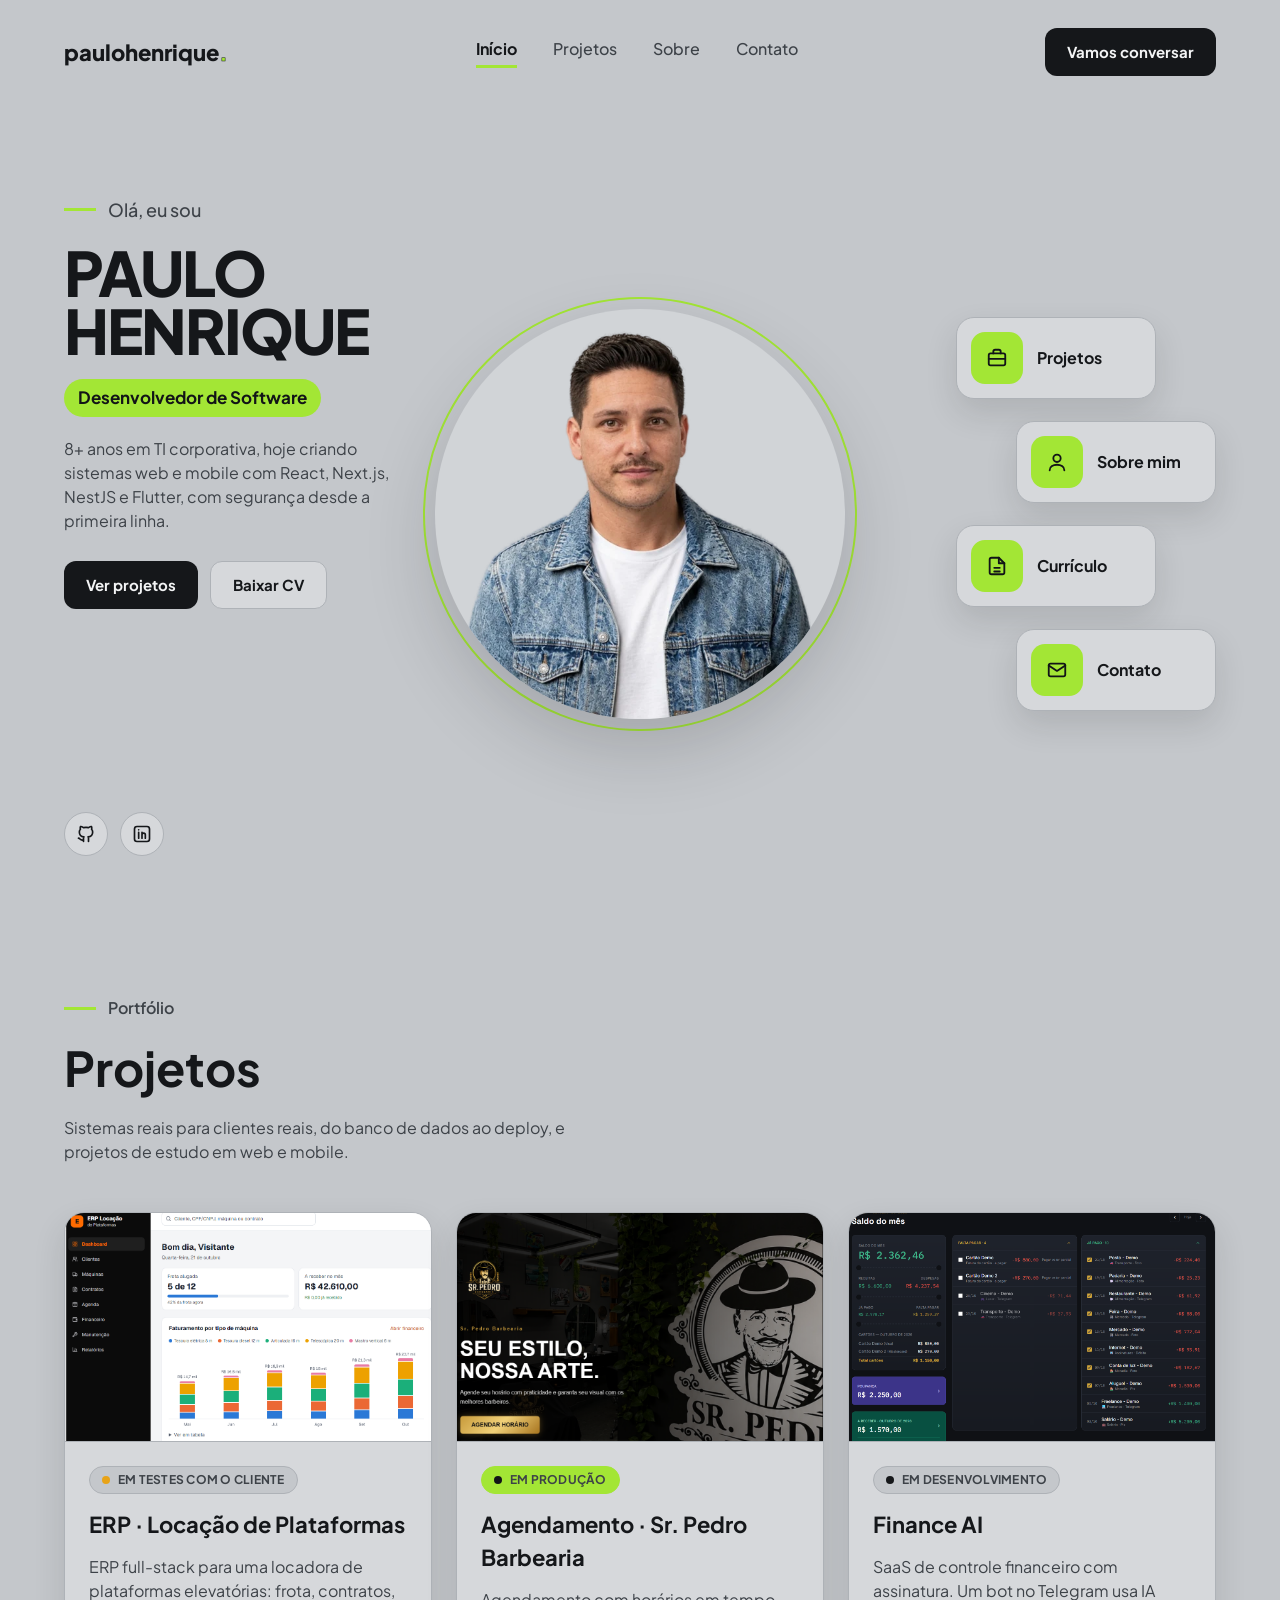
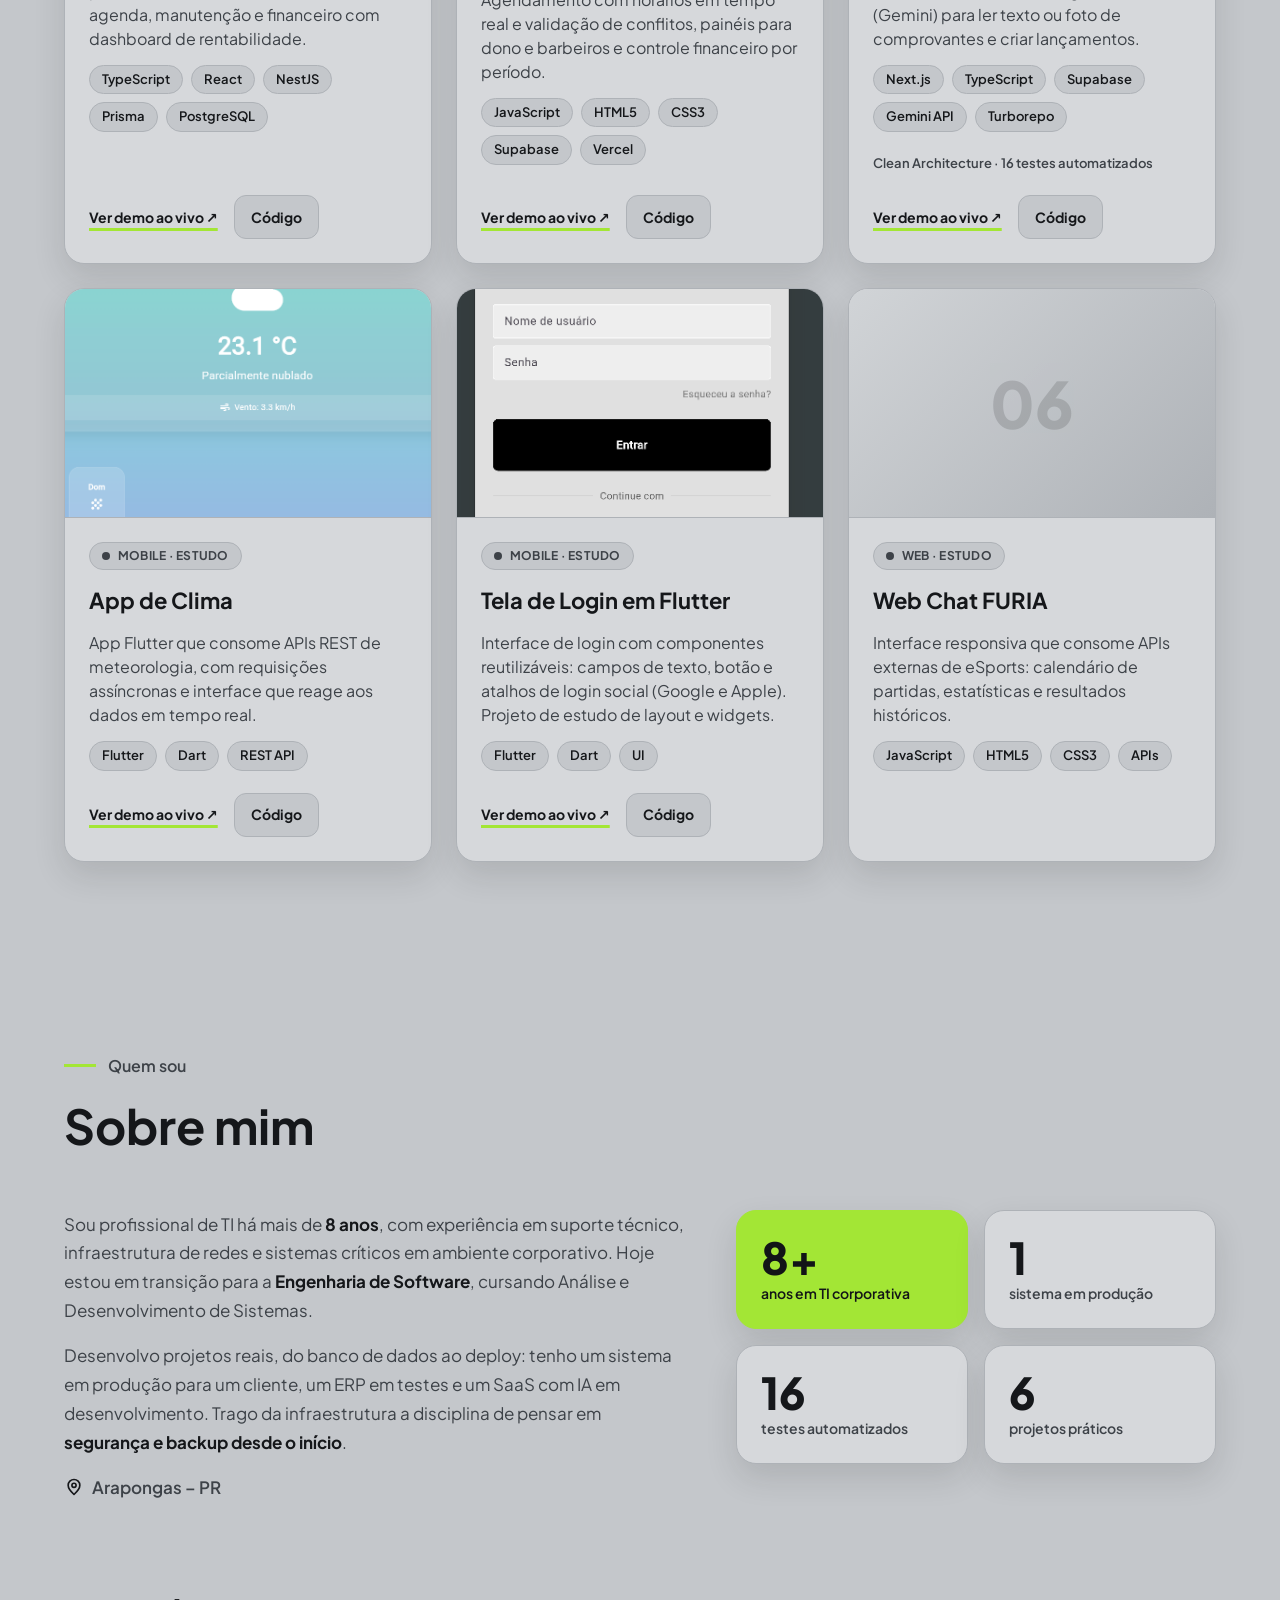
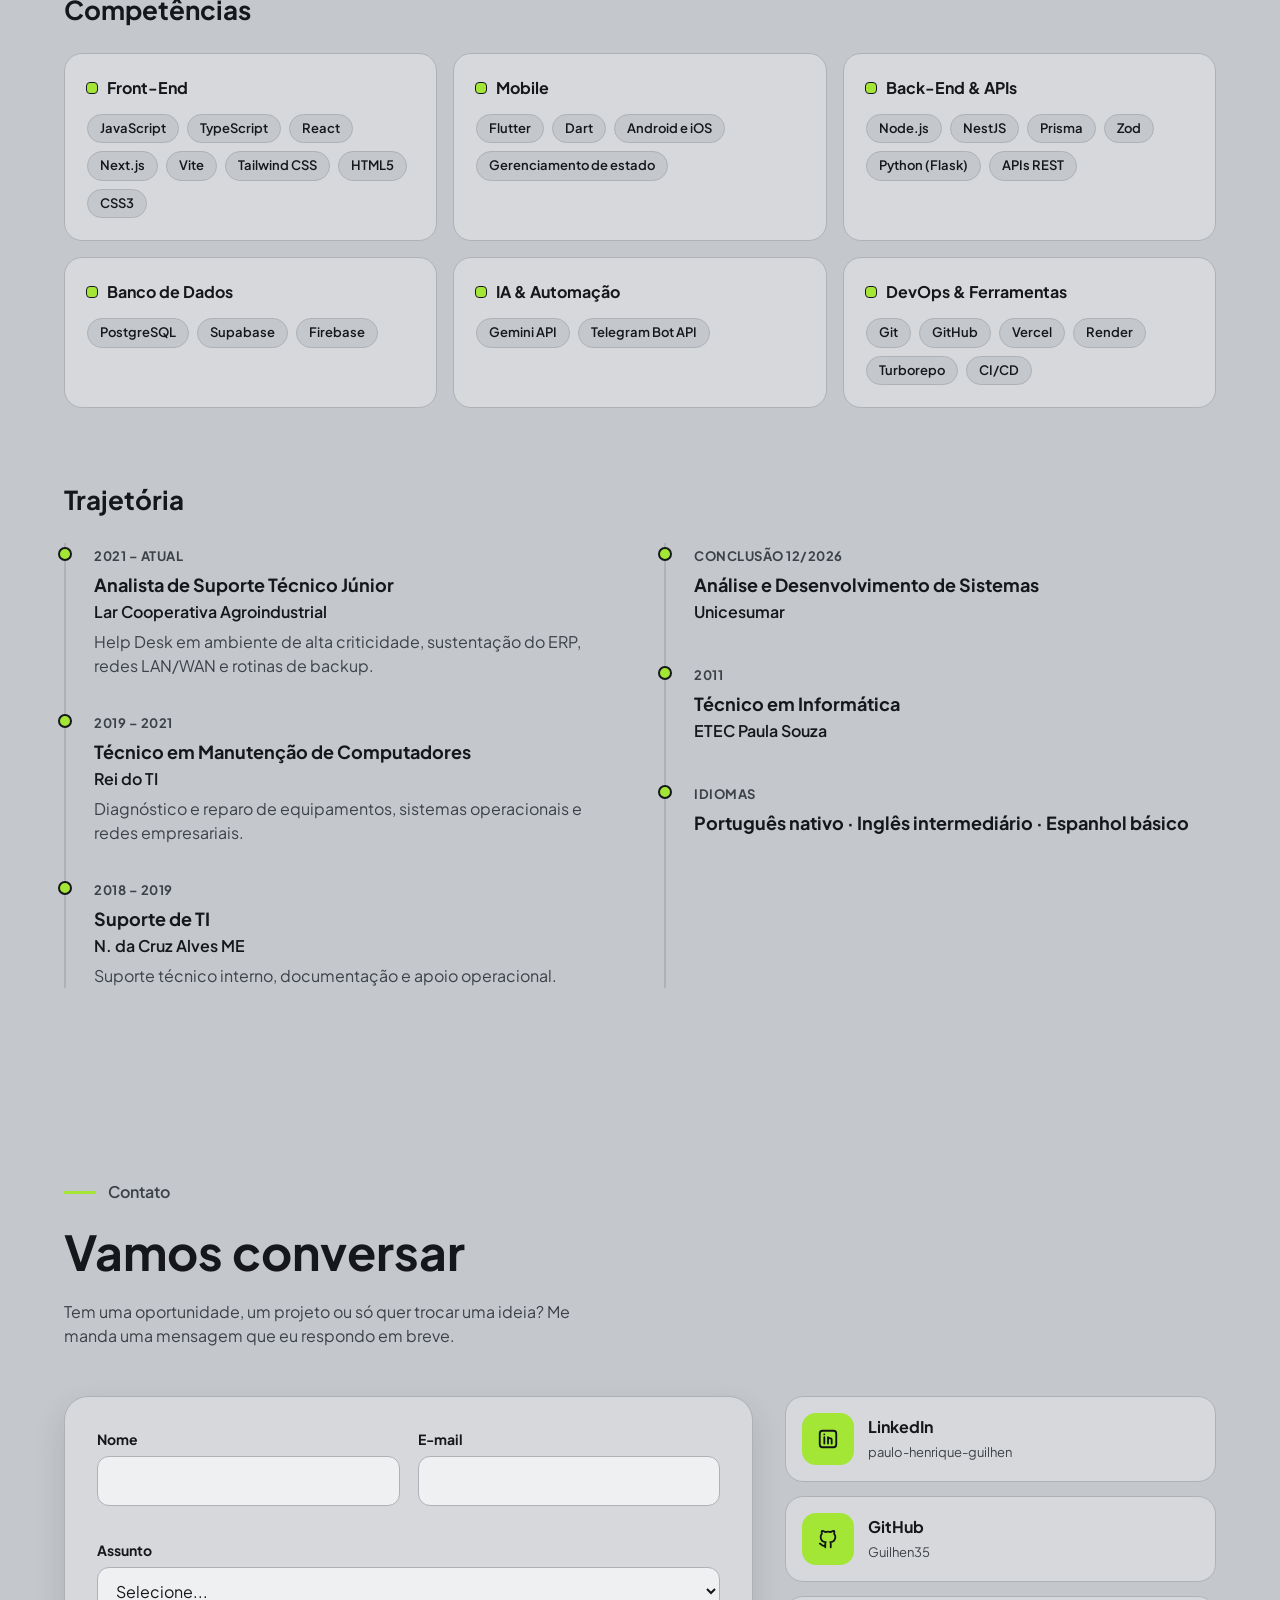
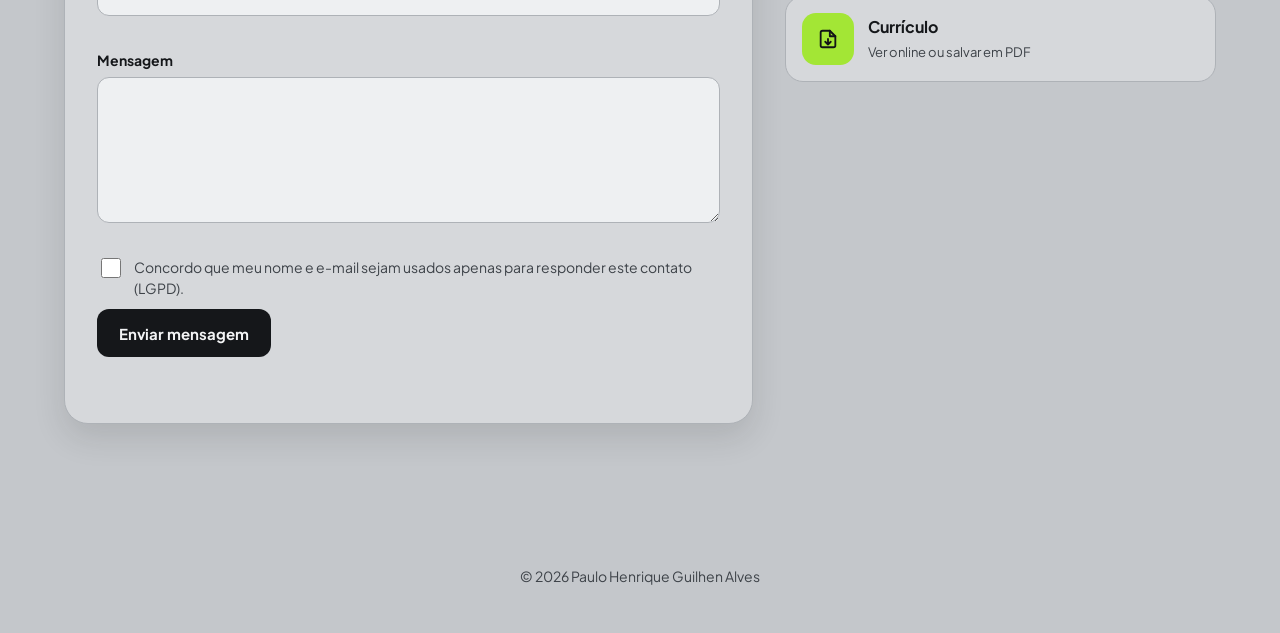
==== index.html @ 7e83e632 "Card da tela de login com capa, demo e codigo" ====
<!doctype html>
<html lang="pt-BR">
<head>
  <meta charset="utf-8">
  <meta name="viewport" content="width=device-width, initial-scale=1">
  <title>Paulo Henrique · Desenvolvedor de Software</title>
  <meta name="description" content="Portfólio de Paulo Henrique Guilhen Alves, desenvolvedor de software Front-End, Mobile e Full-Stack. Projetos, currículo e contato.">
  <meta name="theme-color" content="#C4C7CB">
  <meta name="referrer" content="strict-origin-when-cross-origin">

  <!-- Open Graph: prévia do link no WhatsApp/LinkedIn -->
  <meta property="og:type" content="website">
  <meta property="og:title" content="Paulo Henrique · Desenvolvedor de Software">
  <meta property="og:description" content="Front-End · Mobile · Full-Stack. Projetos reais, do código ao deploy.">
  <meta property="og:image" content="https://paulohenrique-dev.vercel.app/assets/img/og-image.png">
  <meta property="og:image:alt" content="Foto de Paulo Henrique, desenvolvedor de software">
  <meta property="og:url" content="https://paulohenrique-dev.vercel.app/">

  <link rel="icon" href="/assets/img/favicon.svg" type="image/svg+xml">
  <link rel="preload" href="/assets/fonts/plus-jakarta-sans-latin-wght-normal.woff2" as="font" type="font/woff2" crossorigin>
  <link rel="stylesheet" href="/assets/css/style.css">
  <script src="/assets/js/main.js" defer></script>
</head>
<body>
  <a class="skip-link" href="#conteudo">Pular para o conteúdo</a>

  <header class="topo">
    <a class="logo" href="#inicio">paulohenrique<span>.</span></a>

    <button class="menu-toggle" type="button" aria-expanded="false" aria-controls="menu" aria-label="Abrir menu">
      <svg viewBox="0 0 24 24" aria-hidden="true"><path d="M4 7h16M4 12h16M4 17h16"/></svg>
    </button>

    <nav id="menu" class="menu" aria-label="Menu principal">
      <a href="#inicio" aria-current="page">Início</a>
      <a href="#projetos">Projetos</a>
      <a href="#sobre">Sobre</a>
      <a href="#contato">Contato</a>
    </nav>

    <a class="btn btn--escuro topo__cta" href="#contato">Vamos conversar</a>
  </header>

  <main id="conteudo">
    <section id="inicio" class="hero" aria-labelledby="hero-titulo">
      <div class="hero__texto">
        <p class="hero__ola"><span aria-hidden="true"></span>Olá, eu sou</p>
        <h1 id="hero-titulo" class="hero__nome">Paulo<br>Henrique</h1>
        <p class="tag">Desenvolvedor de Software</p>
        <p class="hero__descricao">8+ anos em TI corporativa, hoje criando sistemas web e mobile com React, Next.js, NestJS e Flutter, com segurança desde a primeira linha.</p>
        <div class="hero__acoes">
          <a class="btn btn--escuro" href="#projetos">Ver projetos</a>
          <a class="btn btn--claro" href="/curriculo.html">Baixar CV</a>
        </div>
      </div>

      <div class="hero__foto">
        <div class="hero__moldura">
          <img src="/assets/img/foto.webp" alt="Foto de Paulo Henrique usando jaqueta jeans" width="605" height="900" fetchpriority="high">
        </div>
      </div>

      <nav class="atalhos" aria-label="Atalhos do portfólio">
        <a class="card" href="#projetos">
          <span class="card__icone" aria-hidden="true"><svg viewBox="0 0 24 24"><rect x="3" y="7" width="18" height="13" rx="2"/><path d="M8 7V5a2 2 0 0 1 2-2h4a2 2 0 0 1 2 2v2M3 13h18"/></svg></span>
          Projetos
        </a>
        <a class="card" href="#sobre">
          <span class="card__icone" aria-hidden="true"><svg viewBox="0 0 24 24"><circle cx="12" cy="8" r="4"/><path d="M4 21c0-4 4-6 8-6s8 2 8 6"/></svg></span>
          Sobre mim
        </a>
        <a class="card" href="/curriculo.html">
          <span class="card__icone" aria-hidden="true"><svg viewBox="0 0 24 24"><path d="M14 3H6a2 2 0 0 0-2 2v14a2 2 0 0 0 2 2h12a2 2 0 0 0 2-2V9z"/><path d="M14 3v6h6M9 14h6M9 18h6"/></svg></span>
          Currículo
        </a>
        <a class="card" href="#contato">
          <span class="card__icone" aria-hidden="true"><svg viewBox="0 0 24 24"><rect x="3" y="5" width="18" height="14" rx="2"/><path d="m3 7 9 6 9-6"/></svg></span>
          Contato
        </a>
      </nav>

      <div class="hero__social">
        <!-- rel="noopener noreferrer": a página aberta não controla a sua -->
        <a class="social" href="https://github.com/Guilhen35" target="_blank" rel="noopener noreferrer" aria-label="GitHub">
          <svg viewBox="0 0 24 24" aria-hidden="true"><path d="M9 19c-4 1.5-4-2-6-2m12 4v-3.5c0-1 .1-1.4-.5-2 2.8-.3 5.5-1.4 5.5-6a4.6 4.6 0 0 0-1.3-3.2 4.2 4.2 0 0 0-.1-3.2s-1.1-.3-3.5 1.3a12 12 0 0 0-6.2 0C6.5 2.8 5.4 3.1 5.4 3.1a4.2 4.2 0 0 0-.1 3.2A4.6 4.6 0 0 0 4 9.5c0 4.6 2.7 5.7 5.5 6-.6.6-.6 1.2-.5 2V21"/></svg>
        </a>
        <a class="social" href="https://www.linkedin.com/in/paulo-henrique-guilhen" target="_blank" rel="noopener noreferrer" aria-label="LinkedIn">
          <svg viewBox="0 0 24 24" aria-hidden="true"><rect x="3" y="3" width="18" height="18" rx="3"/><path d="M8 10v7M8 7v.01M12 17v-4a2 2 0 0 1 4 0v4M12 10v7"/></svg>
        </a>
      </div>
    </section>

    <section id="projetos" class="secao" aria-labelledby="projetos-titulo">
      <div class="secao__topo">
        <p class="secao__sobretitulo"><span aria-hidden="true"></span>Portfólio</p>
        <h2 id="projetos-titulo">Projetos</h2>
        <p class="secao__intro">Sistemas reais para clientes reais, do banco de dados ao deploy, e projetos de estudo em web e mobile.</p>
      </div>

      <div class="projetos">
        <article class="projeto">
          <img class="projeto__imagem" src="/assets/img/projetos/erp-capa.png" alt="Dashboard do ERP de locação de plataformas" width="800" height="500" loading="lazy">
          <div class="projeto__corpo">
            <p class="status status--testes">Em testes com o cliente</p>
            <h3><a class="projeto__link" href="https://erp-locacao-demo.vercel.app" target="_blank" rel="noopener noreferrer">ERP · Locação de Plataformas</a></h3>
            <p>ERP full-stack para uma locadora de plataformas elevatórias: frota, contratos, agenda, manutenção e financeiro com dashboard de rentabilidade.</p>
            <ul class="projeto__techs" aria-label="Tecnologias">
              <li>TypeScript</li><li>React</li><li>NestJS</li><li>Prisma</li><li>PostgreSQL</li>
            </ul>
            <div class="projeto__links">
              <span class="projeto__cta" aria-hidden="true">Ver demo ao vivo ↗</span>
              <a class="projeto__codigo" href="https://github.com/Guilhen35/erp-locacao-template" target="_blank" rel="noopener noreferrer">Código</a>
            </div>
          </div>
        </article>

        <article class="projeto">
          <img class="projeto__imagem" src="/assets/img/projetos/barbearia-capa.png" alt="Tela inicial do site da Sr. Pedro Barbearia" width="800" height="500" loading="lazy">
          <div class="projeto__corpo">
            <p class="status status--producao">Em produção</p>
            <h3><a class="projeto__link" href="https://barbearia-srpedro-demo.vercel.app" target="_blank" rel="noopener noreferrer">Agendamento · Sr. Pedro Barbearia</a></h3>
            <p>Agendamento com horários em tempo real e validação de conflitos, painéis para dono e barbeiros e controle financeiro por período.</p>
            <ul class="projeto__techs" aria-label="Tecnologias">
              <li>JavaScript</li><li>HTML5</li><li>CSS3</li><li>Supabase</li><li>Vercel</li>
            </ul>
            <div class="projeto__links">
              <span class="projeto__cta" aria-hidden="true">Ver demo ao vivo ↗</span>
              <a class="projeto__codigo" href="https://github.com/Guilhen35/barbearia-template" target="_blank" rel="noopener noreferrer">Código</a>
            </div>
          </div>
        </article>

        <article class="projeto">
          <img class="projeto__imagem" src="/assets/img/projetos/finance-capa.png" alt="Resumo do mês no Finance AI" width="800" height="500" loading="lazy">
          <div class="projeto__corpo">
            <p class="status status--dev">Em desenvolvimento</p>
            <h3><a class="projeto__link" href="https://finance-ai-demo-green.vercel.app" target="_blank" rel="noopener noreferrer">Finance AI</a></h3>
            <p>SaaS de controle financeiro com assinatura. Um bot no Telegram usa IA (Gemini) para ler texto ou foto de comprovantes e criar lançamentos.</p>
            <ul class="projeto__techs" aria-label="Tecnologias">
              <li>Next.js</li><li>TypeScript</li><li>Supabase</li><li>Gemini API</li><li>Turborepo</li>
            </ul>
            <p class="projeto__nota">Clean Architecture · 16 testes automatizados</p>
            <div class="projeto__links">
              <span class="projeto__cta" aria-hidden="true">Ver demo ao vivo ↗</span>
              <a class="projeto__codigo" href="https://github.com/Guilhen35/finance-ai-template" target="_blank" rel="noopener noreferrer">Código</a>
            </div>
          </div>
        </article>

        <article class="projeto">
          <img class="projeto__imagem" src="/assets/img/projetos/clima-capa.png" alt="Tela do App de Clima com a previsão do tempo" width="800" height="500" loading="lazy">
          <div class="projeto__corpo">
            <p class="status">Mobile · Estudo</p>
            <h3><a class="projeto__link" href="https://app-clima-flutter.vercel.app" target="_blank" rel="noopener noreferrer">App de Clima</a></h3>
            <p>App Flutter que consome APIs REST de meteorologia, com requisições assíncronas e interface que reage aos dados em tempo real.</p>
            <ul class="projeto__techs" aria-label="Tecnologias">
              <li>Flutter</li><li>Dart</li><li>REST API</li>
            </ul>
            <div class="projeto__links">
              <span class="projeto__cta" aria-hidden="true">Ver demo ao vivo ↗</span>
              <a class="projeto__codigo" href="https://github.com/Guilhen35/app-tempo-flutter" target="_blank" rel="noopener noreferrer">Código</a>
            </div>
          </div>
        </article>

        <article class="projeto">
          <img class="projeto__imagem" src="/assets/img/projetos/login-capa.png" alt="Tela de login feita em Flutter" width="800" height="500" loading="lazy">
          <div class="projeto__corpo">
            <p class="status">Mobile · Estudo</p>
            <h3><a class="projeto__link" href="https://tela-login-flutter.vercel.app" target="_blank" rel="noopener noreferrer">Tela de Login em Flutter</a></h3>
            <p>Interface de login com componentes reutilizáveis: campos de texto, botão e atalhos de login social (Google e Apple). Projeto de estudo de layout e widgets.</p>
            <ul class="projeto__techs" aria-label="Tecnologias">
              <li>Flutter</li><li>Dart</li><li>UI</li>
            </ul>
            <div class="projeto__links">
              <span class="projeto__cta" aria-hidden="true">Ver demo ao vivo ↗</span>
              <a class="projeto__codigo" href="https://github.com/Guilhen35/login_page" target="_blank" rel="noopener noreferrer">Código</a>
            </div>
          </div>
        </article>

        <article class="projeto">
          <div class="projeto__imagem" aria-hidden="true"><span>06</span></div>
          <div class="projeto__corpo">
            <p class="status">Web · Estudo</p>
            <h3>Web Chat FURIA</h3>
            <p>Interface responsiva que consome APIs externas de eSports: calendário de partidas, estatísticas e resultados históricos.</p>
            <ul class="projeto__techs" aria-label="Tecnologias">
              <li>JavaScript</li><li>HTML5</li><li>CSS3</li><li>APIs</li>
            </ul>
          </div>
        </article>
      </div>
    </section>

    <section id="sobre" class="secao" aria-labelledby="sobre-titulo">
      <div class="secao__topo">
        <p class="secao__sobretitulo"><span aria-hidden="true"></span>Quem sou</p>
        <h2 id="sobre-titulo">Sobre mim</h2>
      </div>

      <div class="sobre">
        <div class="sobre__texto">
          <p>Sou profissional de TI há mais de <strong>8 anos</strong>, com experiência em suporte técnico, infraestrutura de redes e sistemas críticos em ambiente corporativo. Hoje estou em transição para a <strong>Engenharia de Software</strong>, cursando Análise e Desenvolvimento de Sistemas.</p>
          <p>Desenvolvo projetos reais, do banco de dados ao deploy: tenho um sistema em produção para um cliente, um ERP em testes e um SaaS com IA em desenvolvimento. Trago da infraestrutura a disciplina de pensar em <strong>segurança e backup desde o início</strong>.</p>
          <p class="sobre__local">
            <svg viewBox="0 0 24 24" aria-hidden="true"><path d="M12 21s-7-6.2-7-11a7 7 0 0 1 14 0c0 4.8-7 11-7 11z"/><circle cx="12" cy="10" r="2.5"/></svg>
            Arapongas – PR
          </p>
        </div>

        <ul class="numeros" aria-label="Números de destaque">
          <li><strong>8+</strong><span>anos em TI corporativa</span></li>
          <li><strong>1</strong><span>sistema em produção</span></li>
          <li><strong>16</strong><span>testes automatizados</span></li>
          <li><strong>6</strong><span>projetos práticos</span></li>
        </ul>
      </div>

      <h3 class="sobre__subtitulo">Competências</h3>
      <div class="competencias">
        <div class="competencia">
          <h4>Front-End</h4>
          <ul><li>JavaScript</li><li>TypeScript</li><li>React</li><li>Next.js</li><li>Vite</li><li>Tailwind CSS</li><li>HTML5</li><li>CSS3</li></ul>
        </div>
        <div class="competencia">
          <h4>Mobile</h4>
          <ul><li>Flutter</li><li>Dart</li><li>Android e iOS</li><li>Gerenciamento de estado</li></ul>
        </div>
        <div class="competencia">
          <h4>Back-End &amp; APIs</h4>
          <ul><li>Node.js</li><li>NestJS</li><li>Prisma</li><li>Zod</li><li>Python (Flask)</li><li>APIs REST</li></ul>
        </div>
        <div class="competencia">
          <h4>Banco de Dados</h4>
          <ul><li>PostgreSQL</li><li>Supabase</li><li>Firebase</li></ul>
        </div>
        <div class="competencia">
          <h4>IA &amp; Automação</h4>
          <ul><li>Gemini API</li><li>Telegram Bot API</li></ul>
        </div>
        <div class="competencia">
          <h4>DevOps &amp; Ferramentas</h4>
          <ul><li>Git</li><li>GitHub</li><li>Vercel</li><li>Render</li><li>Turborepo</li><li>CI/CD</li></ul>
        </div>
      </div>

      <h3 class="sobre__subtitulo">Trajetória</h3>
      <div class="trajetoria">
        <ol class="linha" aria-label="Experiência profissional">
          <li>
            <span class="linha__periodo">2021 – atual</span>
            <h4>Analista de Suporte Técnico Júnior</h4>
            <p class="linha__local">Lar Cooperativa Agroindustrial</p>
            <p>Help Desk em ambiente de alta criticidade, sustentação do ERP, redes LAN/WAN e rotinas de backup.</p>
          </li>
          <li>
            <span class="linha__periodo">2019 – 2021</span>
            <h4>Técnico em Manutenção de Computadores</h4>
            <p class="linha__local">Rei do TI</p>
            <p>Diagnóstico e reparo de equipamentos, sistemas operacionais e redes empresariais.</p>
          </li>
          <li>
            <span class="linha__periodo">2018 – 2019</span>
            <h4>Suporte de TI</h4>
            <p class="linha__local">N. da Cruz Alves ME</p>
            <p>Suporte técnico interno, documentação e apoio operacional.</p>
          </li>
        </ol>

        <ol class="linha" aria-label="Formação">
          <li>
            <span class="linha__periodo">Conclusão 12/2026</span>
            <h4>Análise e Desenvolvimento de Sistemas</h4>
            <p class="linha__local">Unicesumar</p>
          </li>
          <li>
            <span class="linha__periodo">2011</span>
            <h4>Técnico em Informática</h4>
            <p class="linha__local">ETEC Paula Souza</p>
          </li>
          <li>
            <span class="linha__periodo">Idiomas</span>
            <h4>Português nativo · Inglês intermediário · Espanhol básico</h4>
          </li>
        </ol>
      </div>
    </section>

    <section id="contato" class="secao" aria-labelledby="contato-titulo">
      <div class="secao__topo">
        <p class="secao__sobretitulo"><span aria-hidden="true"></span>Contato</p>
        <h2 id="contato-titulo">Vamos conversar</h2>
        <p class="secao__intro">Tem uma oportunidade, um projeto ou só quer trocar uma ideia? Me manda uma mensagem que eu respondo em breve.</p>
      </div>

      <div class="contato">
        <!-- Formspree: troque mrpewowq pelo ID do seu formulário -->
        <form class="form" action="https://formspree.io/f/mrpewowq" method="POST" data-form-contato novalidate>
          <div class="form__linha">
            <div class="campo">
              <label for="nome">Nome</label>
              <input id="nome" name="nome" type="text" autocomplete="name" required minlength="2" maxlength="80">
            </div>
            <div class="campo">
              <label for="email">E-mail</label>
              <input id="email" name="email" type="email" autocomplete="email" required maxlength="120">
            </div>
          </div>

          <div class="campo">
            <label for="assunto">Assunto</label>
            <select id="assunto" name="assunto" required>
              <option value="">Selecione...</option>
              <option>Oportunidade de emprego</option>
              <option>Projeto freelance</option>
              <option>Outro assunto</option>
            </select>
          </div>

          <div class="campo">
            <label for="mensagem">Mensagem</label>
            <textarea id="mensagem" name="mensagem" rows="5" required minlength="10" maxlength="2000"></textarea>
          </div>

          <!-- Honeypot: invisível para pessoas; robôs preenchem e a mensagem é descartada -->
          <div class="campo-armadilha" aria-hidden="true">
            <label for="_gotcha">Não preencha este campo</label>
            <input id="_gotcha" name="_gotcha" type="text" tabindex="-1" autocomplete="off">
          </div>

          <label class="consentimento">
            <input type="checkbox" name="consentimento" required>
            <span>Concordo que meu nome e e-mail sejam usados apenas para responder este contato (LGPD).</span>
          </label>

          <button class="btn btn--escuro form__enviar" type="submit">Enviar mensagem</button>
          <p class="form__status" role="status" aria-live="polite"></p>
        </form>

        <aside class="contato__canais" aria-label="Outros canais">
          <a class="canal" href="https://www.linkedin.com/in/paulo-henrique-guilhen" target="_blank" rel="noopener noreferrer">
            <span class="card__icone" aria-hidden="true"><svg viewBox="0 0 24 24"><rect x="3" y="3" width="18" height="18" rx="3"/><path d="M8 10v7M8 7v.01M12 17v-4a2 2 0 0 1 4 0v4M12 10v7"/></svg></span>
            <span><strong>LinkedIn</strong><small>paulo-henrique-guilhen</small></span>
          </a>
          <a class="canal" href="https://github.com/Guilhen35" target="_blank" rel="noopener noreferrer">
            <span class="card__icone" aria-hidden="true"><svg viewBox="0 0 24 24"><path d="M9 19c-4 1.5-4-2-6-2m12 4v-3.5c0-1 .1-1.4-.5-2 2.8-.3 5.5-1.4 5.5-6a4.6 4.6 0 0 0-1.3-3.2 4.2 4.2 0 0 0-.1-3.2s-1.1-.3-3.5 1.3a12 12 0 0 0-6.2 0C6.5 2.8 5.4 3.1 5.4 3.1a4.2 4.2 0 0 0-.1 3.2A4.6 4.6 0 0 0 4 9.5c0 4.6 2.7 5.7 5.5 6-.6.6-.6 1.2-.5 2V21"/></svg></span>
            <span><strong>GitHub</strong><small>Guilhen35</small></span>
          </a>
          <a class="canal" href="/curriculo.html">
            <span class="card__icone" aria-hidden="true"><svg viewBox="0 0 24 24"><path d="M14 3H6a2 2 0 0 0-2 2v14a2 2 0 0 0 2 2h12a2 2 0 0 0 2-2V9z"/><path d="M14 3v6h6M12 12v6M9 15l3 3 3-3"/></svg></span>
            <span><strong>Currículo</strong><small>Ver online ou salvar em PDF</small></span>
          </a>
        </aside>
      </div>
    </section>
  </main>

  <footer class="rodape">
    <p>© <span data-ano></span> Paulo Henrique Guilhen Alves</p>
  </footer>
</body>
</html>
---- assets/css/style.css ----
/* ============ Fonte (hospedada no próprio site) ============ */
@font-face {
  font-family: 'Plus Jakarta Sans';
  src: url('../fonts/plus-jakarta-sans-latin-wght-normal.woff2') format('woff2');
  font-weight: 200 800;
  font-display: swap;
}

/* ============ Design tokens: mude as cores aqui ============ */
:root {
  --bg: #C4C7CB;
  --surface: #D6D8DB;
  --circulo: #D1D4D7;
  --borda: #AEB2B7;
  --texto: #15171A;
  --texto-suave: #3D4248;
  --destaque: #A3E635;
  --sobre-destaque: #121417;

  --raio: 14px;
  --sombra: 0 14px 32px rgba(21, 23, 26, .12);
  --lateral: clamp(20px, 5vw, 64px);
}

/* ============ Base ============ */
*, *::before, *::after { box-sizing: border-box; }

html { scroll-behavior: smooth; }

body {
  margin: 0;
  background: var(--bg);
  color: var(--texto);
  font-family: 'Plus Jakarta Sans', system-ui, sans-serif;
  line-height: 1.5;
  -webkit-font-smoothing: antialiased;
}

img { display: block; max-width: 100%; height: auto; }

a { color: inherit; }

svg {
  width: 22px; height: 22px;
  fill: none; stroke: currentColor; stroke-width: 2;
  stroke-linecap: round; stroke-linejoin: round;
}

:focus-visible { outline: 3px solid var(--texto); outline-offset: 3px; border-radius: 6px; }

.skip-link {
  position: absolute; left: 16px; top: -60px;
  background: var(--texto); color: var(--bg);
  padding: 10px 16px; border-radius: 8px; z-index: 100;
}
.skip-link:focus { top: 16px; }

/* ============ Botões ============ */
.btn {
  display: inline-flex; align-items: center; justify-content: center;
  min-height: 48px; padding: 0 22px;
  border-radius: 12px; font-weight: 700; font-size: 15px;
  text-decoration: none; transition: transform .2s, box-shadow .2s;
}
.btn:hover { transform: translateY(-2px); box-shadow: var(--sombra); }
.btn--escuro { background: var(--texto); color: #F3F4F5; }
.btn--claro { background: var(--surface); color: var(--texto); border: 1px solid var(--borda); }

/* ============ Cabeçalho ============ */
.topo {
  display: flex; align-items: center; justify-content: space-between; gap: 24px;
  padding: 28px var(--lateral);
  max-width: 1400px; margin: 0 auto;
}

.logo { font-size: 22px; font-weight: 800; text-decoration: none; }
.logo span { color: var(--destaque); -webkit-text-stroke: .5px var(--texto); }

.menu { display: flex; gap: 36px; font-weight: 500; }
.menu a { color: var(--texto-suave); text-decoration: none; padding-bottom: 4px; border-bottom: 3px solid transparent; }
.menu a:hover, .menu a[aria-current="page"] { color: var(--texto); border-color: var(--destaque); }
.menu a[aria-current="page"] { font-weight: 700; }

.menu-toggle { display: none; }

/* ============ Hero ============ */
.hero {
  display: grid;
  /* Colunas laterais iguais (1fr) = círculo exatamente no centro da página */
  grid-template-columns: minmax(0, 1fr) minmax(260px, min(440px, 32vw)) minmax(0, 1fr);
  grid-template-areas:
    "texto  foto atalhos"
    "social foto atalhos";
  align-items: center;
  column-gap: 32px;
  max-width: 1400px; margin: 0 auto;
  padding: 24px var(--lateral) 0;
  min-height: calc(100vh - 104px);
}

.hero__texto { grid-area: texto; display: flex; flex-direction: column; align-items: flex-start; gap: 20px; }

.hero__ola { display: flex; align-items: center; gap: 12px; margin: 0; font-size: 18px; font-weight: 500; color: var(--texto-suave); }
.hero__ola span { width: 32px; height: 3px; background: var(--destaque); }

.hero__nome {
  margin: 0;
  font-size: clamp(44px, 4.8vw, 72px);
  line-height: .95; font-weight: 800; letter-spacing: -2px;
  text-transform: uppercase;
}

.tag {
  margin: 0; padding: 6px 14px; border-radius: 999px;
  background: var(--destaque); color: var(--sobre-destaque);
  font-weight: 700; font-size: 17px; white-space: nowrap;
}

.hero__descricao { margin: 0; max-width: 420px; color: var(--texto-suave); }

.hero__acoes { display: flex; flex-wrap: wrap; gap: 12px; margin-top: 8px; }

/* Foto dentro do círculo, com anel verde em volta */
.hero__foto {
  grid-area: foto; position: relative;
  width: 100%; max-width: 440px; justify-self: center;
}
.hero__foto::before {
  content: ""; position: absolute; inset: -12px;
  border: 2px solid var(--destaque); border-radius: 50%;
}
.hero__moldura {
  position: relative; aspect-ratio: 1;
  border-radius: 50%; overflow: hidden;
  background: var(--circulo);
  box-shadow: 0 30px 70px rgba(21, 23, 26, .18);
}
.hero__moldura img {
  position: absolute; left: 50%; top: 5%;
  width: auto; max-width: none; height: 143%;
  transform: translateX(-50%);
}

/* Cards flutuantes */
.atalhos { grid-area: atalhos; justify-self: end; display: flex; flex-direction: column; gap: 22px; }

.card {
  display: flex; align-items: center; gap: 14px;
  width: 200px; padding: 14px;
  background: var(--surface); border: 1px solid var(--borda); border-radius: 18px;
  box-shadow: var(--sombra);
  font-weight: 700; text-decoration: none;
  animation: flutuar 5s ease-in-out infinite;
  transition: border-color .2s;
}
.card:nth-child(even) { margin-left: 60px; animation-duration: 6s; animation-delay: .8s; }
.card:hover { border-color: var(--texto); }

.card__icone {
  display: grid; place-items: center; flex-shrink: 0;
  width: 52px; height: 52px; border-radius: var(--raio);
  background: var(--destaque); color: var(--sobre-destaque);
}

@keyframes flutuar {
  0%, 100% { transform: translateY(0); }
  50% { transform: translateY(-10px); }
}

/* Redes sociais */
.hero__social { grid-area: social; display: flex; gap: 12px; align-self: end; padding-bottom: 44px; }
.social {
  display: grid; place-items: center;
  width: 44px; height: 44px; border-radius: 50%;
  background: var(--surface); border: 1px solid var(--borda);
}
.social svg { width: 20px; height: 20px; }
.social:hover { border-color: var(--texto); }

/* ============ Seções (próximas etapas) ============ */
.secao { max-width: 1400px; margin: 0 auto; padding: 96px var(--lateral); }
.secao h2 { font-size: clamp(32px, 4vw, 48px); margin: 0 0 16px; }

.secao__topo { display: flex; flex-direction: column; gap: 12px; margin-bottom: 48px; }
.secao__topo h2 { margin: 0; }
.secao__sobretitulo { display: flex; align-items: center; gap: 12px; margin: 0; font-weight: 600; color: var(--texto-suave); }
.secao__sobretitulo span { width: 32px; height: 3px; background: var(--destaque); }
.secao__intro { margin: 0; max-width: 560px; color: var(--texto-suave); }

/* ============ Projetos ============ */
.projetos {
  display: grid;
  grid-template-columns: repeat(auto-fill, minmax(min(100%, 340px), 1fr));
  gap: 24px;
}

.projeto {
  display: flex; flex-direction: column;
  background: var(--surface); border: 1px solid var(--borda); border-radius: 20px;
  overflow: hidden; box-shadow: var(--sombra);
  transition: transform .25s, border-color .25s;
}
.projeto:hover { transform: translateY(-6px); border-color: var(--texto); }

/* Troque o <div> por <img> quando tiver o print do projeto */
.projeto__imagem {
  aspect-ratio: 16 / 10;
  display: grid; place-items: center;
  background: linear-gradient(135deg, var(--circulo), var(--borda));
  border-bottom: 1px solid var(--borda);
}
.projeto__imagem span { font-size: 64px; font-weight: 800; color: var(--texto); opacity: .15; }
.projeto img.projeto__imagem { width: 100%; object-fit: cover; }

.projeto__corpo { display: flex; flex-direction: column; gap: 14px; padding: 24px; flex: 1; }
.projeto__corpo h3 { margin: 0; font-size: 22px; }
.projeto__corpo p { margin: 0; color: var(--texto-suave); }

.projeto__techs { display: flex; flex-wrap: wrap; gap: 8px; margin: 0; padding: 0; list-style: none; }
.projeto__techs li {
  padding: 4px 12px; border-radius: 999px;
  background: var(--bg); border: 1px solid var(--borda);
  font-size: 13px; font-weight: 600;
}

/* Selo de status do projeto */
.status {
  align-self: flex-start; display: inline-flex; align-items: center; gap: 8px;
  margin: 0; padding: 4px 12px; border-radius: 999px;
  background: var(--bg); border: 1px solid var(--borda);
  font-size: 12px; font-weight: 700; letter-spacing: .02em; text-transform: uppercase;
}
.status::before { content: ""; width: 8px; height: 8px; border-radius: 50%; background: var(--texto-suave); }
.status--producao { background: var(--destaque); border-color: var(--destaque); color: var(--sobre-destaque); }
.status--producao::before { background: var(--sobre-destaque); }
.status--testes::before { background: #E8A317; }
.status--dev::before { background: var(--texto); }

/* Card inteiro clicável: o ::after do link cobre o card (técnica "stretched link") */
.projeto { position: relative; }
.projeto__link { color: inherit; text-decoration: none; }
.projeto__link::after { content: ""; position: absolute; inset: 0; border-radius: 20px; }
.projeto__link:focus-visible { outline: none; }
.projeto__link:focus-visible::after { outline: 3px solid var(--texto); outline-offset: 3px; }
.projeto:has(.projeto__link) { cursor: pointer; }

.projeto__cta {
  margin-top: auto; padding-top: 8px;
  font-size: 14px; font-weight: 700;
  text-decoration: underline; text-decoration-color: var(--destaque);
  text-decoration-thickness: 3px; text-underline-offset: 5px;
}

/* Link secundário fica acima do link "esticado" do card */
.projeto__links .projeto__cta { margin-top: 0; padding-top: 0; }
.projeto__codigo {
  position: relative; z-index: 1;
  display: inline-flex; align-items: center; min-height: 44px; padding: 0 16px;
  border: 1px solid var(--borda); border-radius: 12px; background: var(--bg);
  font-size: 14px; font-weight: 700; text-decoration: none;
}
.projeto__codigo:hover { border-color: var(--texto); }

.projeto__corpo .projeto__nota { margin-top: auto; padding-top: 8px; font-size: 13px; font-weight: 600; }

.projeto__links { display: flex; flex-wrap: wrap; align-items: center; gap: 10px 16px; margin-top: auto; padding-top: 8px; }
.projeto__links .btn { min-height: 44px; padding: 0 18px; font-size: 14px; }

/* ============ Sobre mim ============ */
.sobre {
  display: grid; grid-template-columns: minmax(0, 1.3fr) minmax(0, 1fr);
  gap: 48px; align-items: start;
}
.sobre__texto p { margin: 0 0 16px; font-size: 17px; line-height: 1.7; color: var(--texto-suave); }
.sobre__texto strong { color: var(--texto); }
.sobre__local { display: flex; align-items: center; gap: 8px; font-weight: 600; }
.sobre__local svg { width: 20px; height: 20px; color: var(--texto); }

.numeros {
  display: grid; grid-template-columns: repeat(2, minmax(0, 1fr)); gap: 16px;
  margin: 0; padding: 0; list-style: none;
}
.numeros li {
  display: flex; flex-direction: column; gap: 4px;
  padding: 24px; border-radius: 20px;
  background: var(--surface); border: 1px solid var(--borda); box-shadow: var(--sombra);
}
.numeros strong { font-size: 44px; line-height: 1; font-weight: 800; }
.numeros li:first-child { background: var(--destaque); border-color: var(--destaque); color: var(--sobre-destaque); }
.numeros span { font-size: 14px; font-weight: 600; color: var(--texto-suave); }
.numeros li:first-child span { color: var(--sobre-destaque); }

.sobre__subtitulo { margin: 72px 0 24px; font-size: 26px; }

.competencias { display: grid; grid-template-columns: repeat(auto-fill, minmax(min(100%, 340px), 1fr)); gap: 16px; }
.competencia {
  padding: 22px; border-radius: 18px;
  background: var(--surface); border: 1px solid var(--borda);
}
.competencia h4 { margin: 0 0 14px; font-size: 16px; display: flex; align-items: center; gap: 10px; }
.competencia h4::before { content: ""; width: 10px; height: 10px; border-radius: 3px; background: var(--destaque); outline: 1px solid var(--texto); }
.competencia ul { display: flex; flex-wrap: wrap; gap: 8px; margin: 0; padding: 0; list-style: none; }
.competencia li {
  padding: 4px 12px; border-radius: 999px;
  background: var(--bg); border: 1px solid var(--borda);
  font-size: 13px; font-weight: 600;
}

/* Linha do tempo: a borda esquerda é a "linha", o ::before é o ponto */
.trajetoria { display: grid; grid-template-columns: repeat(2, minmax(0, 1fr)); gap: 48px; }
.linha { margin: 0; padding: 0 0 0 28px; list-style: none; border-left: 2px solid var(--borda); }
.linha li { position: relative; padding-bottom: 32px; }
.linha li:last-child { padding-bottom: 0; }
.linha li::before {
  content: ""; position: absolute; left: -36px; top: 4px;
  width: 14px; height: 14px; border-radius: 50%;
  background: var(--destaque); border: 2px solid var(--texto);
}
.linha__periodo { font-size: 13px; font-weight: 700; text-transform: uppercase; letter-spacing: .04em; color: var(--texto-suave); }
.linha h4 { margin: 4px 0 2px; font-size: 18px; }
.linha p { margin: 0; color: var(--texto-suave); }
.linha .linha__local { font-weight: 600; color: var(--texto); margin-bottom: 6px; }

@media (max-width: 960px) {
  .sobre, .trajetoria { grid-template-columns: 1fr; gap: 32px; }
  .numeros strong { font-size: 36px; }
  .sobre__subtitulo { margin-top: 56px; }
}

/* ============ Contato ============ */
.contato { display: grid; grid-template-columns: minmax(0, 1.6fr) minmax(0, 1fr); gap: 32px; align-items: start; }

.form {
  display: flex; flex-direction: column; gap: 10px;
  padding: 32px; border-radius: 24px;
  background: var(--surface); border: 1px solid var(--borda); box-shadow: var(--sombra);
}
.form__linha { display: grid; grid-template-columns: repeat(2, minmax(0, 1fr)); gap: 18px; }

.campo { display: flex; flex-direction: column; gap: 6px; }
.campo label { font-size: 14px; font-weight: 700; }
.campo input, .campo select, .campo textarea {
  width: 100%; padding: 12px 14px; min-height: 48px;
  font: inherit; color: var(--texto);
  background: #EEF0F2; border: 1px solid var(--borda); border-radius: 12px;
}
.campo textarea { resize: vertical; min-height: 130px; }
.campo input:focus-visible, .campo select:focus-visible, .campo textarea:focus-visible {
  outline: 3px solid var(--destaque); outline-offset: 0; border-color: var(--texto);
}
.campo [aria-invalid="true"] { border-color: #B42318; border-width: 2px; }
.campo__erro { margin: 0; min-height: 18px; font-size: 13px; line-height: 18px; font-weight: 600; color: #8A1C12; }

/* Fora da tela (e não display:none) para robôs ainda "verem" o campo */
.campo-armadilha { position: absolute; left: -9999px; width: 1px; height: 1px; overflow: hidden; }

.consentimento { display: flex; align-items: flex-start; gap: 10px; font-size: 14px; color: var(--texto-suave); cursor: pointer; }
.consentimento input { width: 20px; height: 20px; margin-top: 1px; accent-color: var(--texto); flex-shrink: 0; }

.form__enviar { align-self: flex-start; border: 0; cursor: pointer; font-family: inherit; }
.form__enviar:disabled { opacity: .6; cursor: wait; transform: none; }

.form__status { margin: 0; font-weight: 700; min-height: 1.5em; }
.form__status[data-tipo="sucesso"] { color: #1E5C0E; }
.form__status[data-tipo="erro"] { color: #8A1C12; }

.contato__canais { display: flex; flex-direction: column; gap: 14px; }
.canal {
  display: flex; align-items: center; gap: 14px;
  padding: 16px; border-radius: 18px; text-decoration: none;
  background: var(--surface); border: 1px solid var(--borda);
  transition: border-color .2s, transform .2s;
}
.canal:hover { border-color: var(--texto); transform: translateX(4px); }
.canal strong { display: block; }
.canal small { color: var(--texto-suave); font-size: 13px; }

@media (max-width: 960px) {
  .contato, .form__linha { grid-template-columns: 1fr; }
  .form { padding: 22px; }
}

.rodape { text-align: center; padding: 32px; color: var(--texto-suave); font-size: 14px; }

/* ============ Tablet e celular ============ */
@media (max-width: 960px) {
  .topo { position: relative; padding-block: 20px; }
  .topo__cta { display: none; }

  .menu-toggle {
    display: grid; place-items: center;
    width: 44px; height: 44px; padding: 0;
    background: var(--surface); color: var(--texto);
    border: 1px solid var(--borda); border-radius: 12px; cursor: pointer;
  }

  .menu {
    display: none;
    position: absolute; top: 76px; left: var(--lateral); right: var(--lateral); z-index: 10;
    flex-direction: column; gap: 4px; padding: 12px;
    background: var(--surface); border: 1px solid var(--borda); border-radius: 16px;
    box-shadow: var(--sombra);
  }
  .menu.aberto { display: flex; }
  .menu a { padding: 12px; border-bottom: 0; border-radius: 10px; }
  .menu a[aria-current="page"] { background: var(--destaque); color: var(--sobre-destaque); }

  .hero {
    grid-template-columns: 1fr;
    grid-template-areas: "foto" "texto" "atalhos" "social";
    row-gap: 24px; min-height: 0;
  }

  .hero__foto { max-width: 300px; justify-self: center; }

  .atalhos { justify-self: stretch; display: grid; grid-template-columns: repeat(2, minmax(0, 1fr)); gap: 12px; }
  .card, .card:nth-child(even) { width: auto; margin-left: 0; animation: none; padding: 12px; font-size: 14px; }
  .card__icone { width: 40px; height: 40px; border-radius: 12px; }

  .hero__social { padding-bottom: 24px; }
}

/* Respeita quem pediu menos movimento no sistema */
@media (prefers-reduced-motion: reduce) {
  html { scroll-behavior: auto; }
  .card { animation: none; }
  .btn, .projeto { transition: none; }
  .projeto:hover { transform: none; }
}
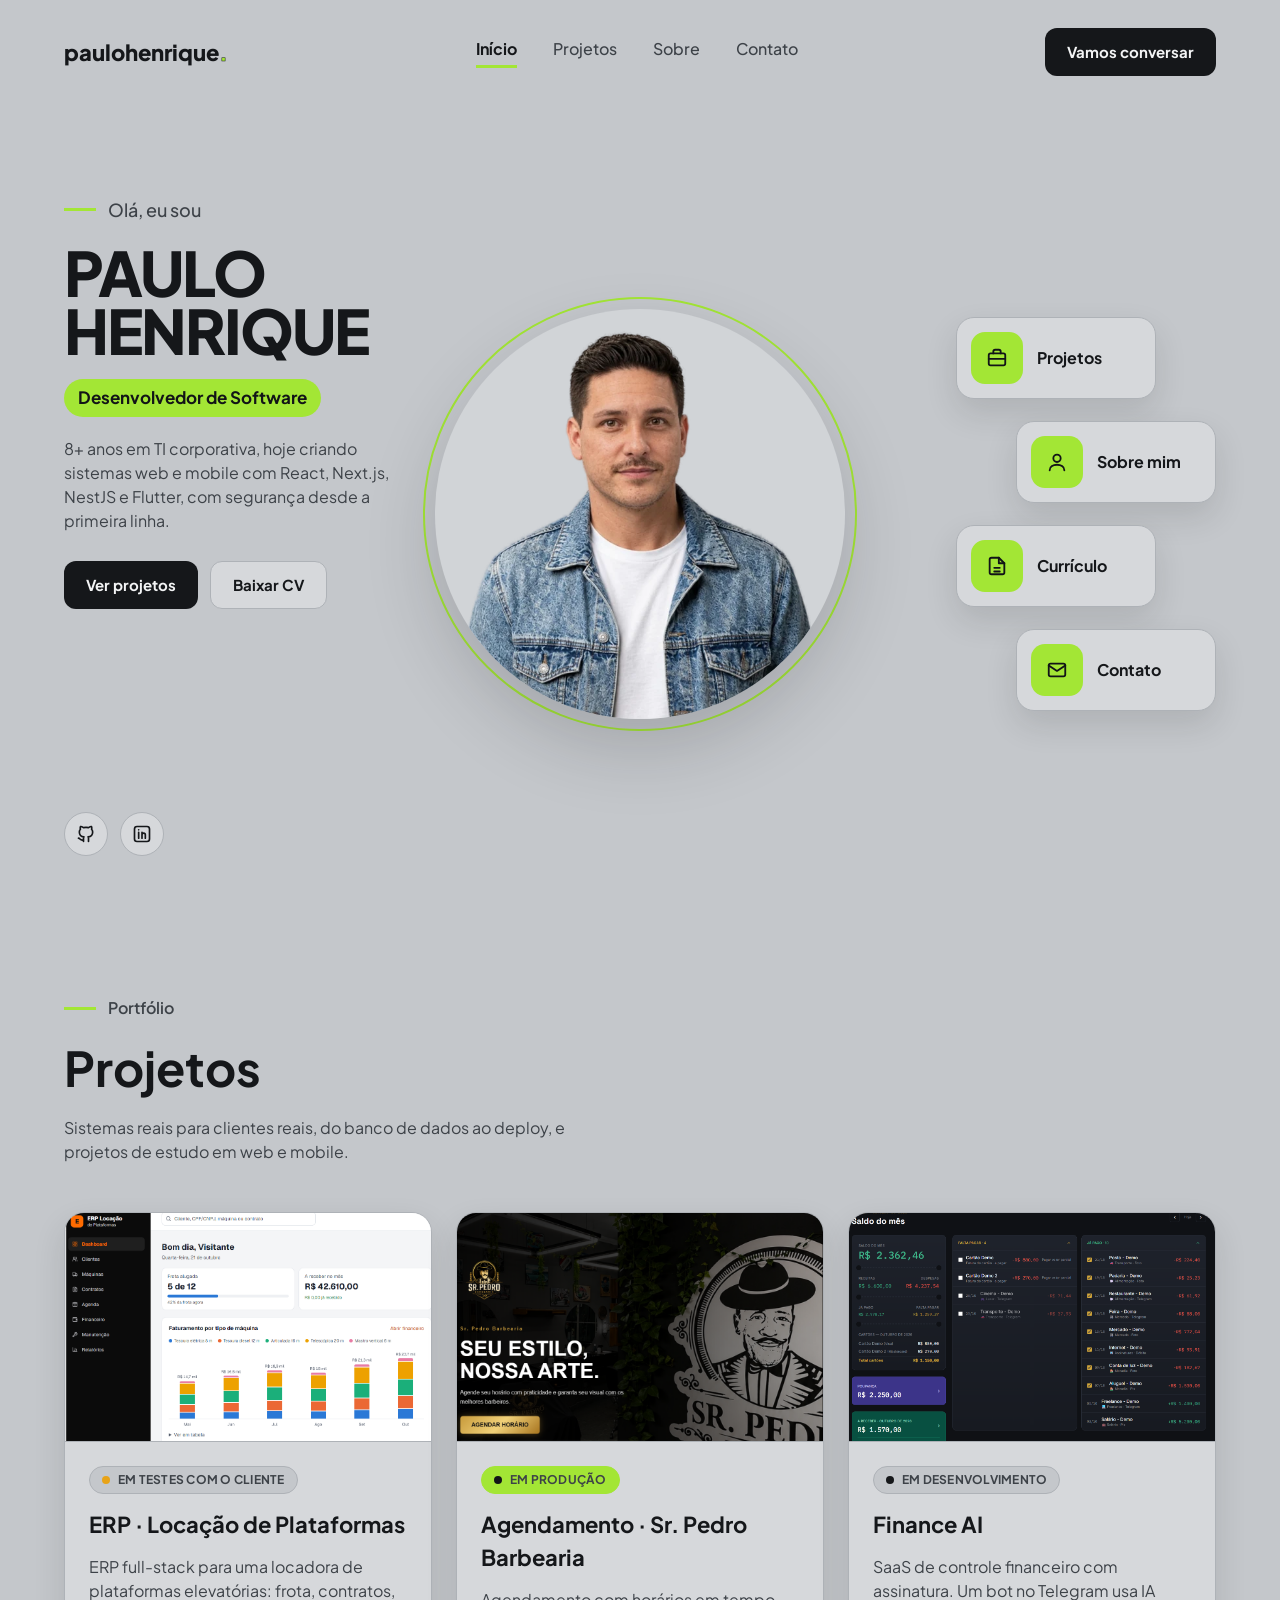
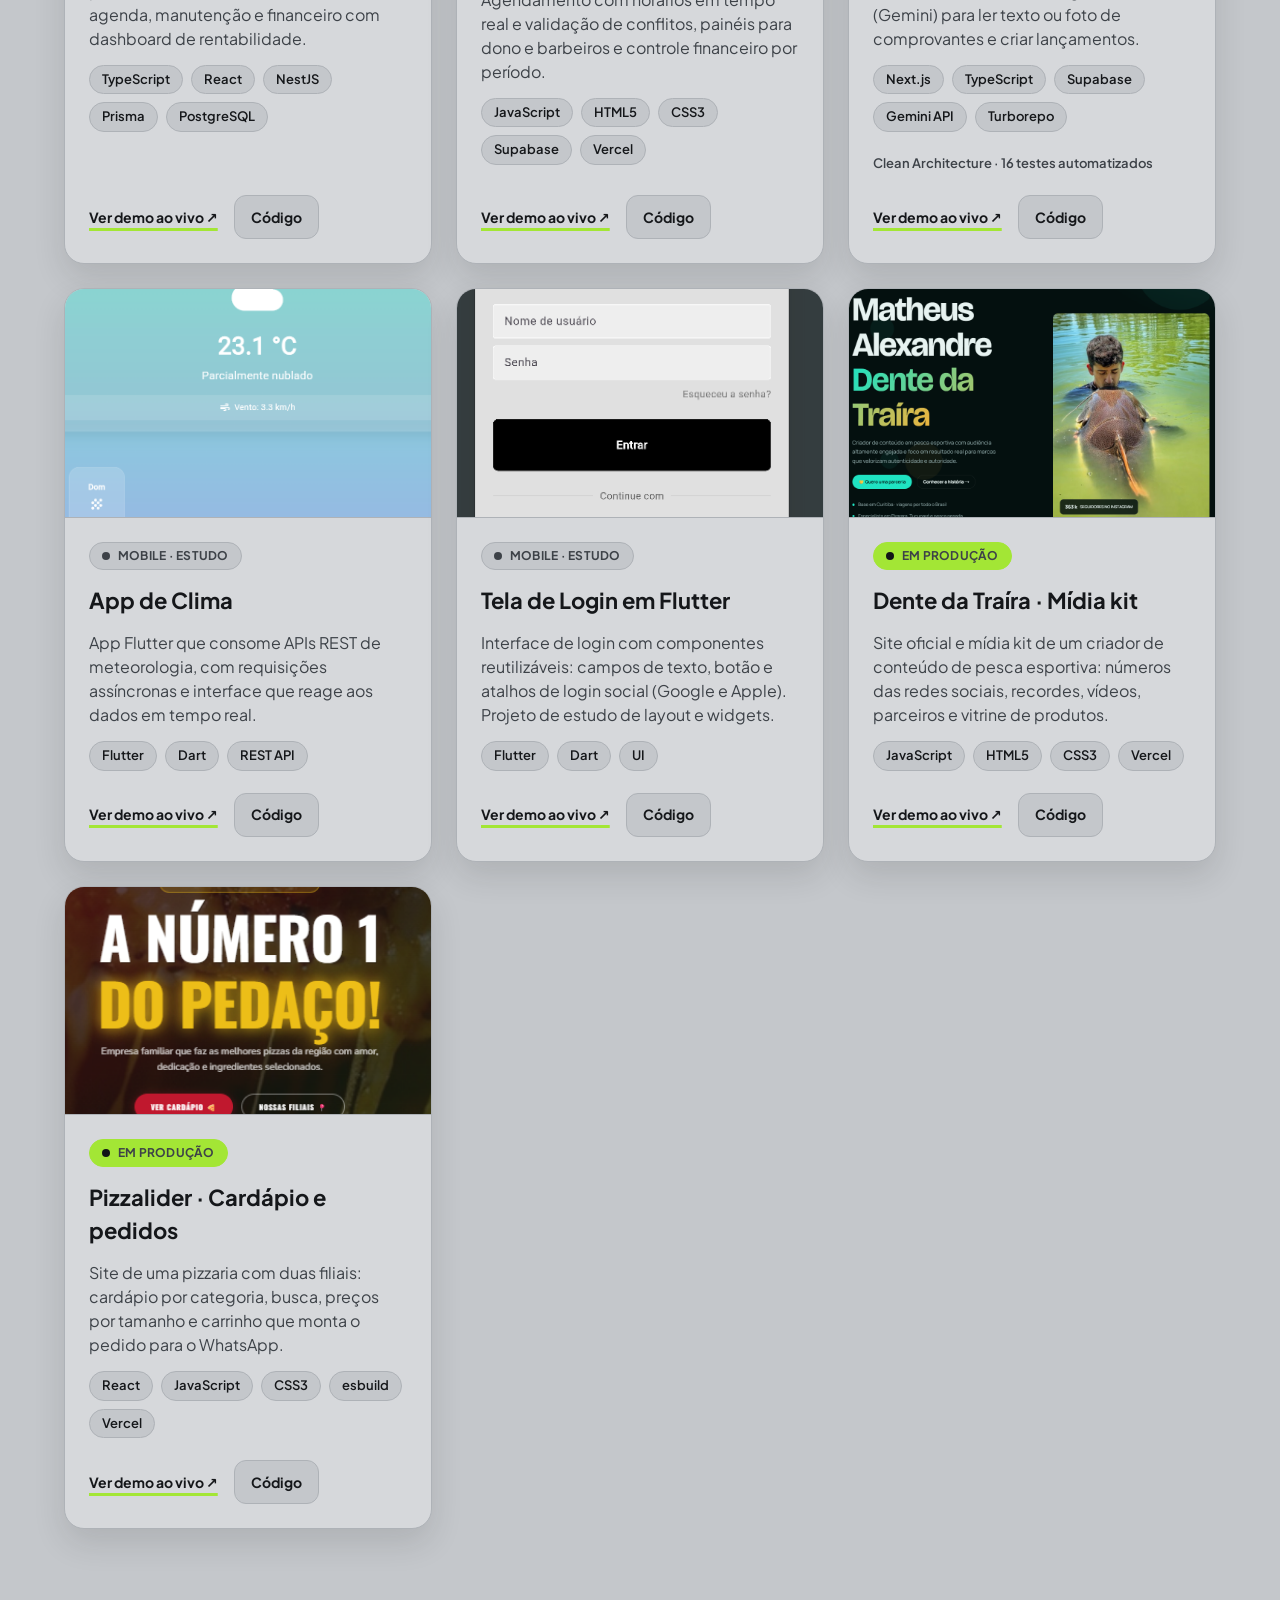
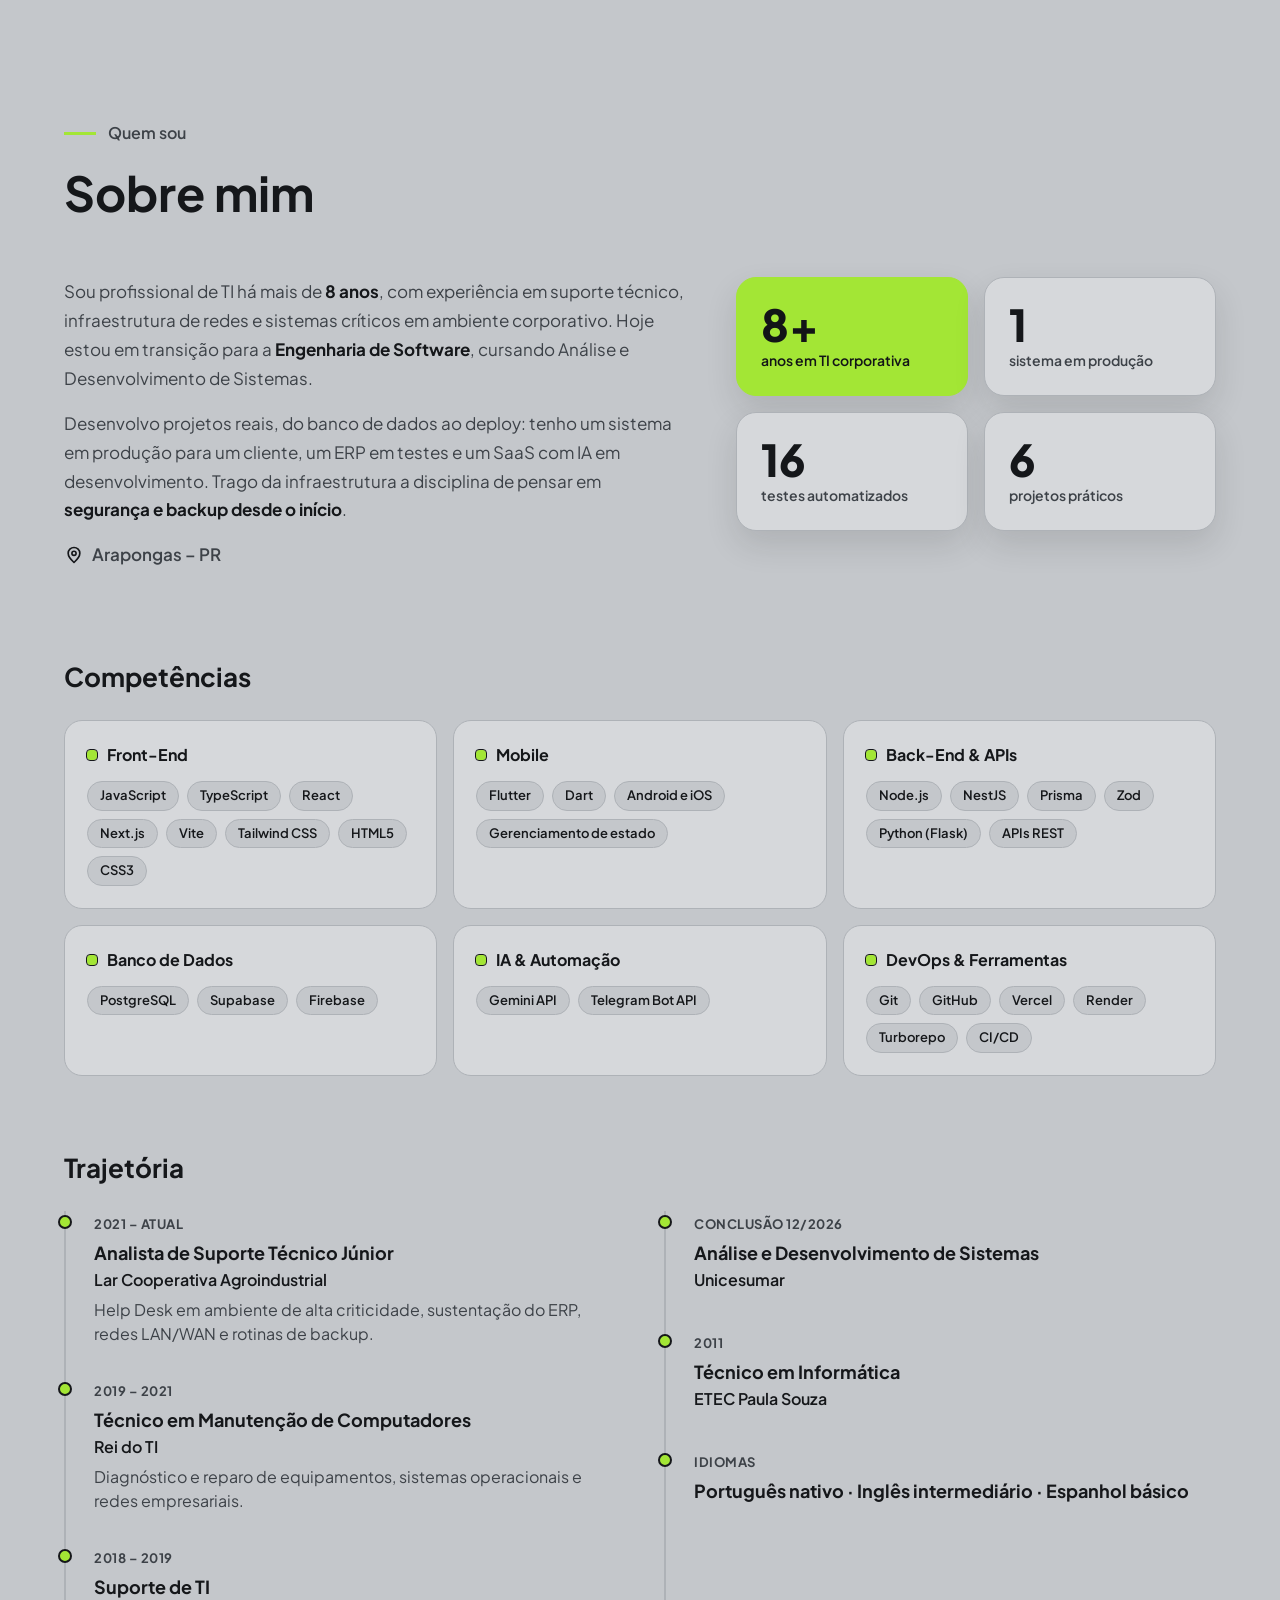
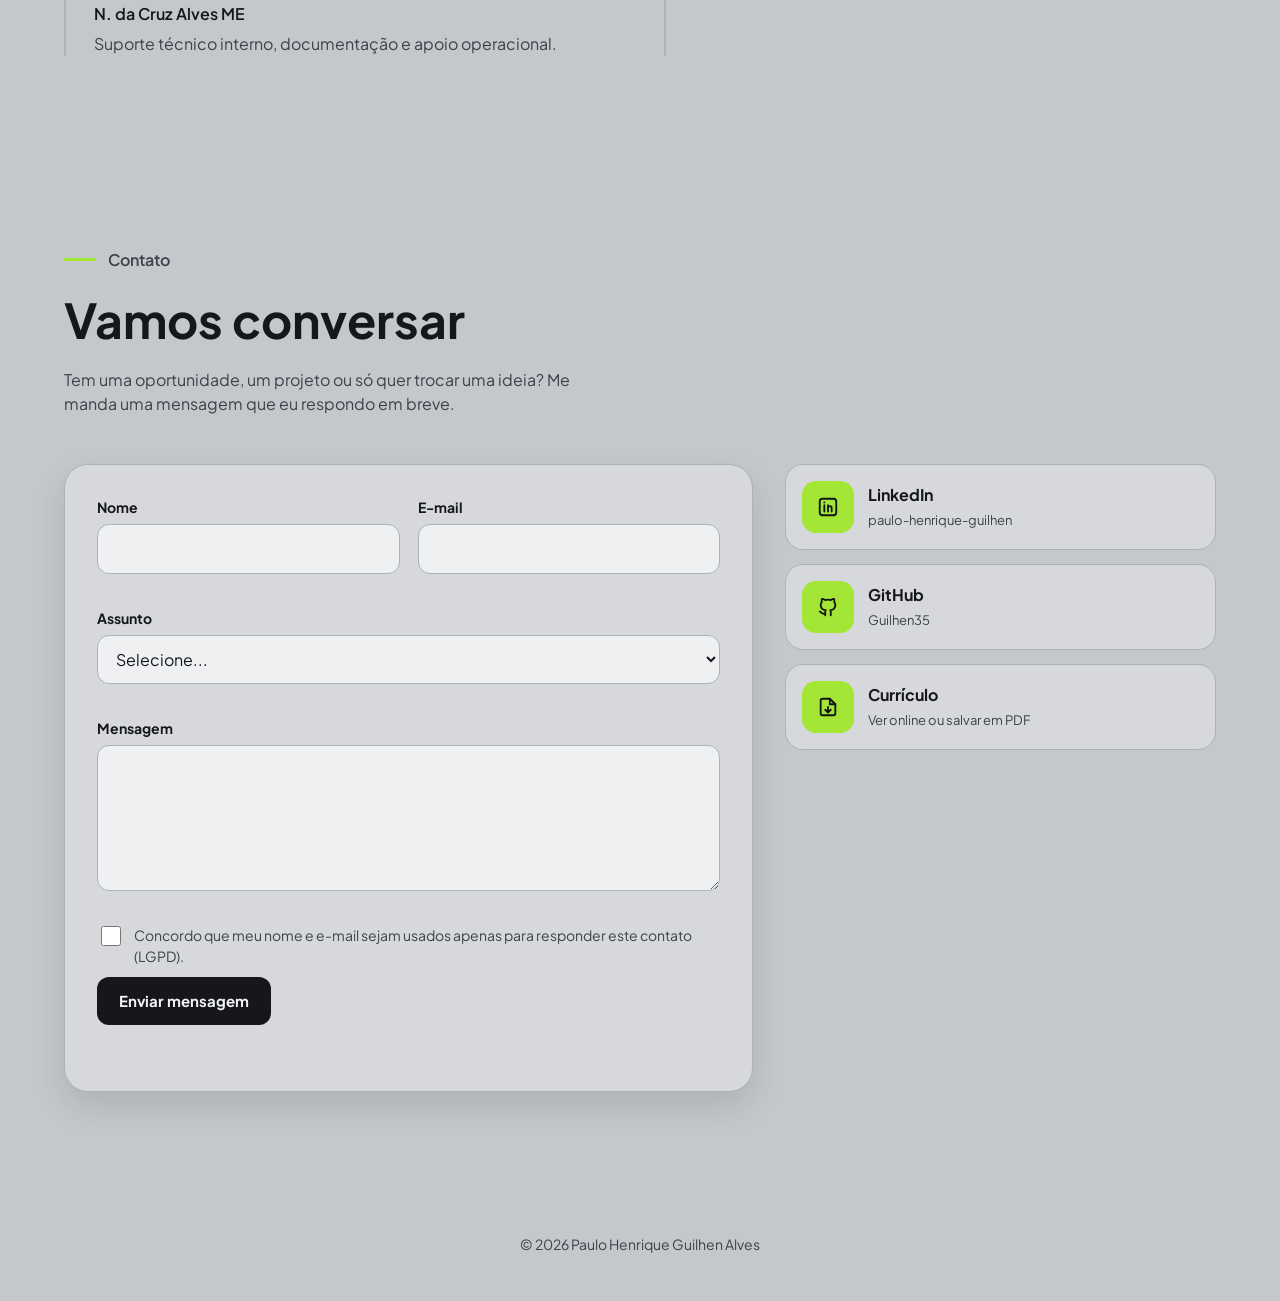
==== commit f2e28a72: "Cards do Dente da Traira e da Pizzalider" ====
--- a/index.html
+++ b/index.html
@@ -180,14 +180,34 @@
         </article>
 
         <article class="projeto">
-          <div class="projeto__imagem" aria-hidden="true"><span>06</span></div>
-          <div class="projeto__corpo">
-            <p class="status">Web · Estudo</p>
-            <h3>Web Chat FURIA</h3>
-            <p>Interface responsiva que consome APIs externas de eSports: calendário de partidas, estatísticas e resultados históricos.</p>
-            <ul class="projeto__techs" aria-label="Tecnologias">
-              <li>JavaScript</li><li>HTML5</li><li>CSS3</li><li>APIs</li>
-            </ul>
+          <img class="projeto__imagem" src="/assets/img/projetos/dentedatraira-capa.png" alt="Página inicial do site Dente da Traíra" width="800" height="500" loading="lazy">
+          <div class="projeto__corpo">
+            <p class="status status--producao">Em produção</p>
+            <h3><a class="projeto__link" href="https://dentedatraira-template.vercel.app" target="_blank" rel="noopener noreferrer">Dente da Traíra · Mídia kit</a></h3>
+            <p>Site oficial e mídia kit de um criador de conteúdo de pesca esportiva: números das redes sociais, recordes, vídeos, parceiros e vitrine de produtos.</p>
+            <ul class="projeto__techs" aria-label="Tecnologias">
+              <li>JavaScript</li><li>HTML5</li><li>CSS3</li><li>Vercel</li>
+            </ul>
+            <div class="projeto__links">
+              <span class="projeto__cta" aria-hidden="true">Ver demo ao vivo ↗</span>
+              <a class="projeto__codigo" href="https://github.com/Guilhen35/dentedatraira-template" target="_blank" rel="noopener noreferrer">Código</a>
+            </div>
+          </div>
+        </article>
+
+        <article class="projeto">
+          <img class="projeto__imagem" src="/assets/img/projetos/pizzalider-capa.png" alt="Página inicial do site da Pizzalider" width="800" height="500" loading="lazy">
+          <div class="projeto__corpo">
+            <p class="status status--producao">Em produção</p>
+            <h3><a class="projeto__link" href="https://pizzalider-template-psi.vercel.app" target="_blank" rel="noopener noreferrer">Pizzalider · Cardápio e pedidos</a></h3>
+            <p>Site de uma pizzaria com duas filiais: cardápio por categoria, busca, preços por tamanho e carrinho que monta o pedido para o WhatsApp.</p>
+            <ul class="projeto__techs" aria-label="Tecnologias">
+              <li>React</li><li>JavaScript</li><li>CSS3</li><li>esbuild</li><li>Vercel</li>
+            </ul>
+            <div class="projeto__links">
+              <span class="projeto__cta" aria-hidden="true">Ver demo ao vivo ↗</span>
+              <a class="projeto__codigo" href="https://github.com/Guilhen35/pizzalider-template" target="_blank" rel="noopener noreferrer">Código</a>
+            </div>
           </div>
         </article>
       </div>
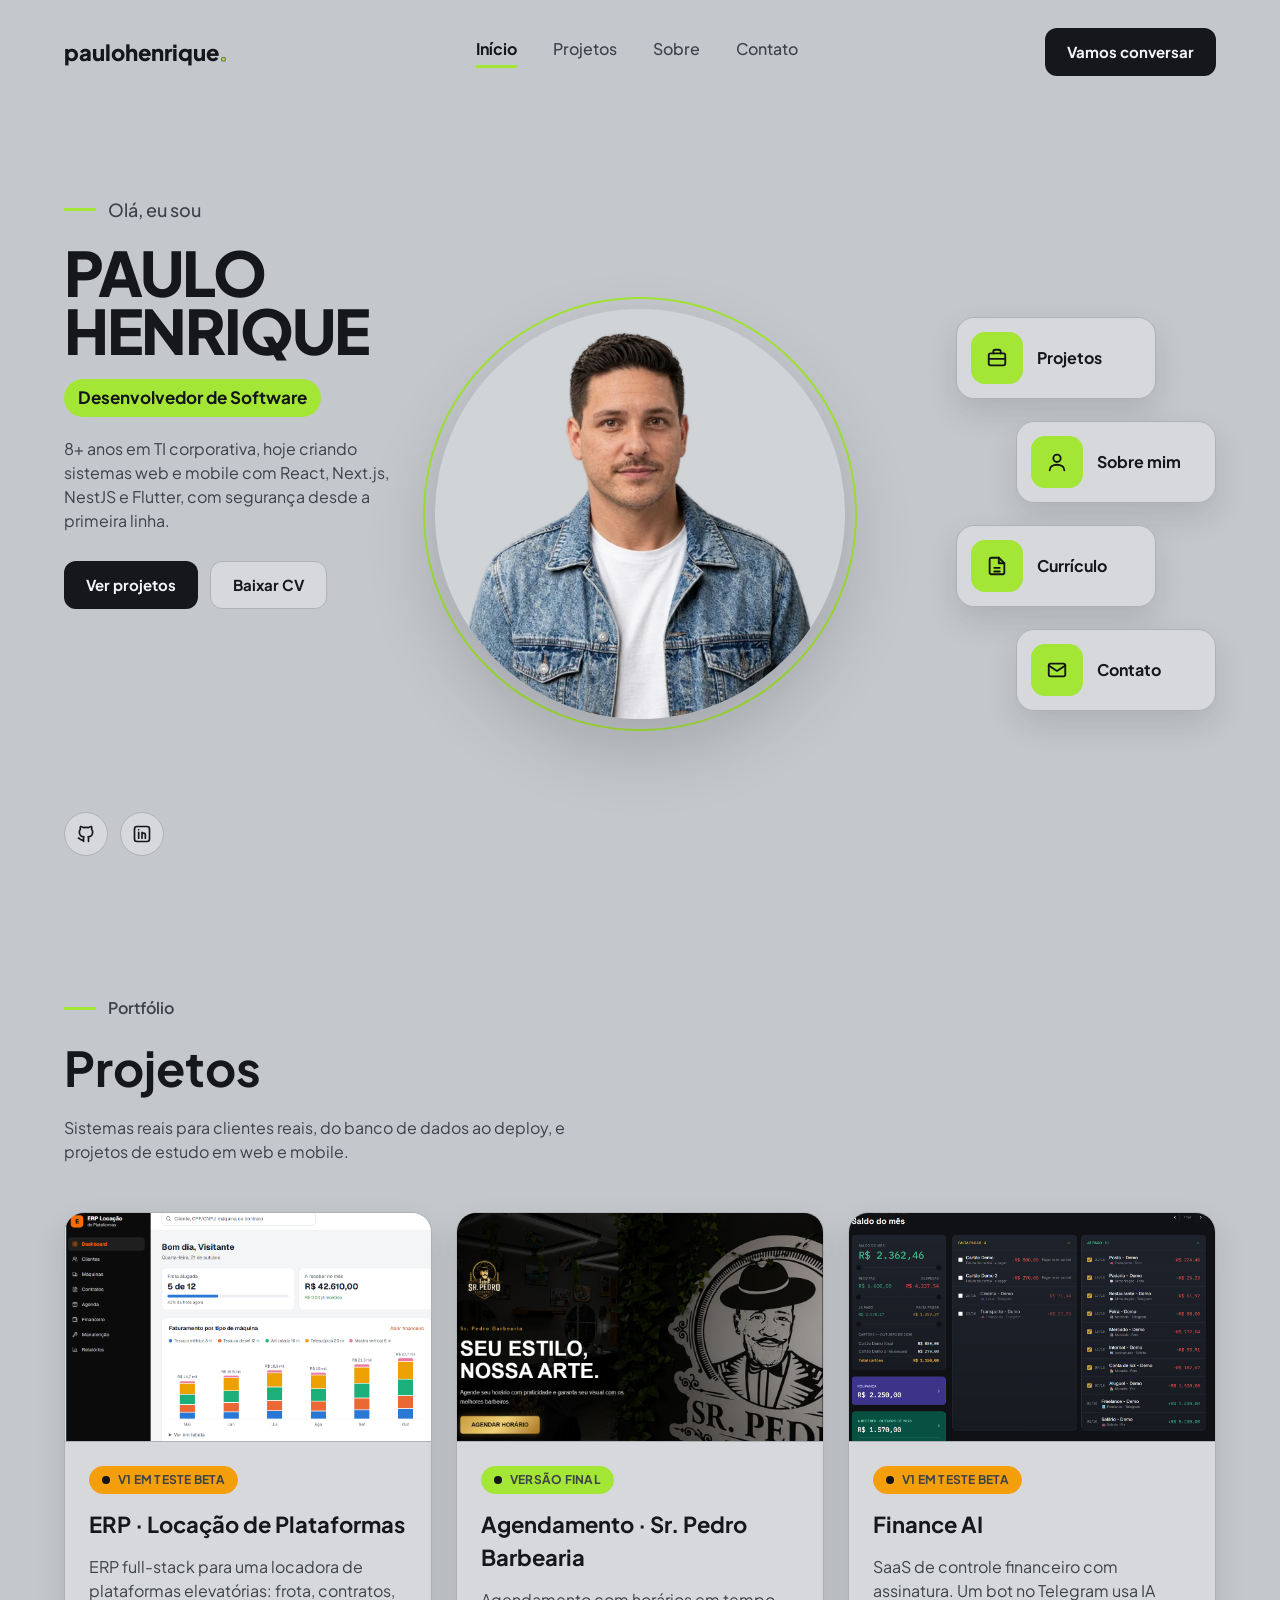
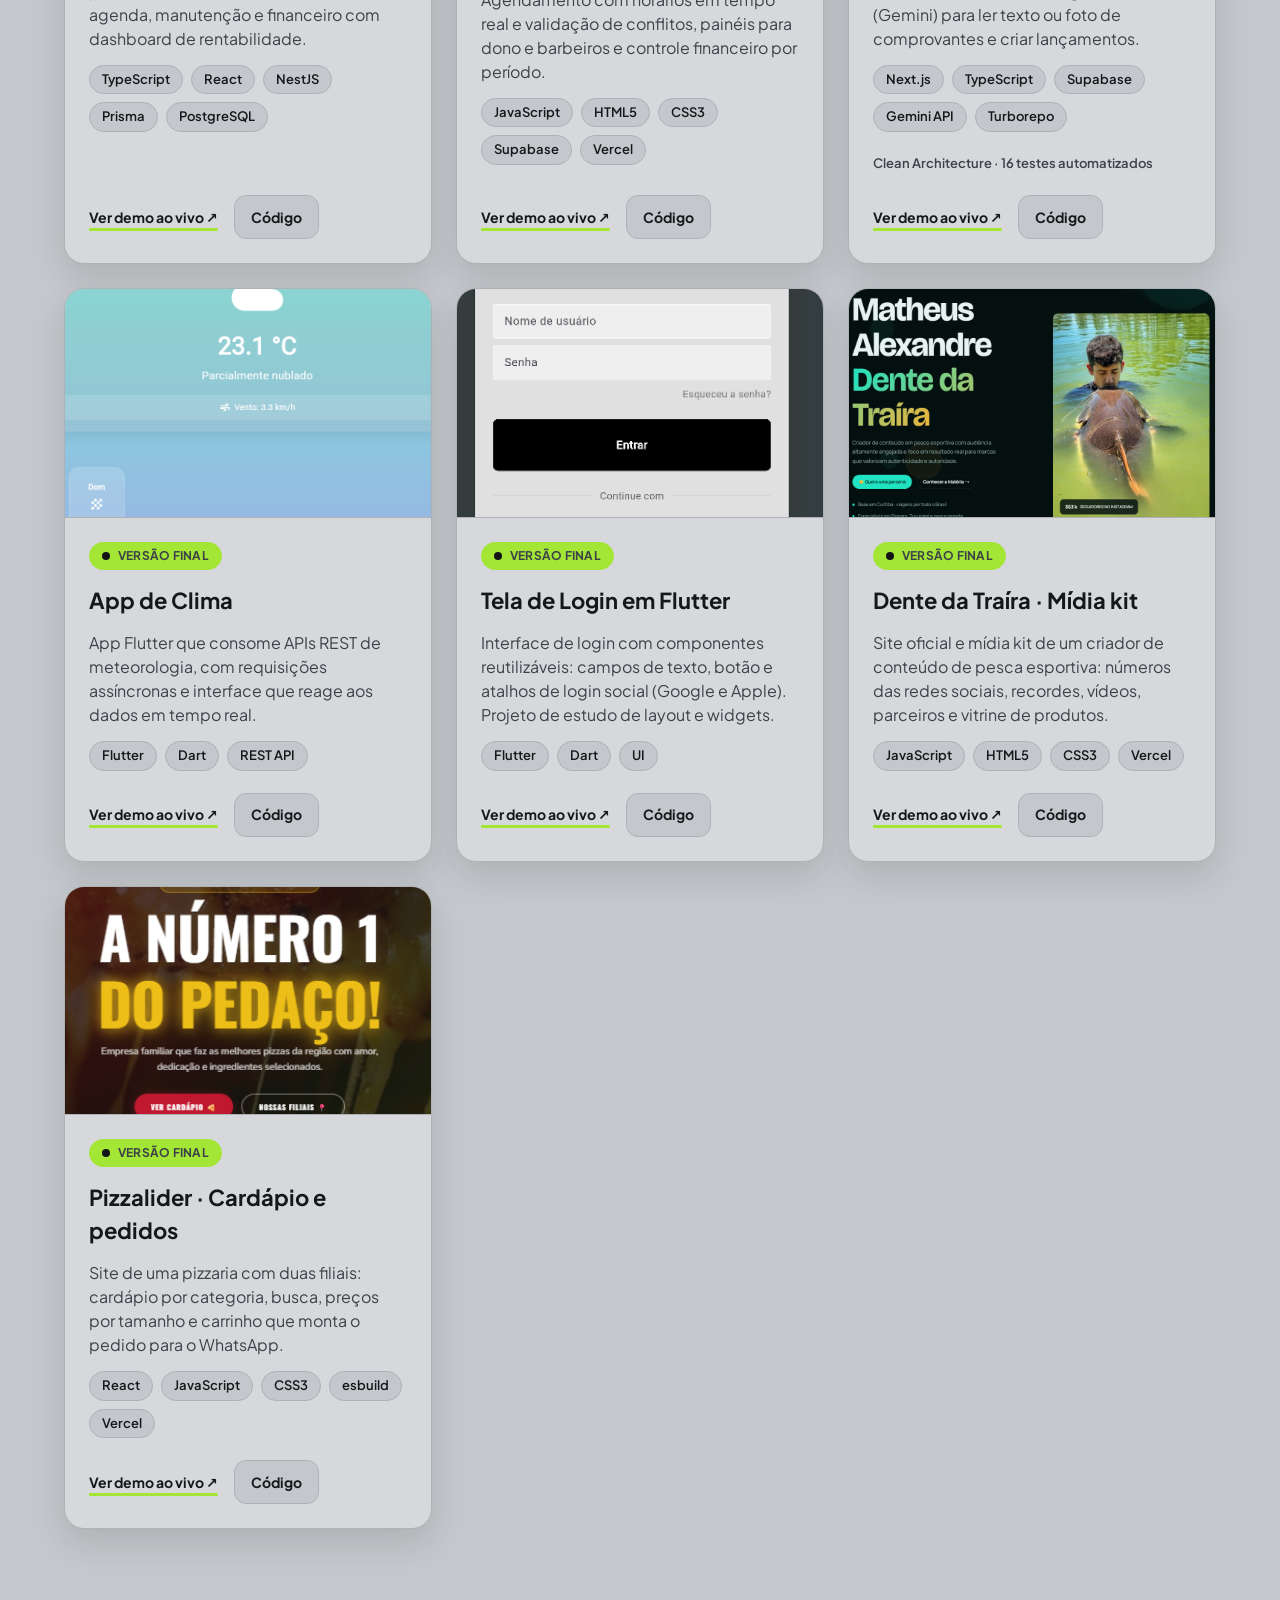
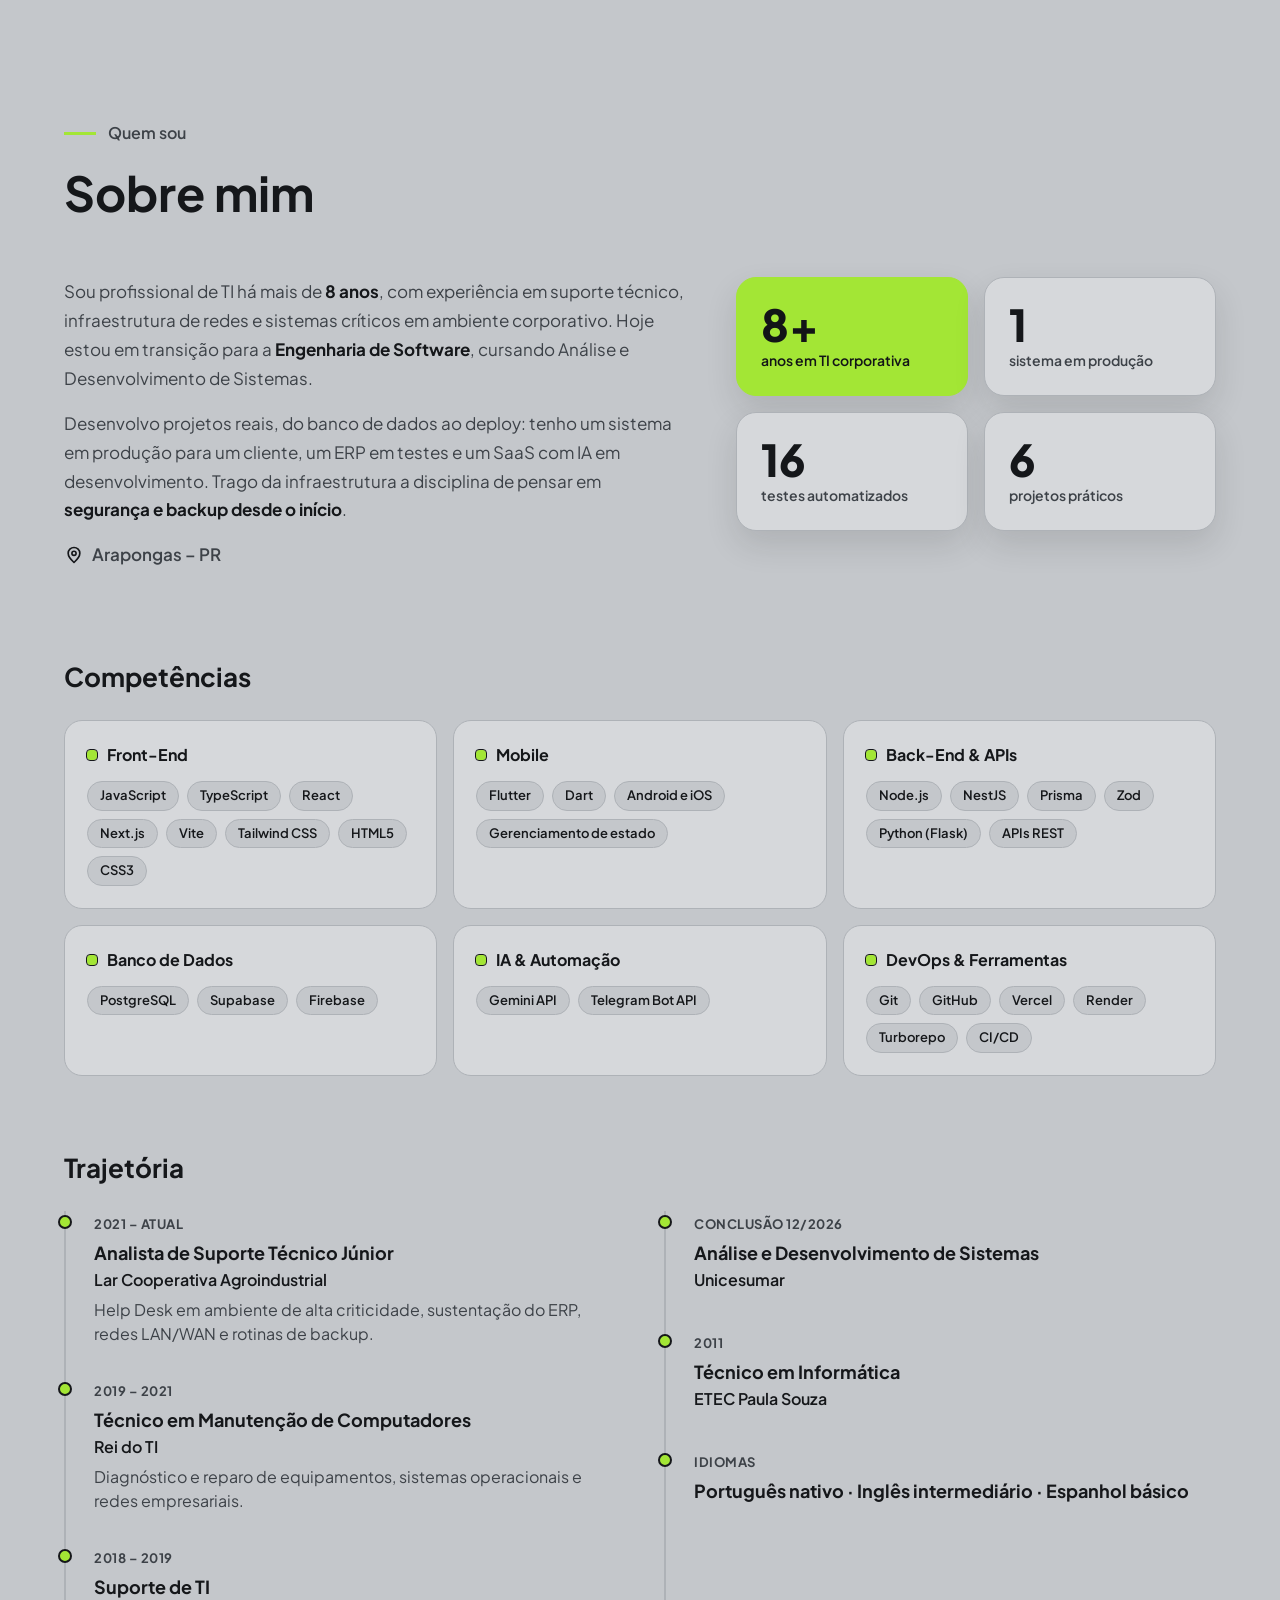
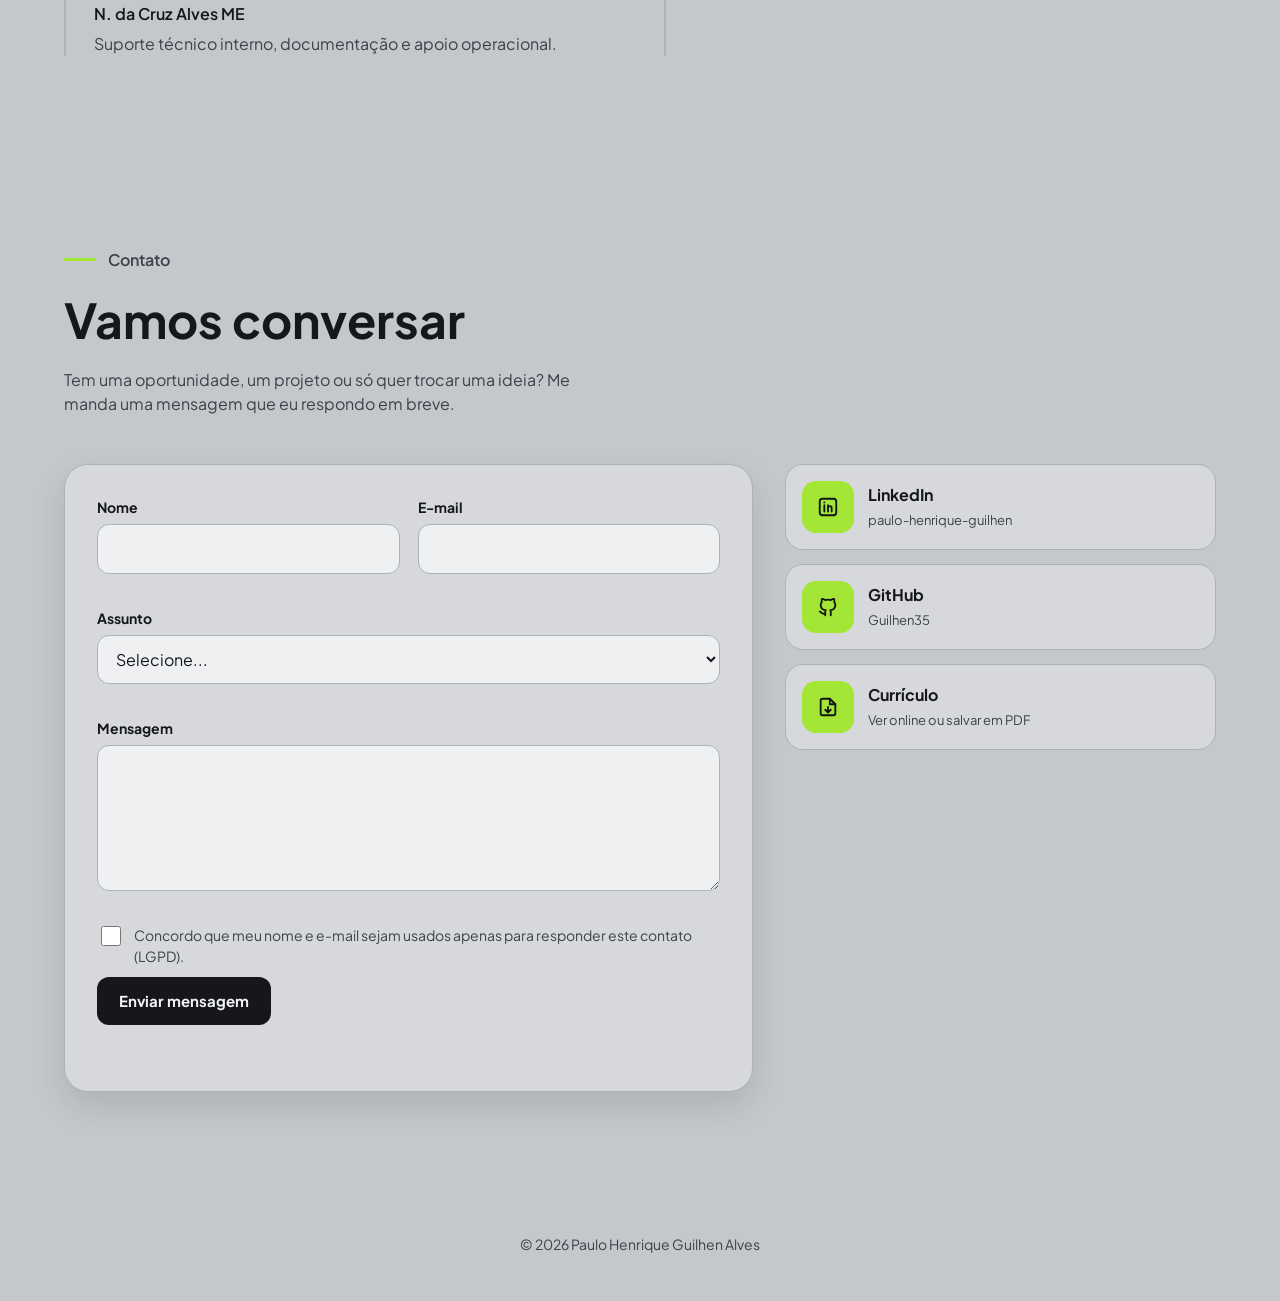
==== commit cfc690c2: "Novos selos de fase dos projetos" ====
--- a/index.html
+++ b/index.html
@@ -101,7 +101,7 @@
         <article class="projeto">
           <img class="projeto__imagem" src="/assets/img/projetos/erp-capa.png" alt="Dashboard do ERP de locação de plataformas" width="800" height="500" loading="lazy">
           <div class="projeto__corpo">
-            <p class="status status--testes">Em testes com o cliente</p>
+            <p class="status status--beta">V1 em teste beta</p>
             <h3><a class="projeto__link" href="https://erp-locacao-demo.vercel.app" target="_blank" rel="noopener noreferrer">ERP · Locação de Plataformas</a></h3>
             <p>ERP full-stack para uma locadora de plataformas elevatórias: frota, contratos, agenda, manutenção e financeiro com dashboard de rentabilidade.</p>
             <ul class="projeto__techs" aria-label="Tecnologias">
@@ -117,7 +117,7 @@
         <article class="projeto">
           <img class="projeto__imagem" src="/assets/img/projetos/barbearia-capa.png" alt="Tela inicial do site da Sr. Pedro Barbearia" width="800" height="500" loading="lazy">
           <div class="projeto__corpo">
-            <p class="status status--producao">Em produção</p>
+            <p class="status status--final">Versão final</p>
             <h3><a class="projeto__link" href="https://barbearia-srpedro-demo.vercel.app" target="_blank" rel="noopener noreferrer">Agendamento · Sr. Pedro Barbearia</a></h3>
             <p>Agendamento com horários em tempo real e validação de conflitos, painéis para dono e barbeiros e controle financeiro por período.</p>
             <ul class="projeto__techs" aria-label="Tecnologias">
@@ -133,7 +133,7 @@
         <article class="projeto">
           <img class="projeto__imagem" src="/assets/img/projetos/finance-capa.png" alt="Resumo do mês no Finance AI" width="800" height="500" loading="lazy">
           <div class="projeto__corpo">
-            <p class="status status--dev">Em desenvolvimento</p>
+            <p class="status status--beta">V1 em teste beta</p>
             <h3><a class="projeto__link" href="https://finance-ai-demo-green.vercel.app" target="_blank" rel="noopener noreferrer">Finance AI</a></h3>
             <p>SaaS de controle financeiro com assinatura. Um bot no Telegram usa IA (Gemini) para ler texto ou foto de comprovantes e criar lançamentos.</p>
             <ul class="projeto__techs" aria-label="Tecnologias">
@@ -150,7 +150,7 @@
         <article class="projeto">
           <img class="projeto__imagem" src="/assets/img/projetos/clima-capa.png" alt="Tela do App de Clima com a previsão do tempo" width="800" height="500" loading="lazy">
           <div class="projeto__corpo">
-            <p class="status">Mobile · Estudo</p>
+            <p class="status status--final">Versão final</p>
             <h3><a class="projeto__link" href="https://app-clima-flutter.vercel.app" target="_blank" rel="noopener noreferrer">App de Clima</a></h3>
             <p>App Flutter que consome APIs REST de meteorologia, com requisições assíncronas e interface que reage aos dados em tempo real.</p>
             <ul class="projeto__techs" aria-label="Tecnologias">
@@ -166,7 +166,7 @@
         <article class="projeto">
           <img class="projeto__imagem" src="/assets/img/projetos/login-capa.png" alt="Tela de login feita em Flutter" width="800" height="500" loading="lazy">
           <div class="projeto__corpo">
-            <p class="status">Mobile · Estudo</p>
+            <p class="status status--final">Versão final</p>
             <h3><a class="projeto__link" href="https://tela-login-flutter.vercel.app" target="_blank" rel="noopener noreferrer">Tela de Login em Flutter</a></h3>
             <p>Interface de login com componentes reutilizáveis: campos de texto, botão e atalhos de login social (Google e Apple). Projeto de estudo de layout e widgets.</p>
             <ul class="projeto__techs" aria-label="Tecnologias">
@@ -182,7 +182,7 @@
         <article class="projeto">
           <img class="projeto__imagem" src="/assets/img/projetos/dentedatraira-capa.png" alt="Página inicial do site Dente da Traíra" width="800" height="500" loading="lazy">
           <div class="projeto__corpo">
-            <p class="status status--producao">Em produção</p>
+            <p class="status status--final">Versão final</p>
             <h3><a class="projeto__link" href="https://dentedatraira-template.vercel.app" target="_blank" rel="noopener noreferrer">Dente da Traíra · Mídia kit</a></h3>
             <p>Site oficial e mídia kit de um criador de conteúdo de pesca esportiva: números das redes sociais, recordes, vídeos, parceiros e vitrine de produtos.</p>
             <ul class="projeto__techs" aria-label="Tecnologias">
@@ -198,7 +198,7 @@
         <article class="projeto">
           <img class="projeto__imagem" src="/assets/img/projetos/pizzalider-capa.png" alt="Página inicial do site da Pizzalider" width="800" height="500" loading="lazy">
           <div class="projeto__corpo">
-            <p class="status status--producao">Em produção</p>
+            <p class="status status--final">Versão final</p>
             <h3><a class="projeto__link" href="https://pizzalider-template-psi.vercel.app" target="_blank" rel="noopener noreferrer">Pizzalider · Cardápio e pedidos</a></h3>
             <p>Site de uma pizzaria com duas filiais: cardápio por categoria, busca, preços por tamanho e carrinho que monta o pedido para o WhatsApp.</p>
             <ul class="projeto__techs" aria-label="Tecnologias">
--- a/assets/css/style.css
+++ b/assets/css/style.css
@@ -231,10 +231,13 @@
   font-size: 12px; font-weight: 700; letter-spacing: .02em; text-transform: uppercase;
 }
 .status::before { content: ""; width: 8px; height: 8px; border-radius: 50%; background: var(--texto-suave); }
-.status--producao { background: var(--destaque); border-color: var(--destaque); color: var(--sobre-destaque); }
-.status--producao::before { background: var(--sobre-destaque); }
-.status--testes::before { background: #E8A317; }
-.status--dev::before { background: var(--texto); }
+/* Fases: cinza = em desenvolvimento, laranja = V1 em teste beta, verde = versão final */
+.status--dev { background: var(--surface); color: var(--texto-suave); }
+.status--dev::before { background: var(--texto-suave); }
+.status--beta { background: #F59E0B; border-color: #F59E0B; color: var(--sobre-destaque); }
+.status--beta::before { background: var(--sobre-destaque); }
+.status--final { background: var(--destaque); border-color: var(--destaque); color: var(--sobre-destaque); }
+.status--final::before { background: var(--sobre-destaque); }
 
 /* Card inteiro clicável: o ::after do link cobre o card (técnica "stretched link") */
 .projeto { position: relative; }
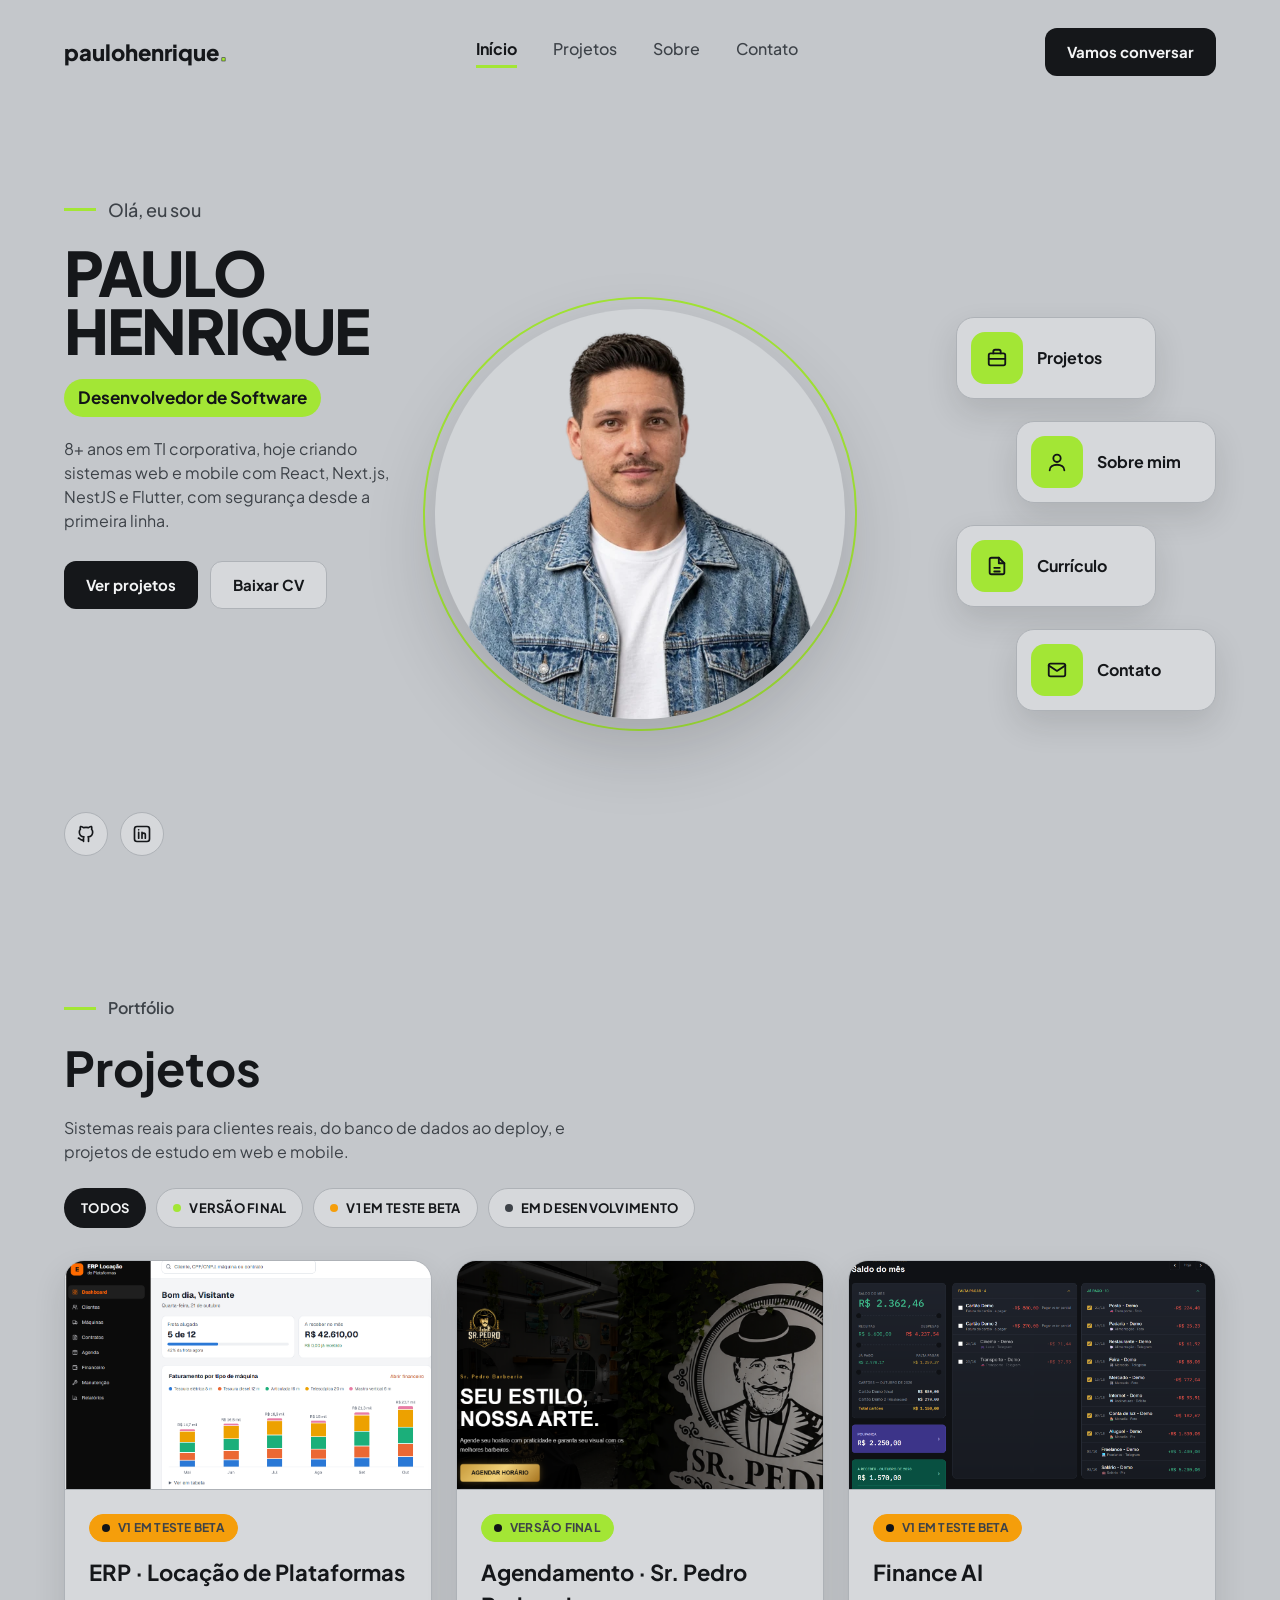
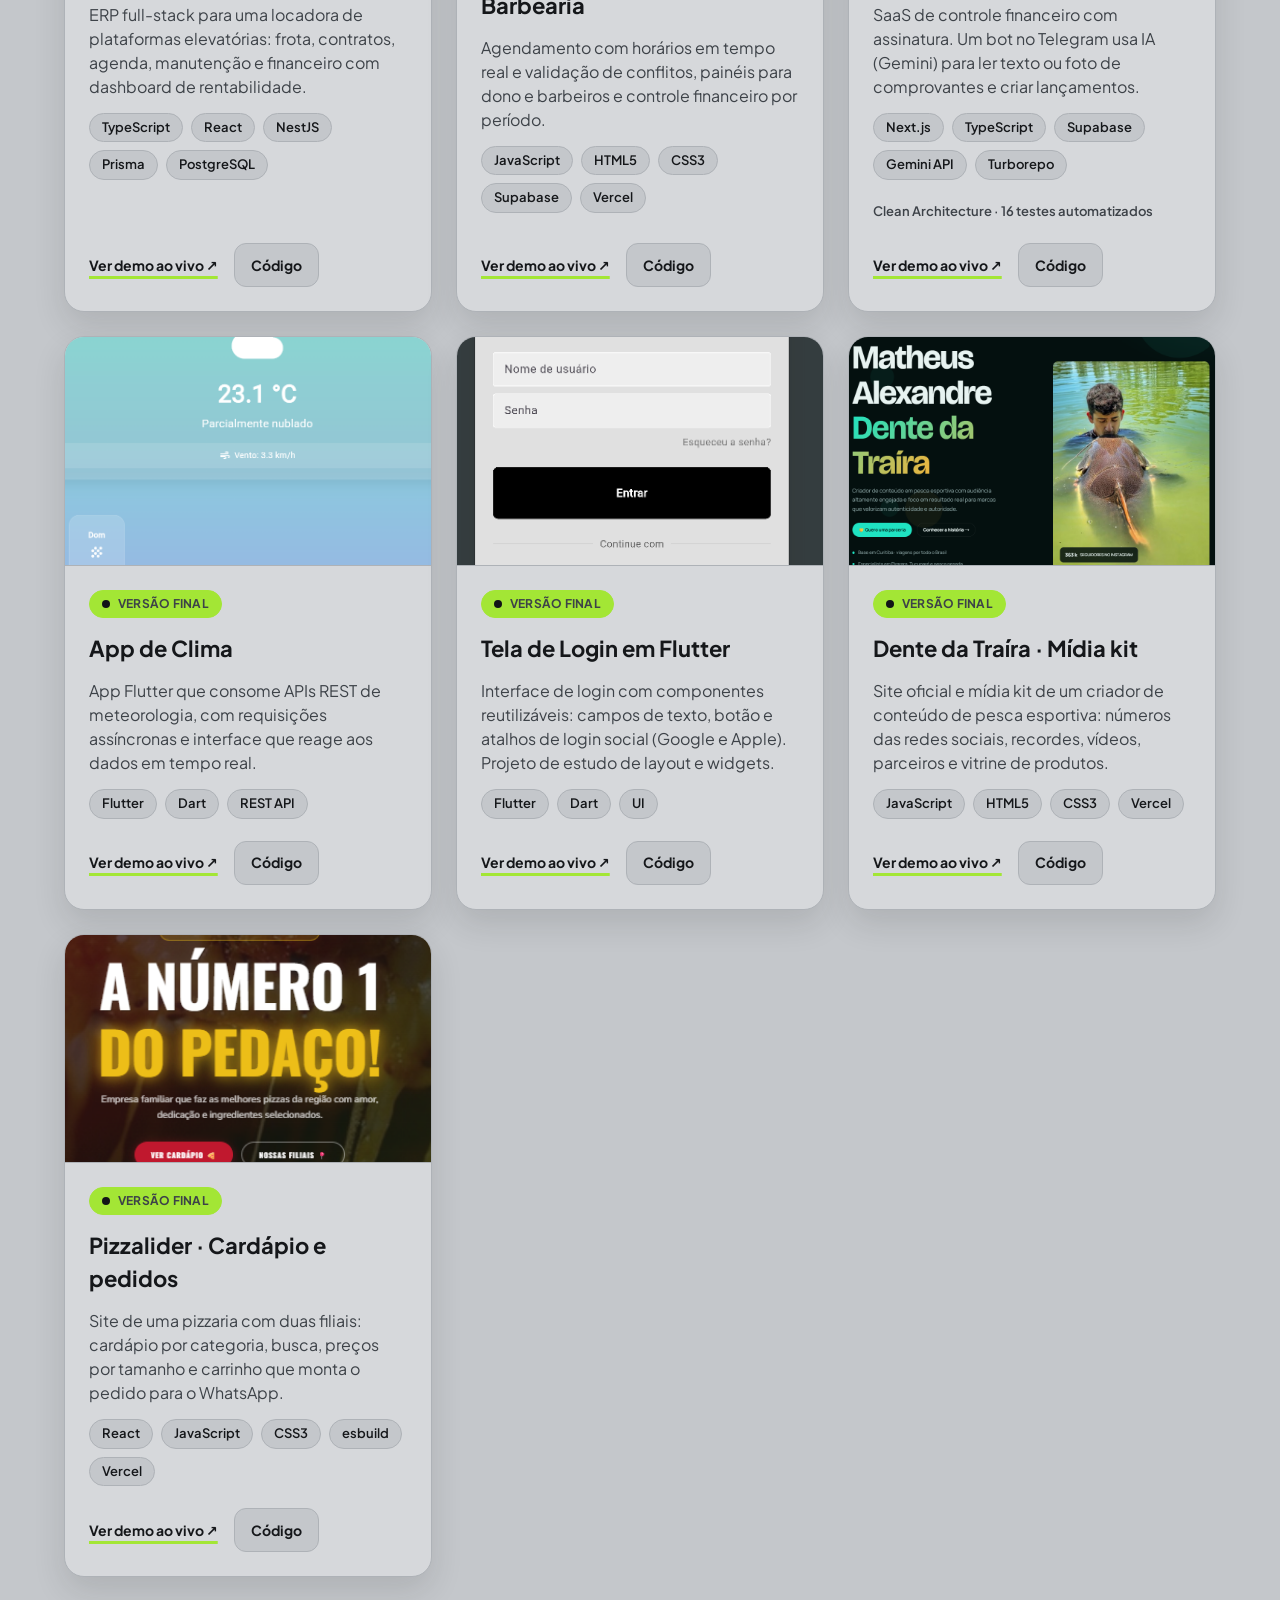
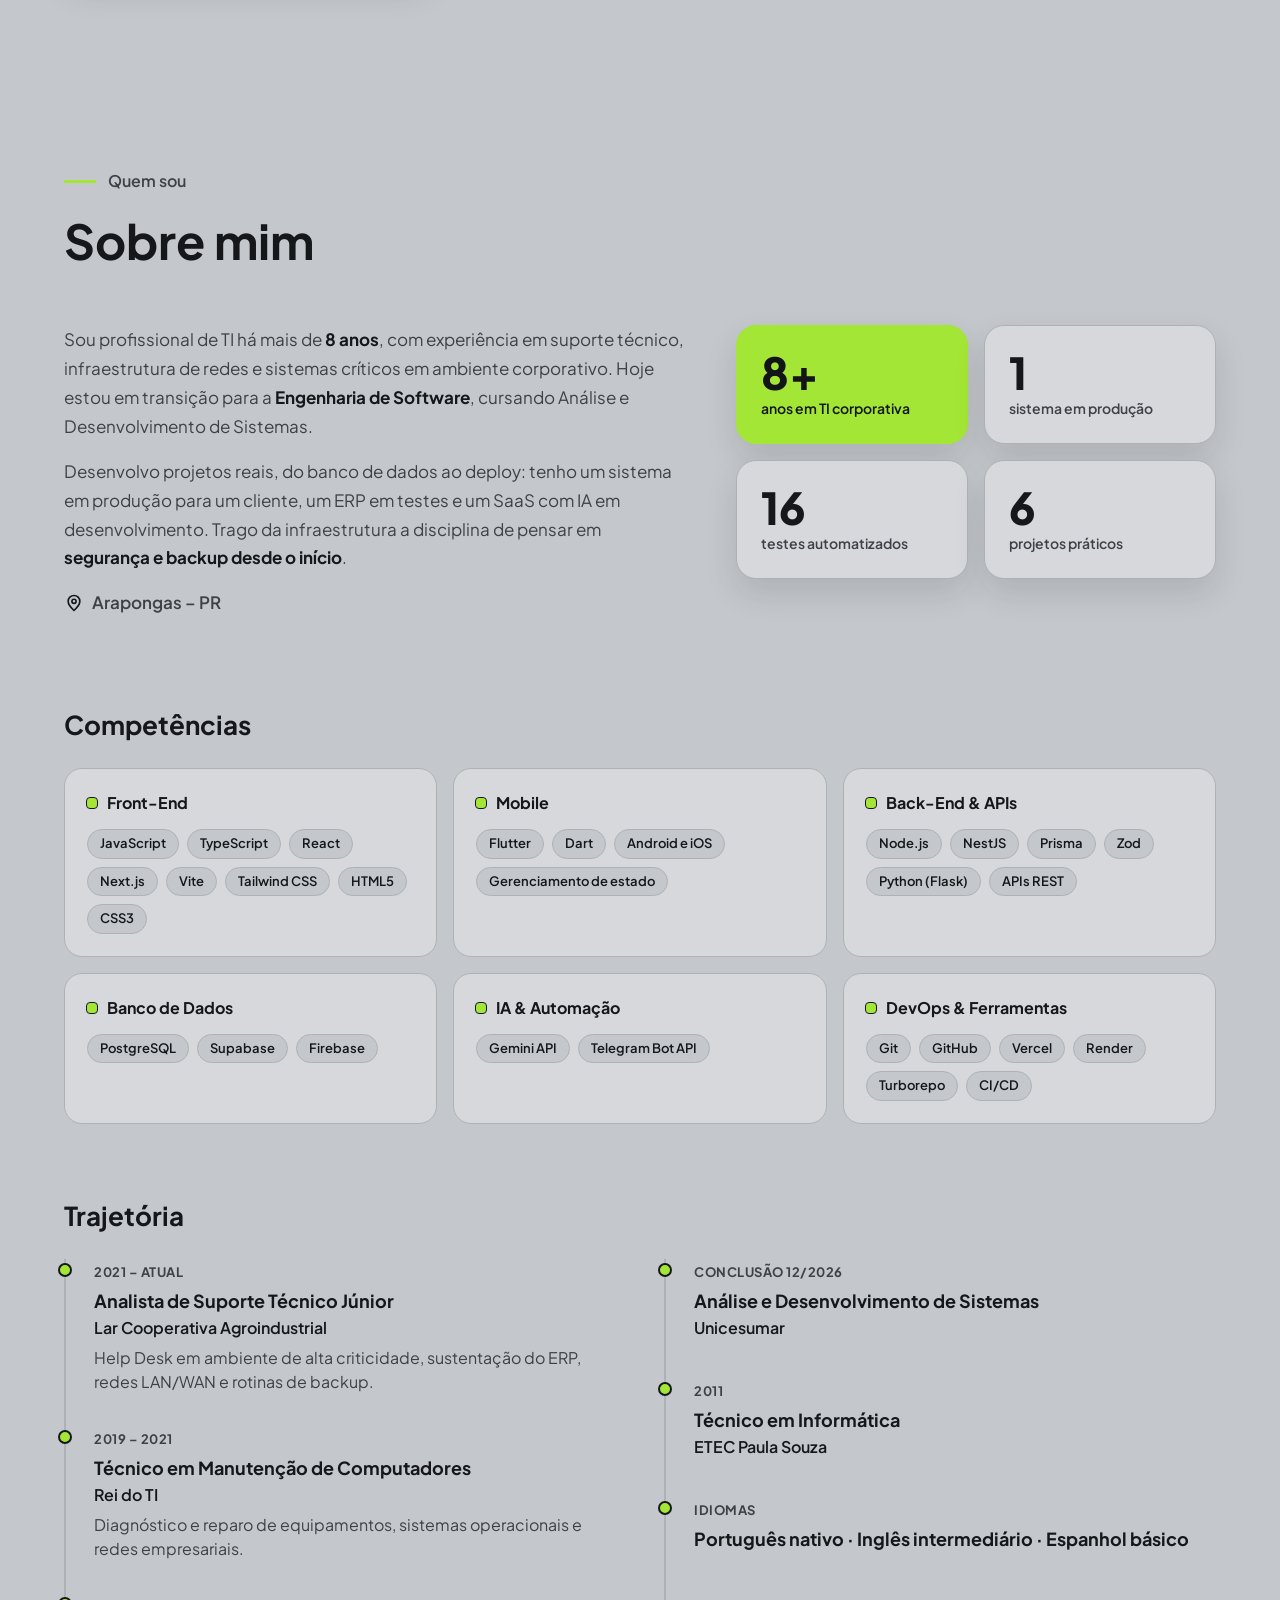
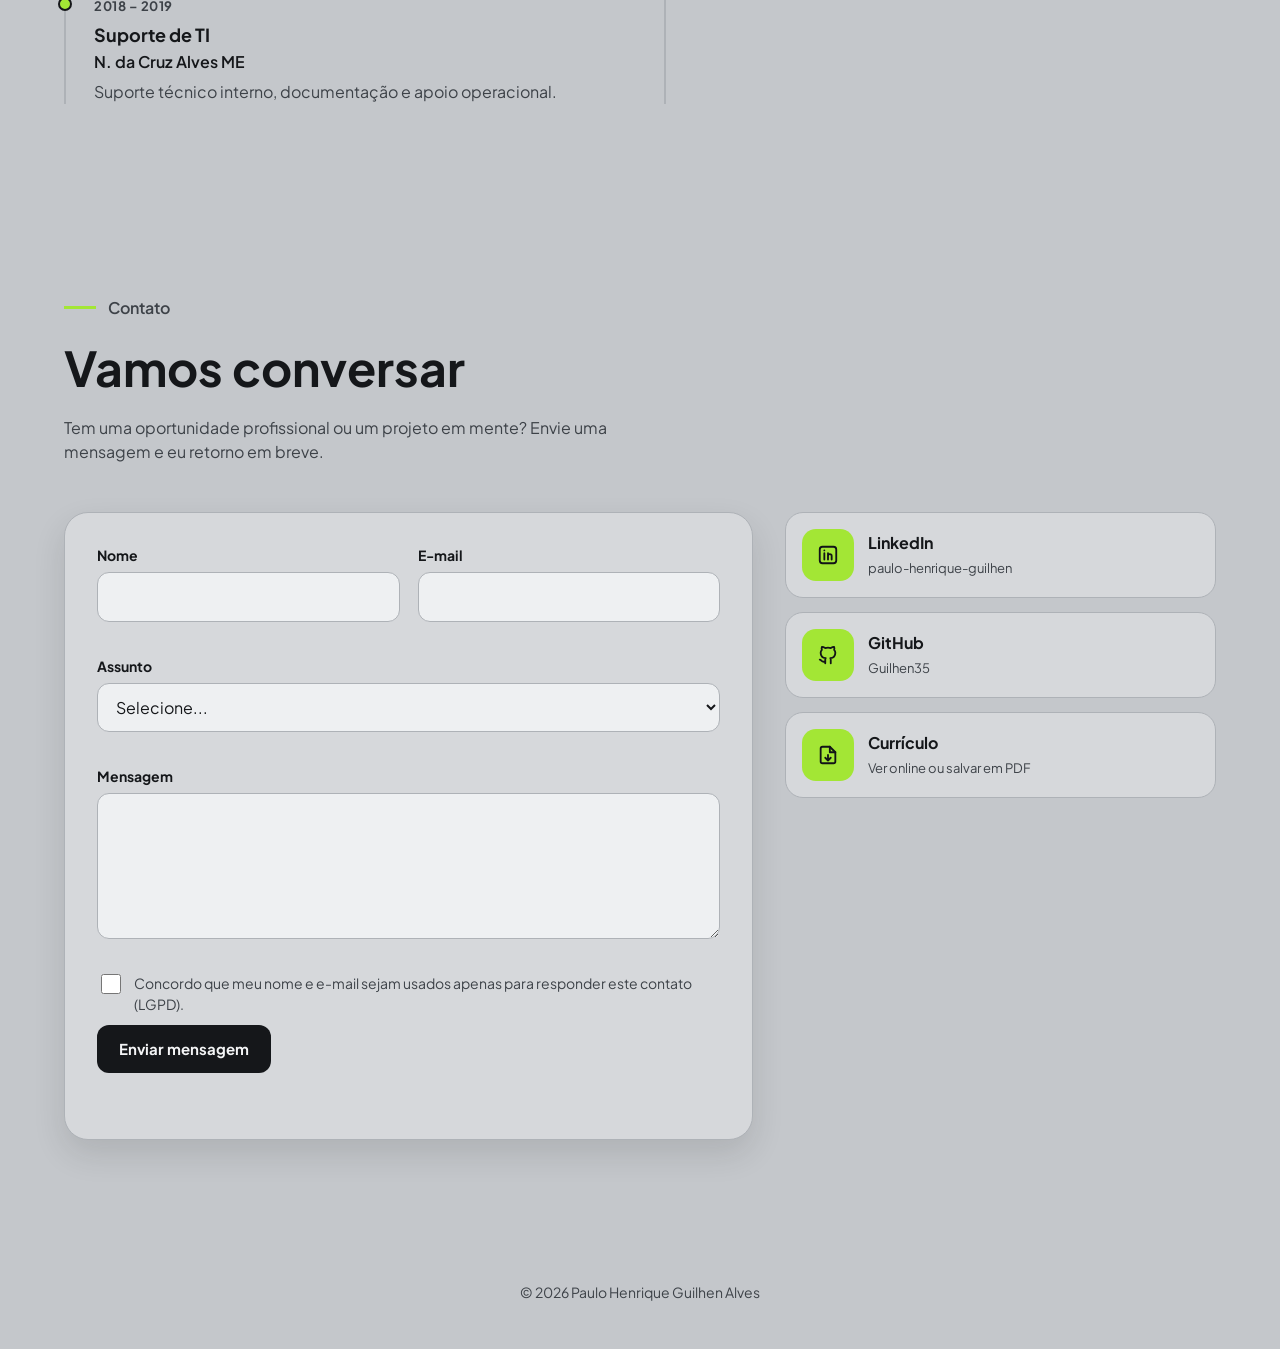
==== commit d204d39f: "Filtro de projetos por fase e novo texto de contato" ====
--- a/index.html
+++ b/index.html
@@ -18,8 +18,8 @@
 
   <link rel="icon" href="/assets/img/favicon.svg" type="image/svg+xml">
   <link rel="preload" href="/assets/fonts/plus-jakarta-sans-latin-wght-normal.woff2" as="font" type="font/woff2" crossorigin>
-  <link rel="stylesheet" href="/assets/css/style.css">
-  <script src="/assets/js/main.js" defer></script>
+  <link rel="stylesheet" href="/assets/css/style.css?v=3">
+  <script src="/assets/js/main.js?v=3" defer></script>
 </head>
 <body>
   <a class="skip-link" href="#conteudo">Pular para o conteúdo</a>
@@ -97,8 +97,17 @@
         <p class="secao__intro">Sistemas reais para clientes reais, do banco de dados ao deploy, e projetos de estudo em web e mobile.</p>
       </div>
 
+      <div class="filtros" role="group" aria-label="Filtrar projetos por fase" data-filtros hidden>
+        <button type="button" class="filtro filtro--todos" data-fase="todos" aria-pressed="true">Todos</button>
+        <button type="button" class="filtro filtro--final" data-fase="final" aria-pressed="false">Versão final</button>
+        <button type="button" class="filtro filtro--beta" data-fase="beta" aria-pressed="false">V1 em teste beta</button>
+        <button type="button" class="filtro filtro--dev" data-fase="dev" aria-pressed="false">Em desenvolvimento</button>
+      </div>
+
+      <p class="filtro-vazio" data-filtro-vazio role="status" hidden>Nenhum projeto nesta fase no momento.</p>
+
       <div class="projetos">
-        <article class="projeto">
+        <article class="projeto" data-fase="beta">
           <img class="projeto__imagem" src="/assets/img/projetos/erp-capa.png" alt="Dashboard do ERP de locação de plataformas" width="800" height="500" loading="lazy">
           <div class="projeto__corpo">
             <p class="status status--beta">V1 em teste beta</p>
@@ -114,7 +123,7 @@
           </div>
         </article>
 
-        <article class="projeto">
+        <article class="projeto" data-fase="final">
           <img class="projeto__imagem" src="/assets/img/projetos/barbearia-capa.png" alt="Tela inicial do site da Sr. Pedro Barbearia" width="800" height="500" loading="lazy">
           <div class="projeto__corpo">
             <p class="status status--final">Versão final</p>
@@ -130,7 +139,7 @@
           </div>
         </article>
 
-        <article class="projeto">
+        <article class="projeto" data-fase="beta">
           <img class="projeto__imagem" src="/assets/img/projetos/finance-capa.png" alt="Resumo do mês no Finance AI" width="800" height="500" loading="lazy">
           <div class="projeto__corpo">
             <p class="status status--beta">V1 em teste beta</p>
@@ -147,7 +156,7 @@
           </div>
         </article>
 
-        <article class="projeto">
+        <article class="projeto" data-fase="final">
           <img class="projeto__imagem" src="/assets/img/projetos/clima-capa.png" alt="Tela do App de Clima com a previsão do tempo" width="800" height="500" loading="lazy">
           <div class="projeto__corpo">
             <p class="status status--final">Versão final</p>
@@ -163,7 +172,7 @@
           </div>
         </article>
 
-        <article class="projeto">
+        <article class="projeto" data-fase="final">
           <img class="projeto__imagem" src="/assets/img/projetos/login-capa.png" alt="Tela de login feita em Flutter" width="800" height="500" loading="lazy">
           <div class="projeto__corpo">
             <p class="status status--final">Versão final</p>
@@ -179,7 +188,7 @@
           </div>
         </article>
 
-        <article class="projeto">
+        <article class="projeto" data-fase="final">
           <img class="projeto__imagem" src="/assets/img/projetos/dentedatraira-capa.png" alt="Página inicial do site Dente da Traíra" width="800" height="500" loading="lazy">
           <div class="projeto__corpo">
             <p class="status status--final">Versão final</p>
@@ -195,7 +204,7 @@
           </div>
         </article>
 
-        <article class="projeto">
+        <article class="projeto" data-fase="final">
           <img class="projeto__imagem" src="/assets/img/projetos/pizzalider-capa.png" alt="Página inicial do site da Pizzalider" width="800" height="500" loading="lazy">
           <div class="projeto__corpo">
             <p class="status status--final">Versão final</p>
@@ -311,7 +320,7 @@
       <div class="secao__topo">
         <p class="secao__sobretitulo"><span aria-hidden="true"></span>Contato</p>
         <h2 id="contato-titulo">Vamos conversar</h2>
-        <p class="secao__intro">Tem uma oportunidade, um projeto ou só quer trocar uma ideia? Me manda uma mensagem que eu respondo em breve.</p>
+        <p class="secao__intro">Tem uma oportunidade profissional ou um projeto em mente? Envie uma mensagem e eu retorno em breve.</p>
       </div>
 
       <div class="contato">
--- a/assets/css/style.css
+++ b/assets/css/style.css
@@ -188,6 +188,33 @@
 .secao__intro { margin: 0; max-width: 560px; color: var(--texto-suave); }
 
 /* ============ Projetos ============ */
+/* Filtro por fase (mesmas cores dos selos) */
+.filtros { display: flex; flex-wrap: wrap; gap: 10px; margin: -24px 0 32px; }
+.filtros[hidden], .filtro[hidden] { display: none; }
+.filtro {
+  display: inline-flex; align-items: center; gap: 8px; min-height: 40px; padding: 0 16px;
+  border-radius: 999px; border: 1px solid var(--borda); background: var(--surface); color: var(--texto);
+  font-family: inherit; font-size: 13px; font-weight: 700; line-height: 1; text-transform: uppercase; letter-spacing: .02em; cursor: pointer;
+  box-shadow: 0 0 0 rgba(21, 23, 26, 0);
+  transition: transform .2s ease, box-shadow .2s ease, background-color .2s ease, opacity .2s ease;
+}
+.filtro::before { content: ""; width: 8px; height: 8px; border-radius: 50%; background: var(--texto-suave); }
+.filtro--todos::before { display: none; }
+.filtro--final::before { background: var(--destaque); }
+.filtro--beta::before { background: #F59E0B; }
+.filtro:hover, .filtro:focus-visible { transform: translateY(-3px); box-shadow: 0 10px 20px rgba(21, 23, 26, .16); }
+.filtro:focus-visible { outline: 2px solid var(--texto); outline-offset: 2px; }
+.filtro[aria-pressed="true"] { border-color: transparent; color: var(--sobre-destaque); }
+.filtro--todos[aria-pressed="true"] { background: var(--texto); color: #F3F4F5; }
+.filtro--final[aria-pressed="true"] { background: var(--destaque); }
+.filtro--final[aria-pressed="true"]::before, .filtro--beta[aria-pressed="true"]::before { background: var(--sobre-destaque); }
+.filtro--beta[aria-pressed="true"] { background: #F59E0B; }
+.filtro--dev[aria-pressed="true"] { background: var(--texto-suave); color: #F3F4F5; }
+.filtro--dev[aria-pressed="true"]::before { background: #F3F4F5; }
+.projeto[hidden] { display: none; }
+.filtro-vazio { margin: 0 0 32px; padding: 24px; border: 1px dashed var(--borda); border-radius: var(--raio); color: var(--texto-suave); text-align: center; }
+.filtro-vazio[hidden] { display: none; }
+
 .projetos {
   display: grid;
   grid-template-columns: repeat(auto-fill, minmax(min(100%, 340px), 1fr));
@@ -425,6 +452,8 @@
 
 /* Respeita quem pediu menos movimento no sistema */
 @media (prefers-reduced-motion: reduce) {
+  .filtro { transition: none; }
+  .filtro:hover, .filtro:focus-visible { transform: none; }
   html { scroll-behavior: auto; }
   .card { animation: none; }
   .btn, .projeto { transition: none; }
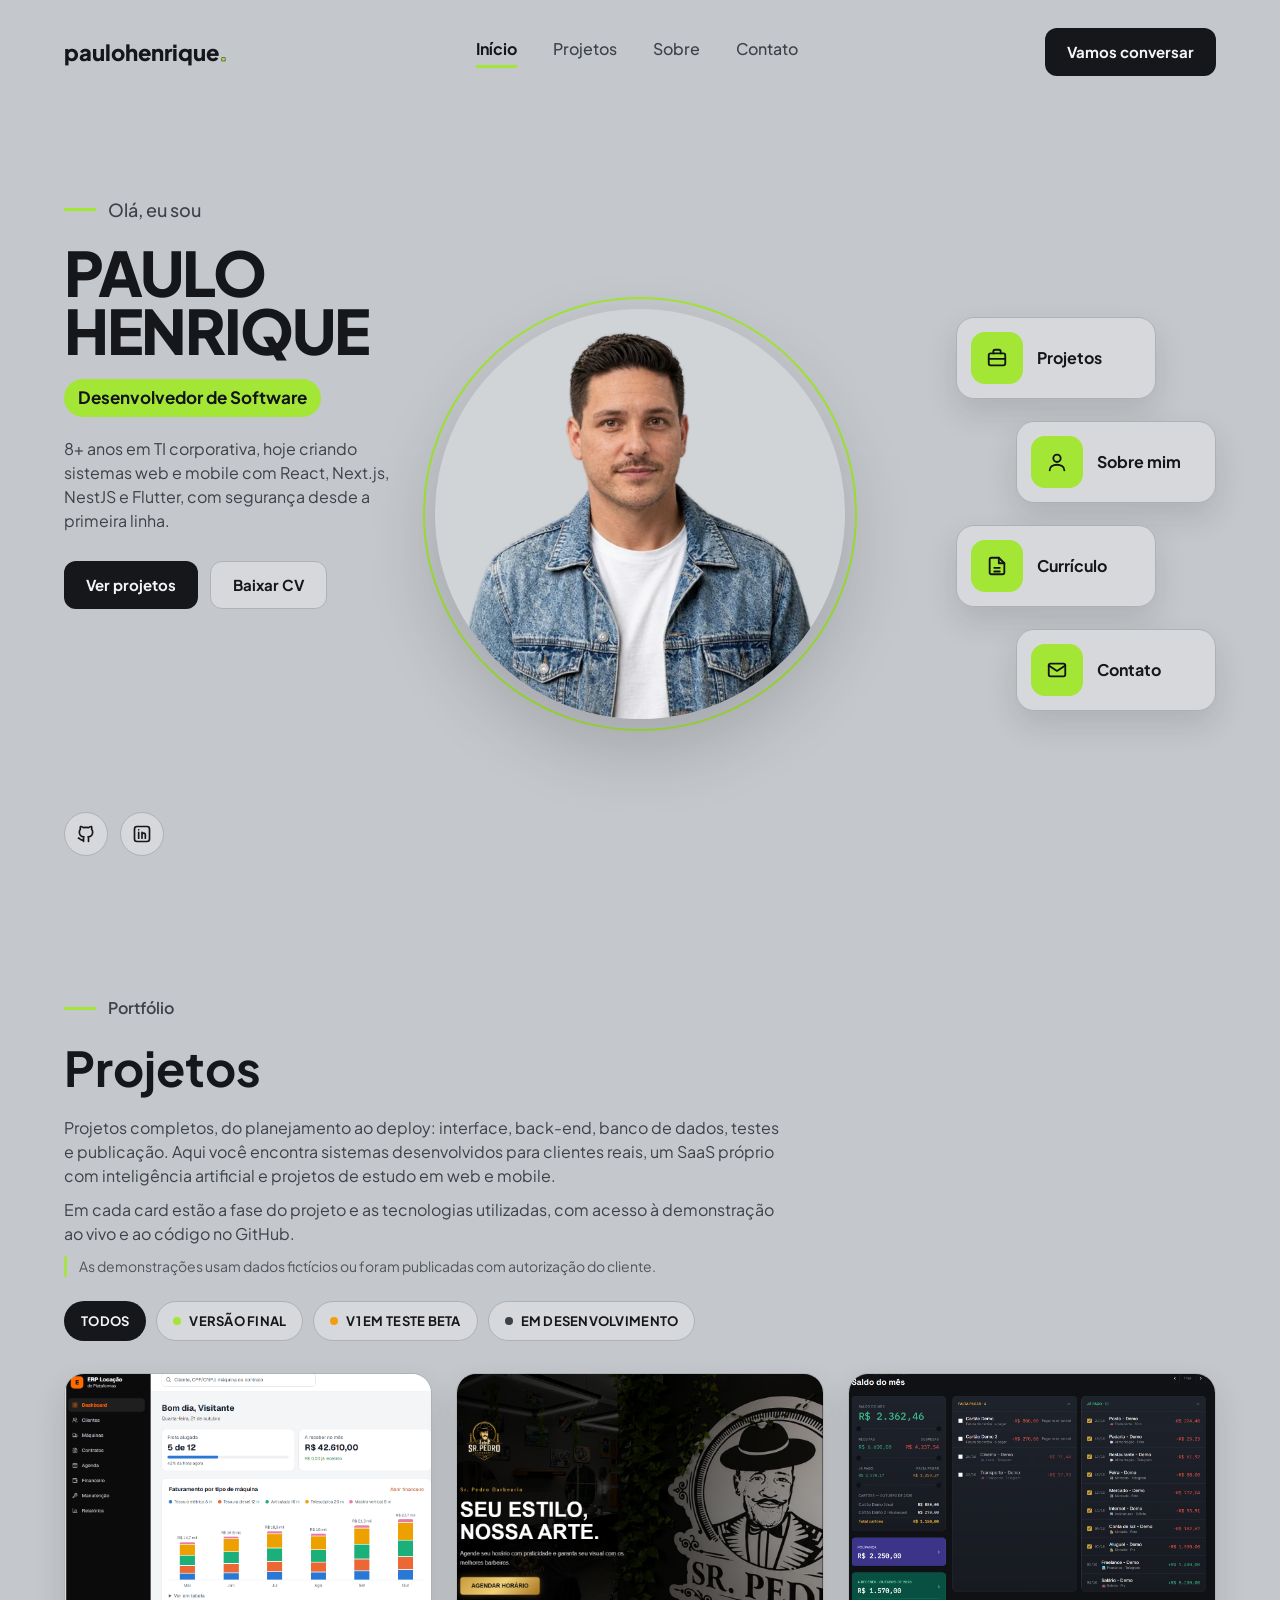
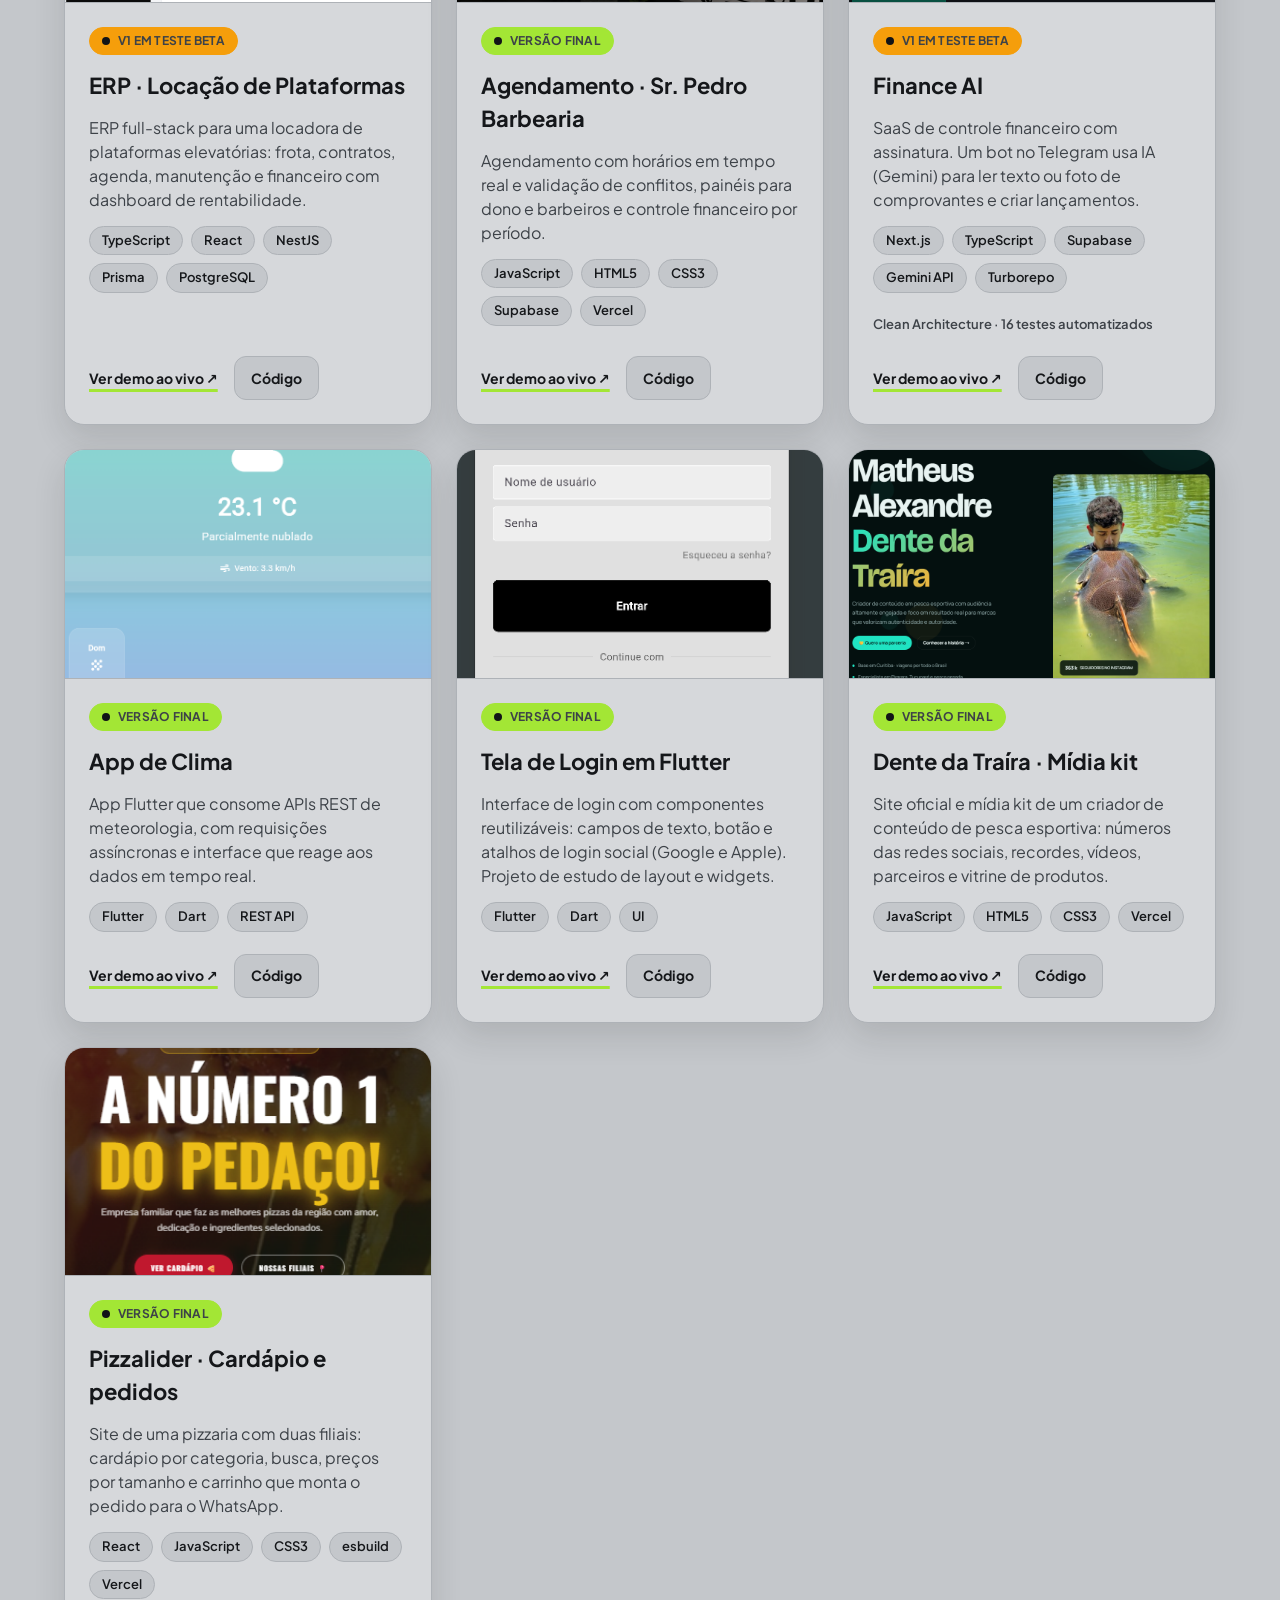
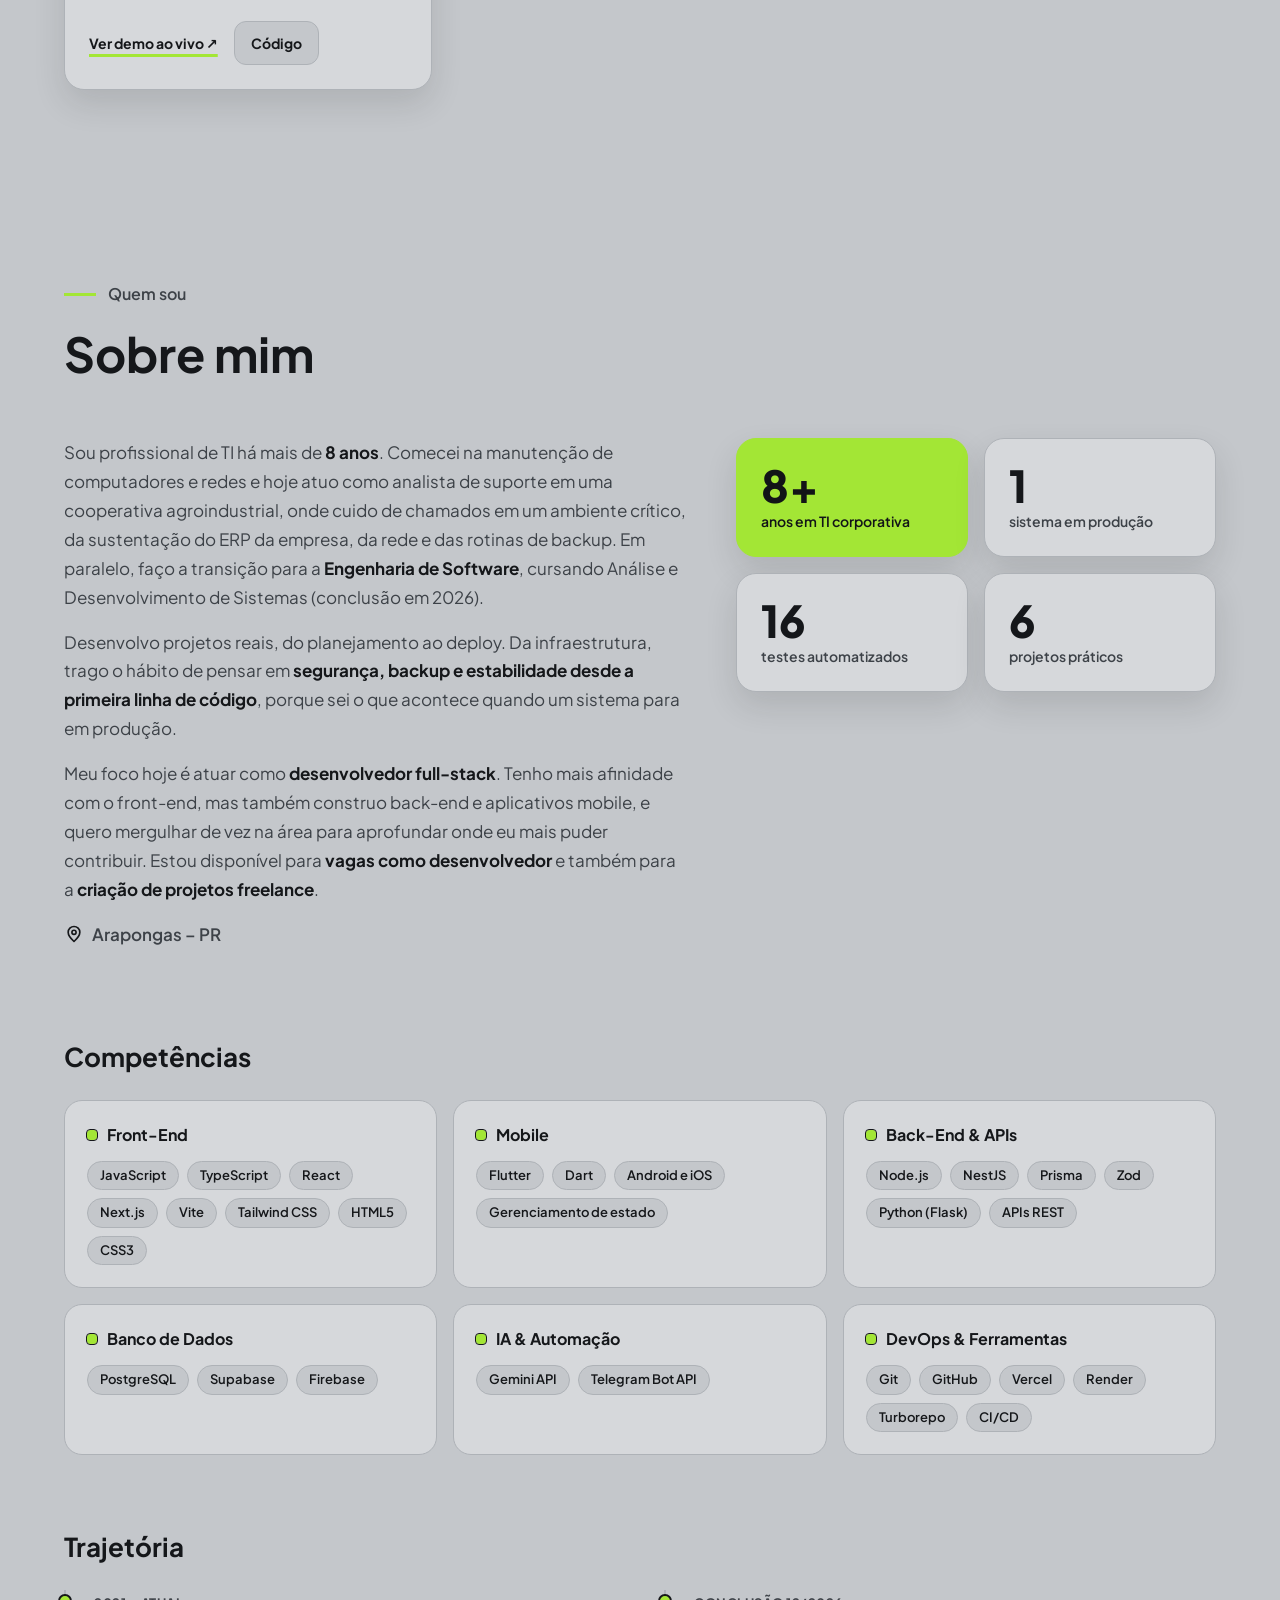
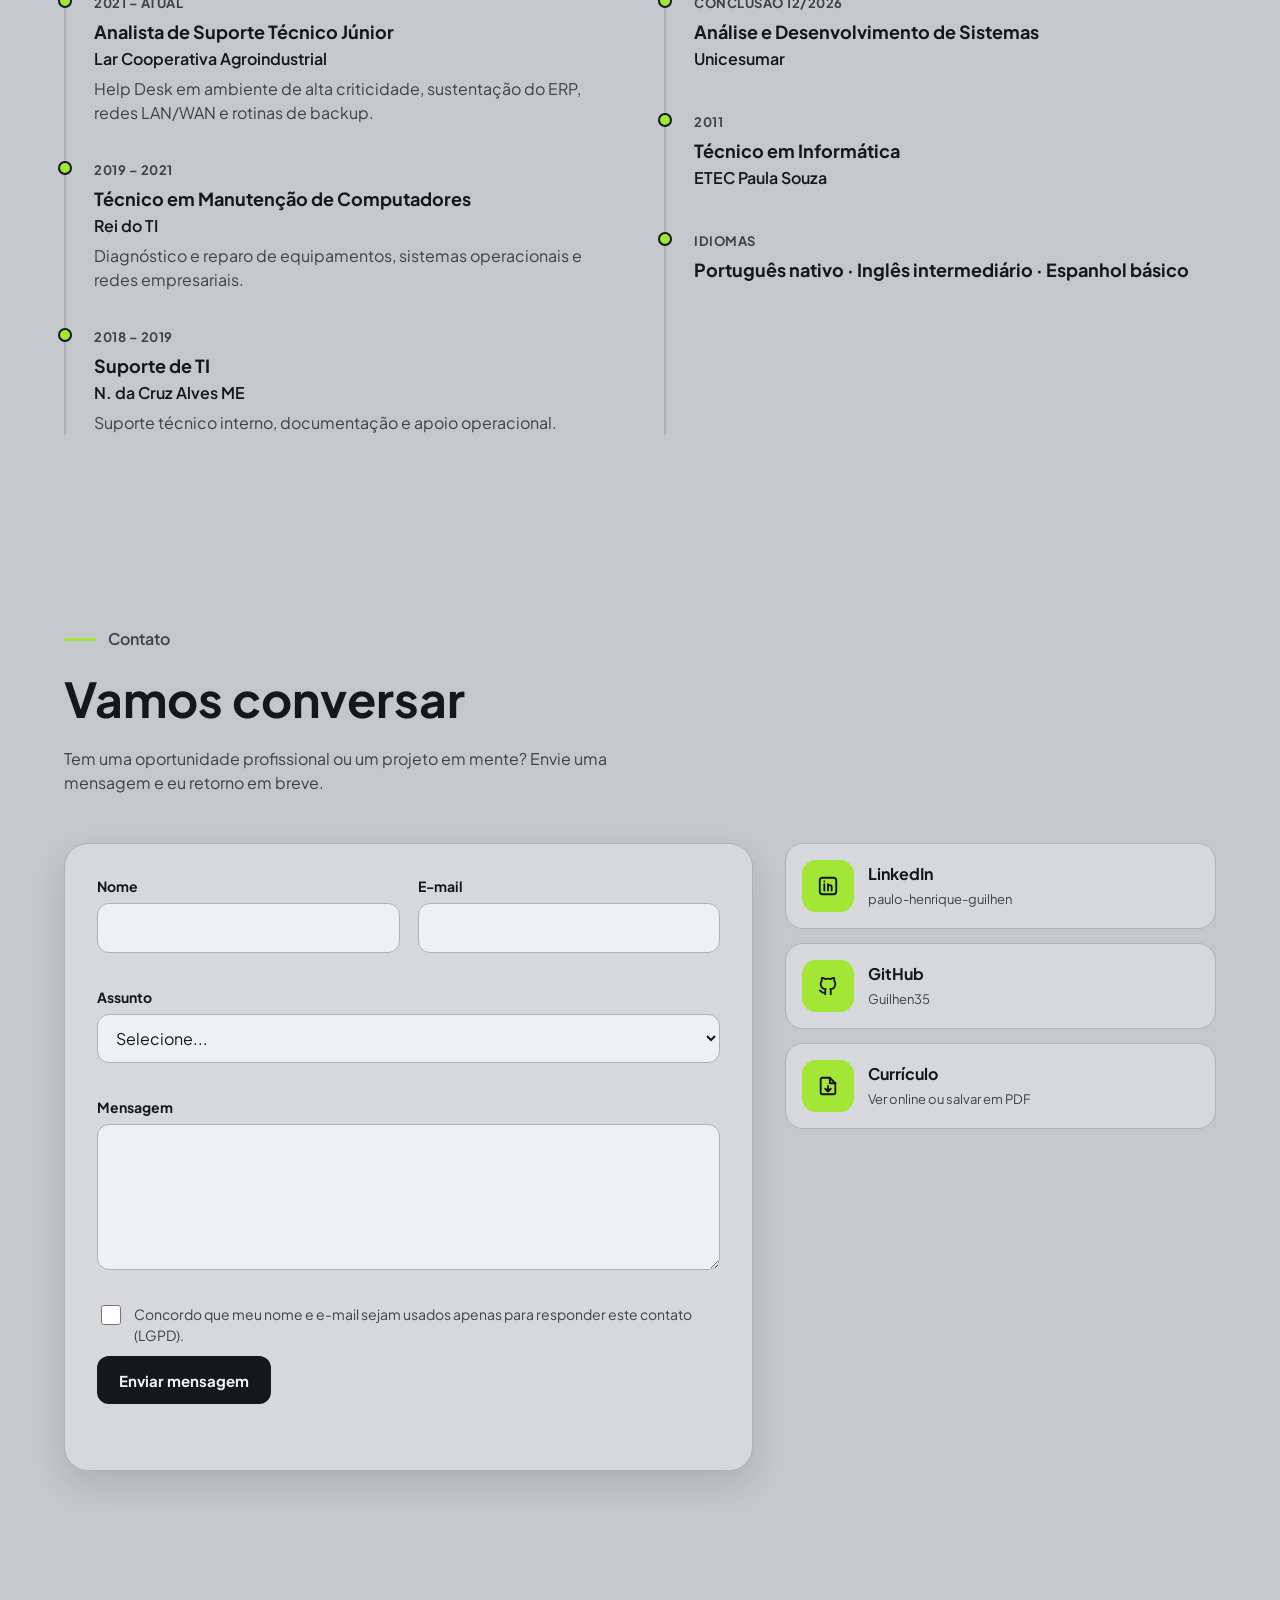
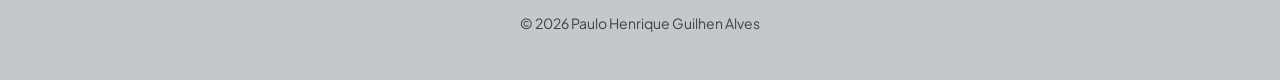
==== commit b864e1dc: "Novos textos de Projetos e Sobre mim" ====
--- a/index.html
+++ b/index.html
@@ -18,7 +18,7 @@
 
   <link rel="icon" href="/assets/img/favicon.svg" type="image/svg+xml">
   <link rel="preload" href="/assets/fonts/plus-jakarta-sans-latin-wght-normal.woff2" as="font" type="font/woff2" crossorigin>
-  <link rel="stylesheet" href="/assets/css/style.css?v=3">
+  <link rel="stylesheet" href="/assets/css/style.css?v=4">
   <script src="/assets/js/main.js?v=3" defer></script>
 </head>
 <body>
@@ -94,7 +94,11 @@
       <div class="secao__topo">
         <p class="secao__sobretitulo"><span aria-hidden="true"></span>Portfólio</p>
         <h2 id="projetos-titulo">Projetos</h2>
-        <p class="secao__intro">Sistemas reais para clientes reais, do banco de dados ao deploy, e projetos de estudo em web e mobile.</p>
+        <div class="secao__intro secao__intro--longa">
+          <p>Projetos completos, do planejamento ao deploy: interface, back-end, banco de dados, testes e publicação. Aqui você encontra sistemas desenvolvidos para clientes reais, um SaaS próprio com inteligência artificial e projetos de estudo em web e mobile.</p>
+          <p>Em cada card estão a fase do projeto e as tecnologias utilizadas, com acesso à demonstração ao vivo e ao código no GitHub.</p>
+          <p class="secao__nota">As demonstrações usam dados fictícios ou foram publicadas com autorização do cliente.</p>
+        </div>
       </div>
 
       <div class="filtros" role="group" aria-label="Filtrar projetos por fase" data-filtros hidden>
@@ -230,8 +234,9 @@
 
       <div class="sobre">
         <div class="sobre__texto">
-          <p>Sou profissional de TI há mais de <strong>8 anos</strong>, com experiência em suporte técnico, infraestrutura de redes e sistemas críticos em ambiente corporativo. Hoje estou em transição para a <strong>Engenharia de Software</strong>, cursando Análise e Desenvolvimento de Sistemas.</p>
-          <p>Desenvolvo projetos reais, do banco de dados ao deploy: tenho um sistema em produção para um cliente, um ERP em testes e um SaaS com IA em desenvolvimento. Trago da infraestrutura a disciplina de pensar em <strong>segurança e backup desde o início</strong>.</p>
+          <p>Sou profissional de TI há mais de <strong>8 anos</strong>. Comecei na manutenção de computadores e redes e hoje atuo como analista de suporte em uma cooperativa agroindustrial, onde cuido de chamados em um ambiente crítico, da sustentação do ERP da empresa, da rede e das rotinas de backup. Em paralelo, faço a transição para a <strong>Engenharia de Software</strong>, cursando Análise e Desenvolvimento de Sistemas (conclusão em 2026).</p>
+          <p>Desenvolvo projetos reais, do planejamento ao deploy. Da infraestrutura, trago o hábito de pensar em <strong>segurança, backup e estabilidade desde a primeira linha de código</strong>, porque sei o que acontece quando um sistema para em produção.</p>
+          <p>Meu foco hoje é atuar como <strong>desenvolvedor full-stack</strong>. Tenho mais afinidade com o front-end, mas também construo back-end e aplicativos mobile, e quero mergulhar de vez na área para aprofundar onde eu mais puder contribuir. Estou disponível para <strong>vagas como desenvolvedor</strong> e também para a <strong>criação de projetos freelance</strong>.</p>
           <p class="sobre__local">
             <svg viewBox="0 0 24 24" aria-hidden="true"><path d="M12 21s-7-6.2-7-11a7 7 0 0 1 14 0c0 4.8-7 11-7 11z"/><circle cx="12" cy="10" r="2.5"/></svg>
             Arapongas – PR
--- a/assets/css/style.css
+++ b/assets/css/style.css
@@ -186,6 +186,9 @@
 .secao__sobretitulo { display: flex; align-items: center; gap: 12px; margin: 0; font-weight: 600; color: var(--texto-suave); }
 .secao__sobretitulo span { width: 32px; height: 3px; background: var(--destaque); }
 .secao__intro { margin: 0; max-width: 560px; color: var(--texto-suave); }
+.secao__intro--longa { max-width: 720px; display: flex; flex-direction: column; gap: 10px; }
+.secao__intro--longa p { margin: 0; }
+.secao__nota { font-size: 14px; opacity: .85; padding-left: 12px; border-left: 3px solid var(--destaque); }
 
 /* ============ Projetos ============ */
 /* Filtro por fase (mesmas cores dos selos) */
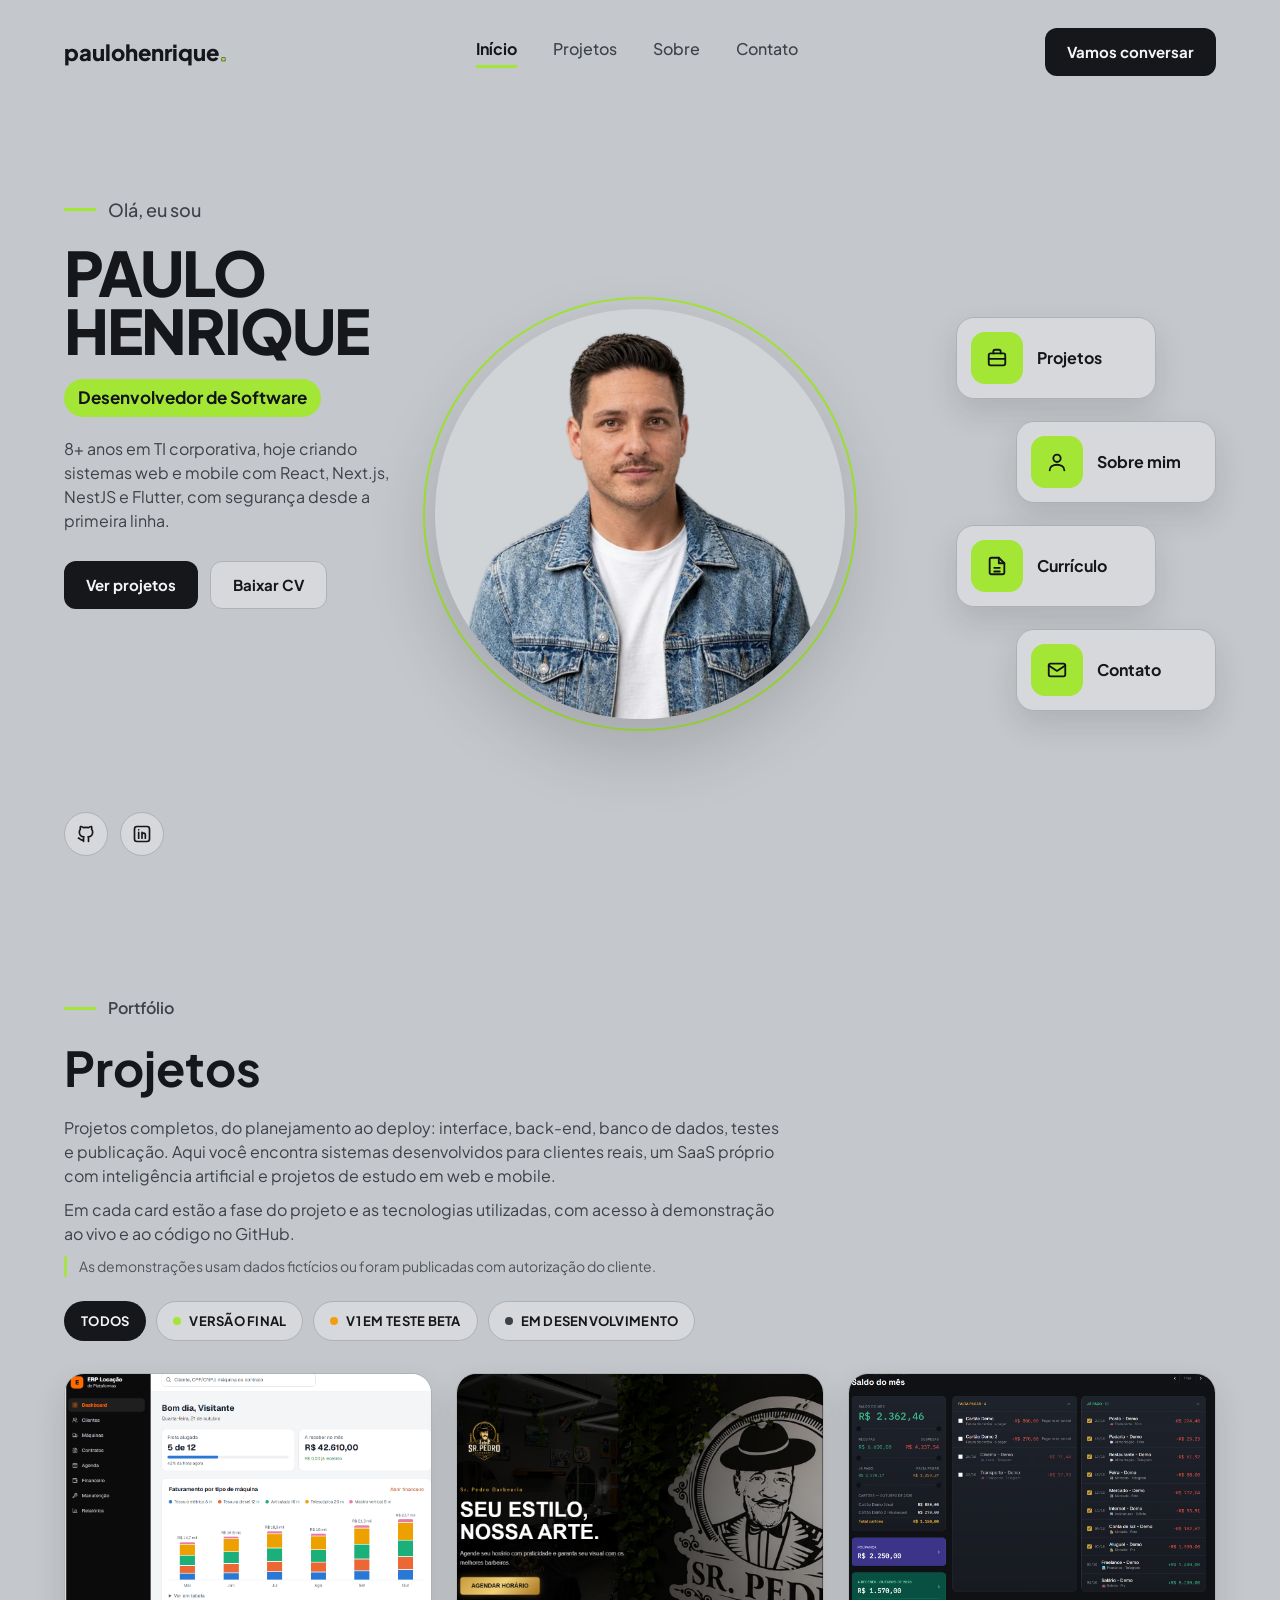
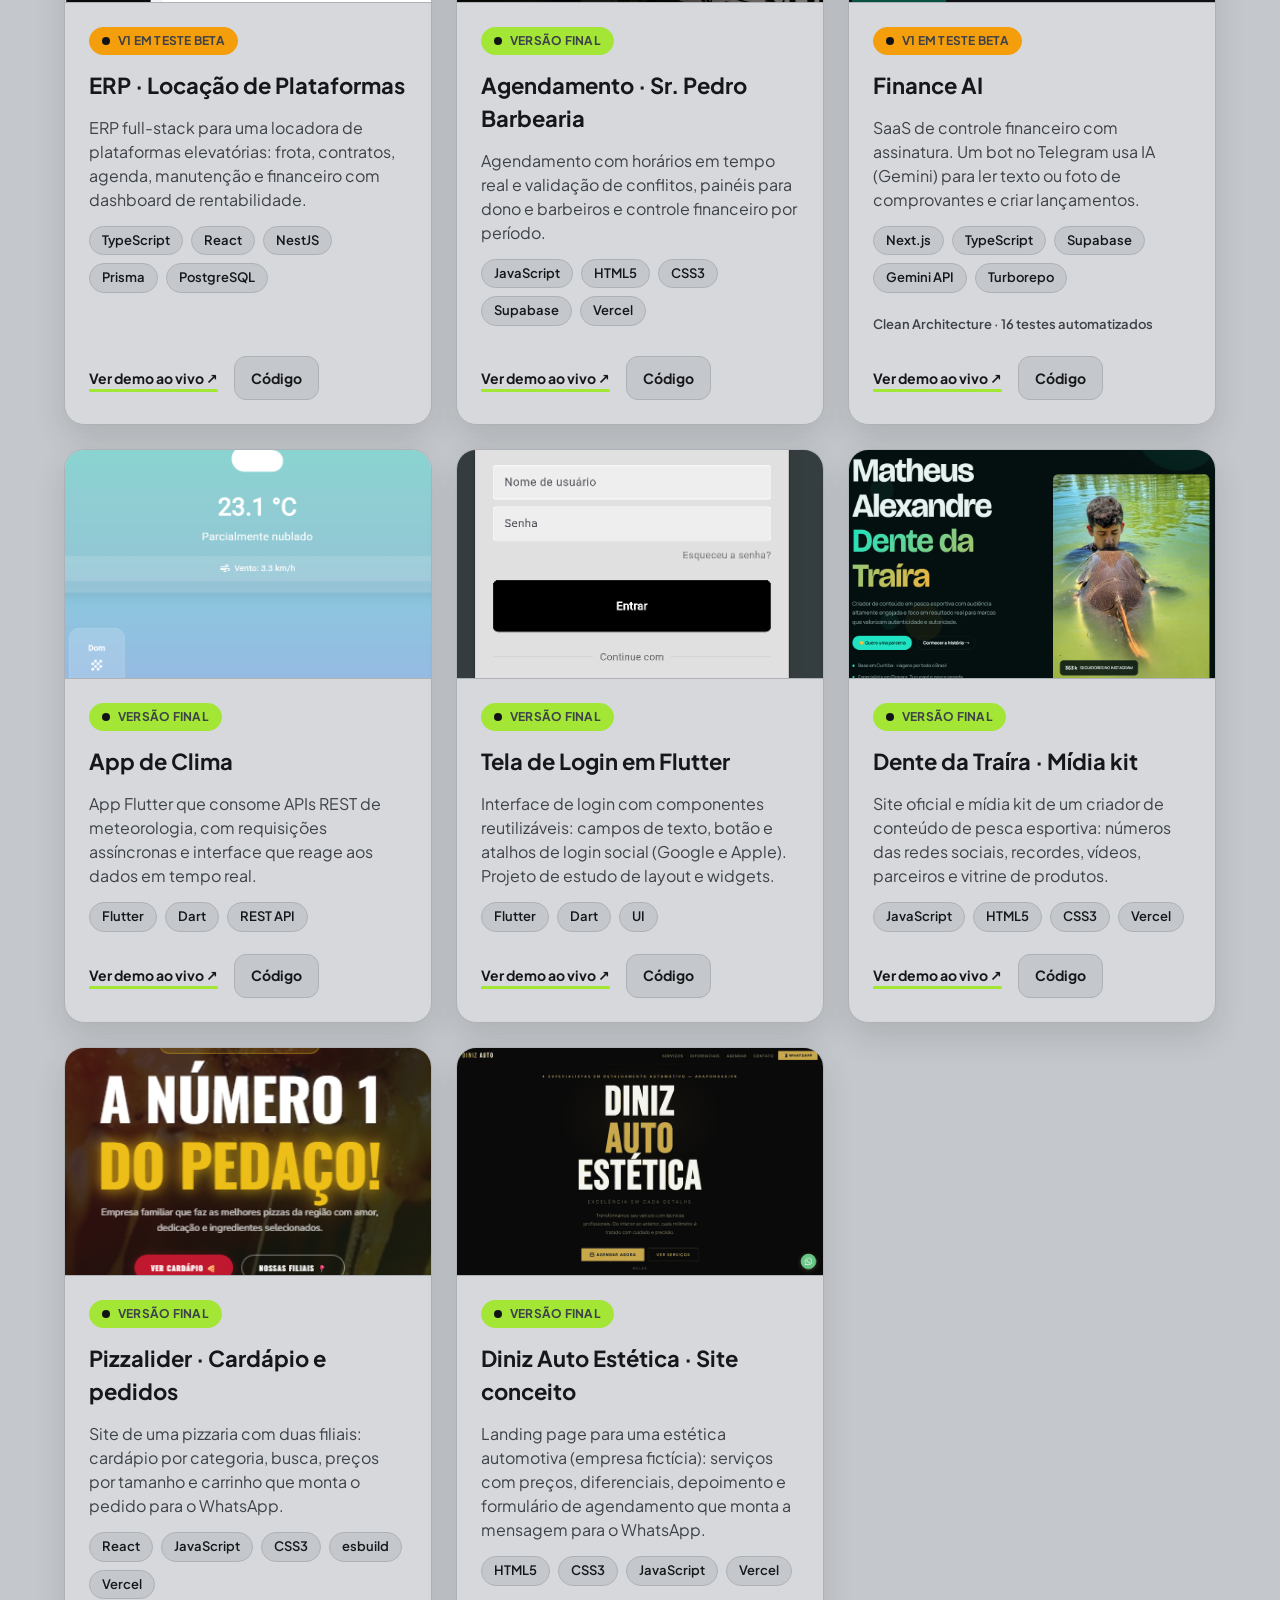
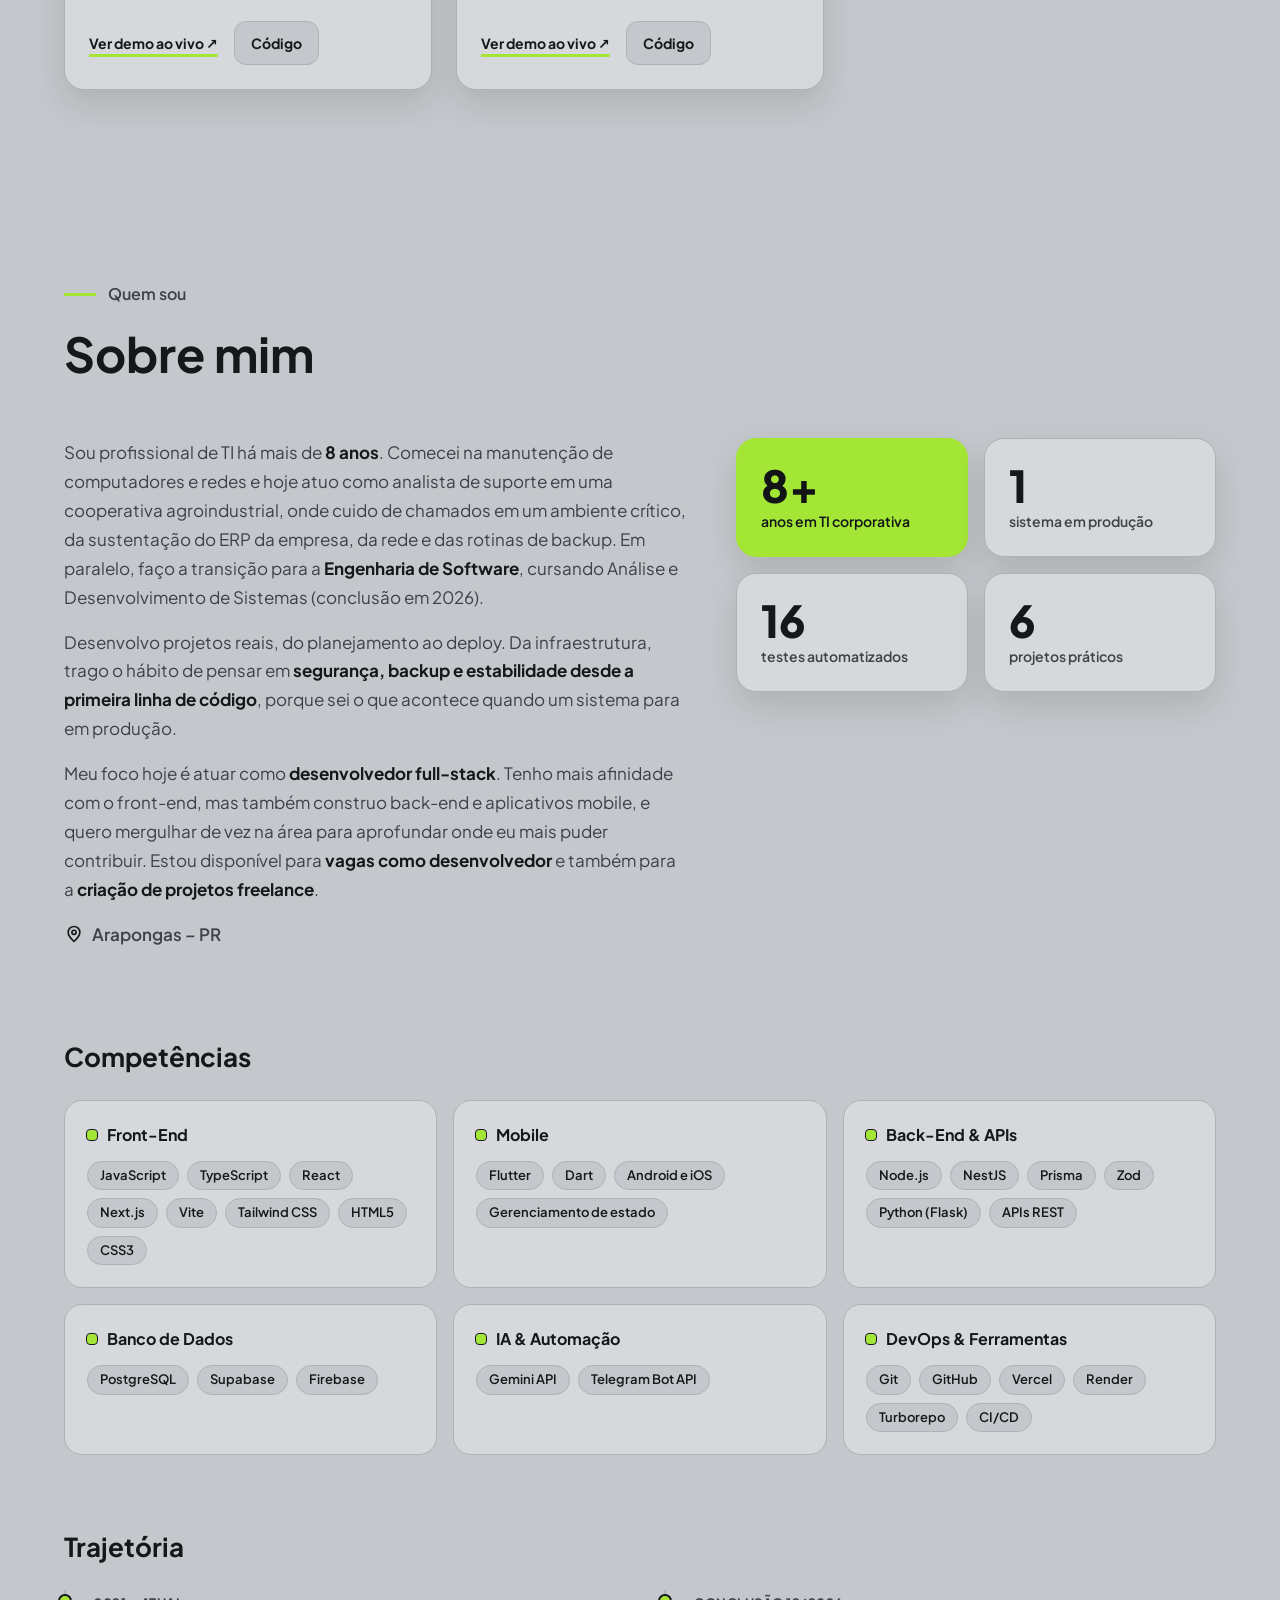
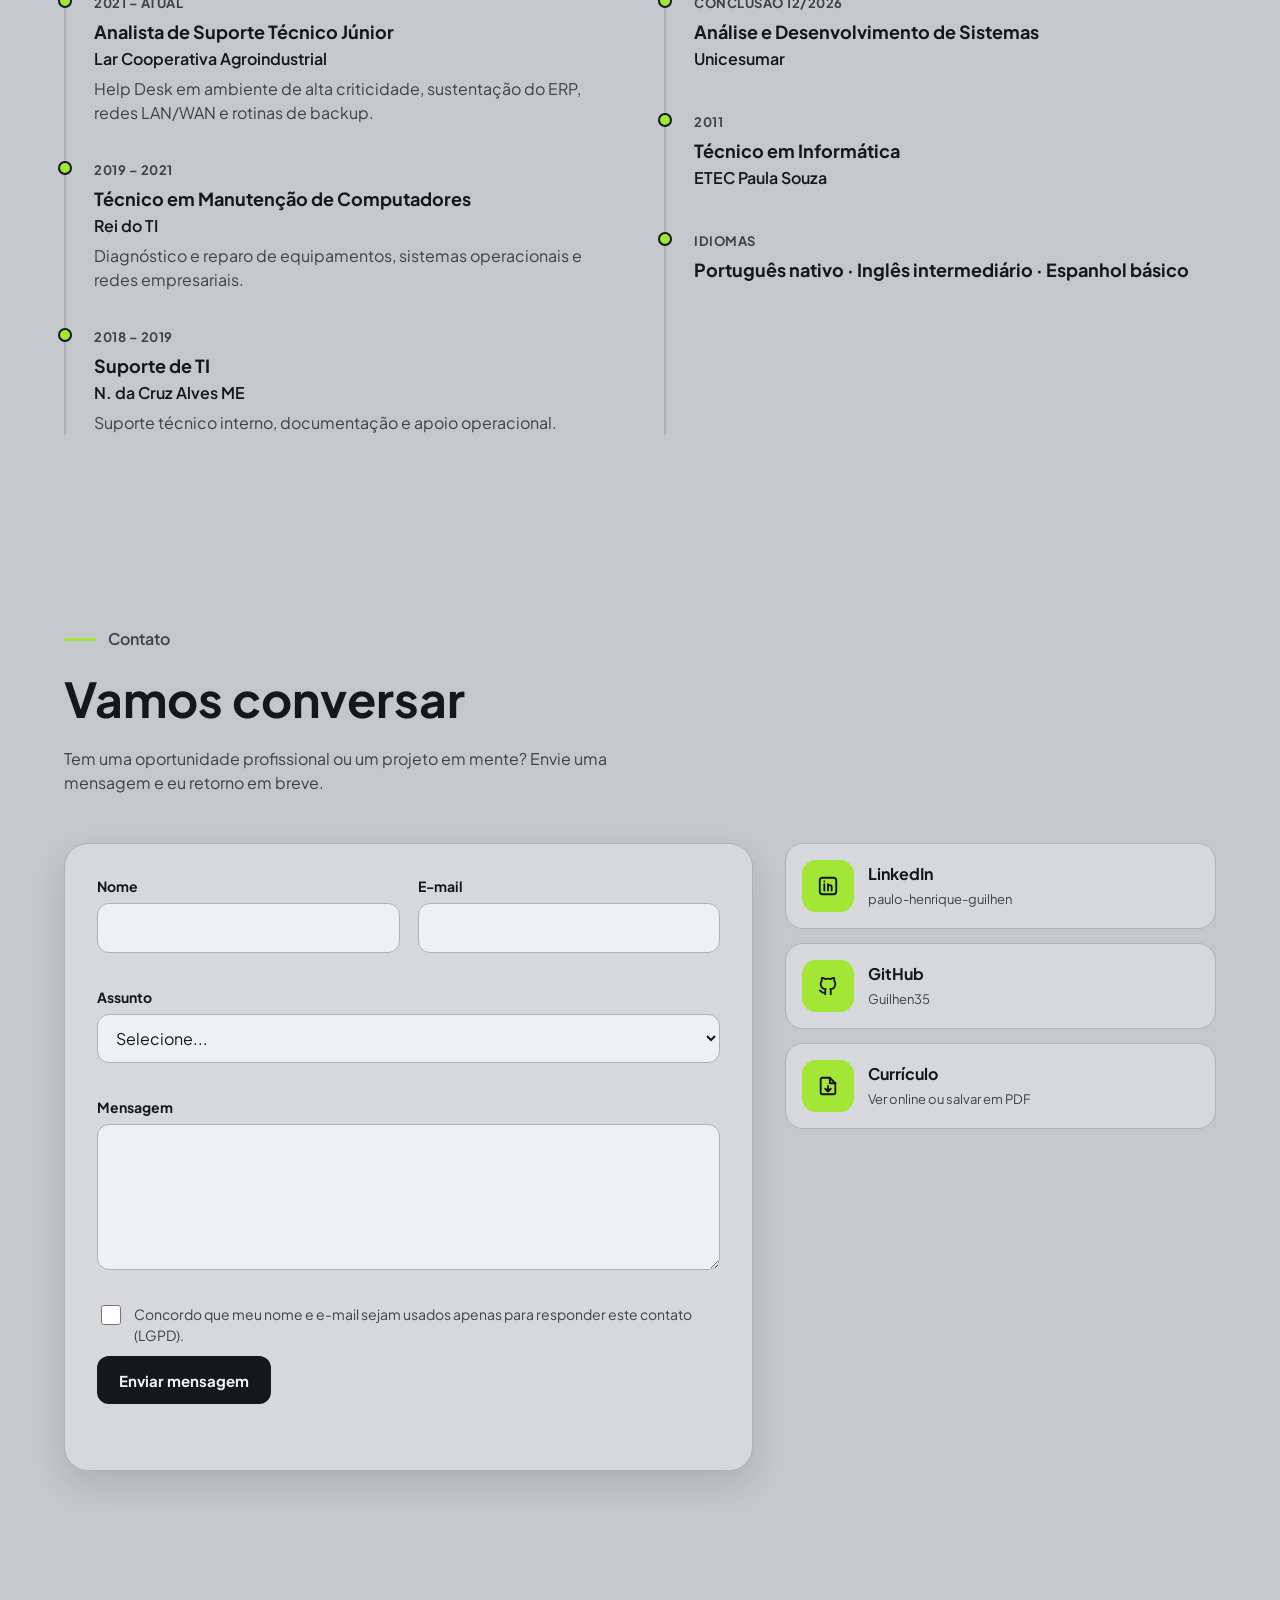
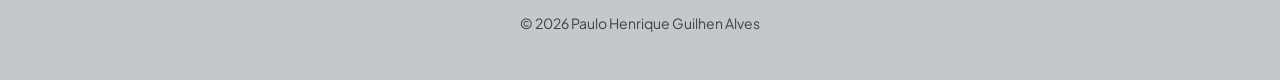
==== commit eb0f3154: "Projeto Diniz Auto Estética no portfólio" ====
--- a/index.html
+++ b/index.html
@@ -220,6 +220,21 @@
             <div class="projeto__links">
               <span class="projeto__cta" aria-hidden="true">Ver demo ao vivo ↗</span>
               <a class="projeto__codigo" href="https://github.com/Guilhen35/pizzalider-template" target="_blank" rel="noopener noreferrer">Código</a>
+            </div>
+          </div>
+        </article>
+        <article class="projeto" data-fase="final">
+          <img class="projeto__imagem" src="/assets/img/projetos/diniz-capa.png" alt="Página inicial do site da Diniz Auto Estética" width="800" height="500" loading="lazy">
+          <div class="projeto__corpo">
+            <p class="status status--final">Versão final</p>
+            <h3><a class="projeto__link" href="https://diniz-template.vercel.app" target="_blank" rel="noopener noreferrer">Diniz Auto Estética · Site conceito</a></h3>
+            <p>Landing page para uma estética automotiva (empresa fictícia): serviços com preços, diferenciais, depoimento e formulário de agendamento que monta a mensagem para o WhatsApp.</p>
+            <ul class="projeto__techs" aria-label="Tecnologias">
+              <li>HTML5</li><li>CSS3</li><li>JavaScript</li><li>Vercel</li>
+            </ul>
+            <div class="projeto__links">
+              <span class="projeto__cta" aria-hidden="true">Ver demo ao vivo ↗</span>
+              <a class="projeto__codigo" href="https://github.com/Guilhen35/diniz-template" target="_blank" rel="noopener noreferrer">Código</a>
             </div>
           </div>
         </article>
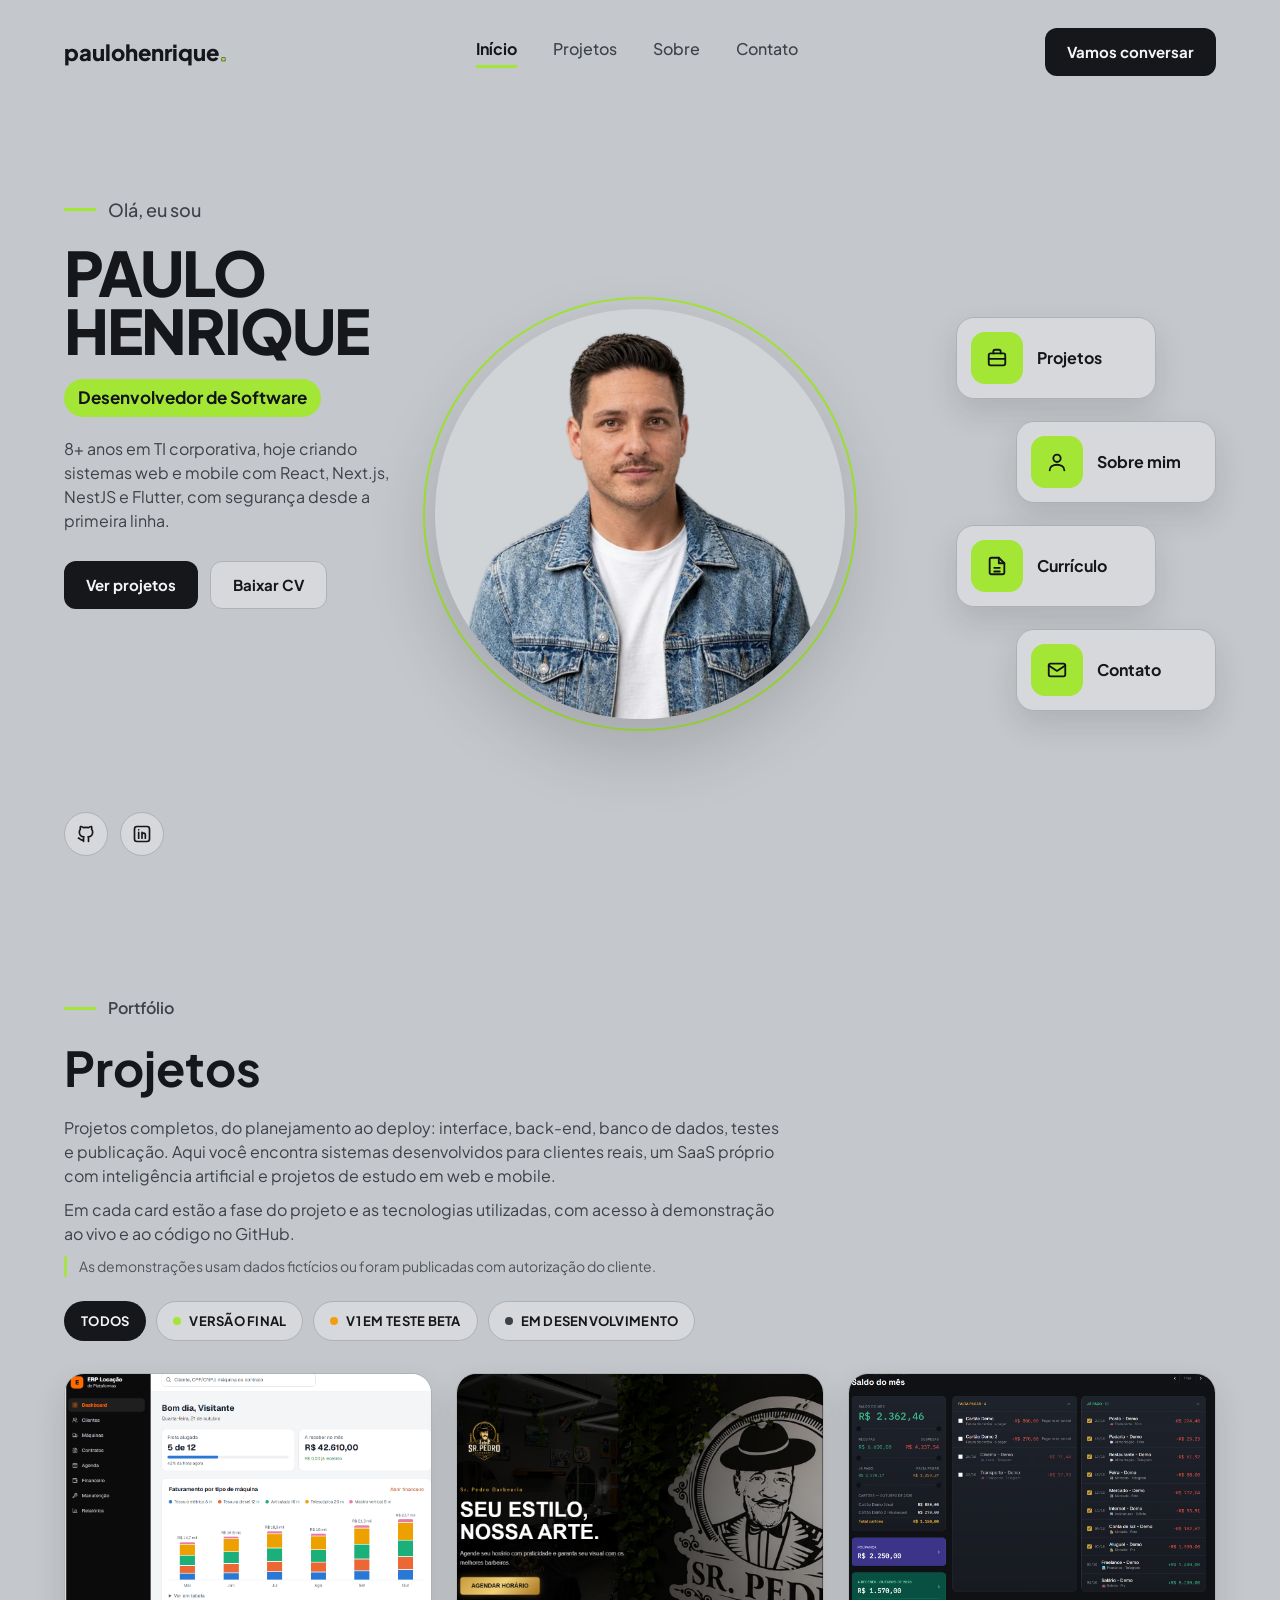
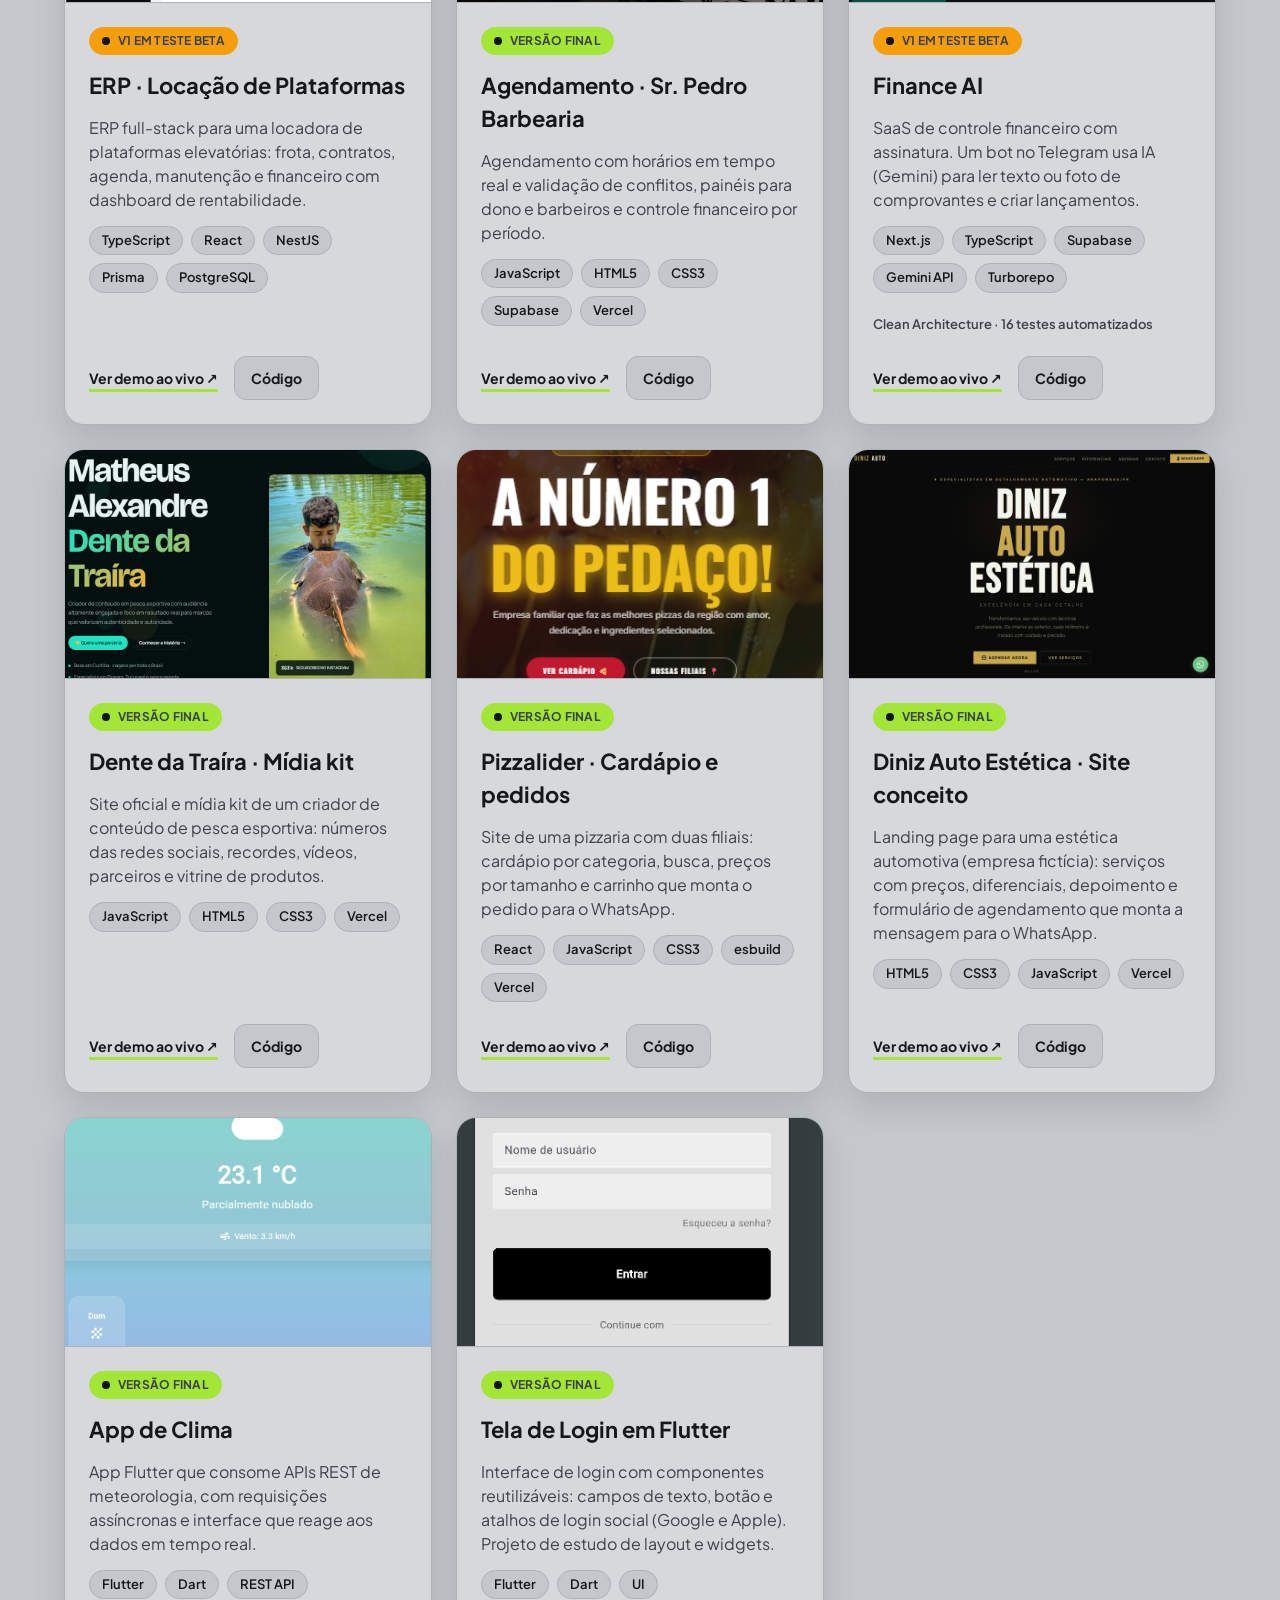
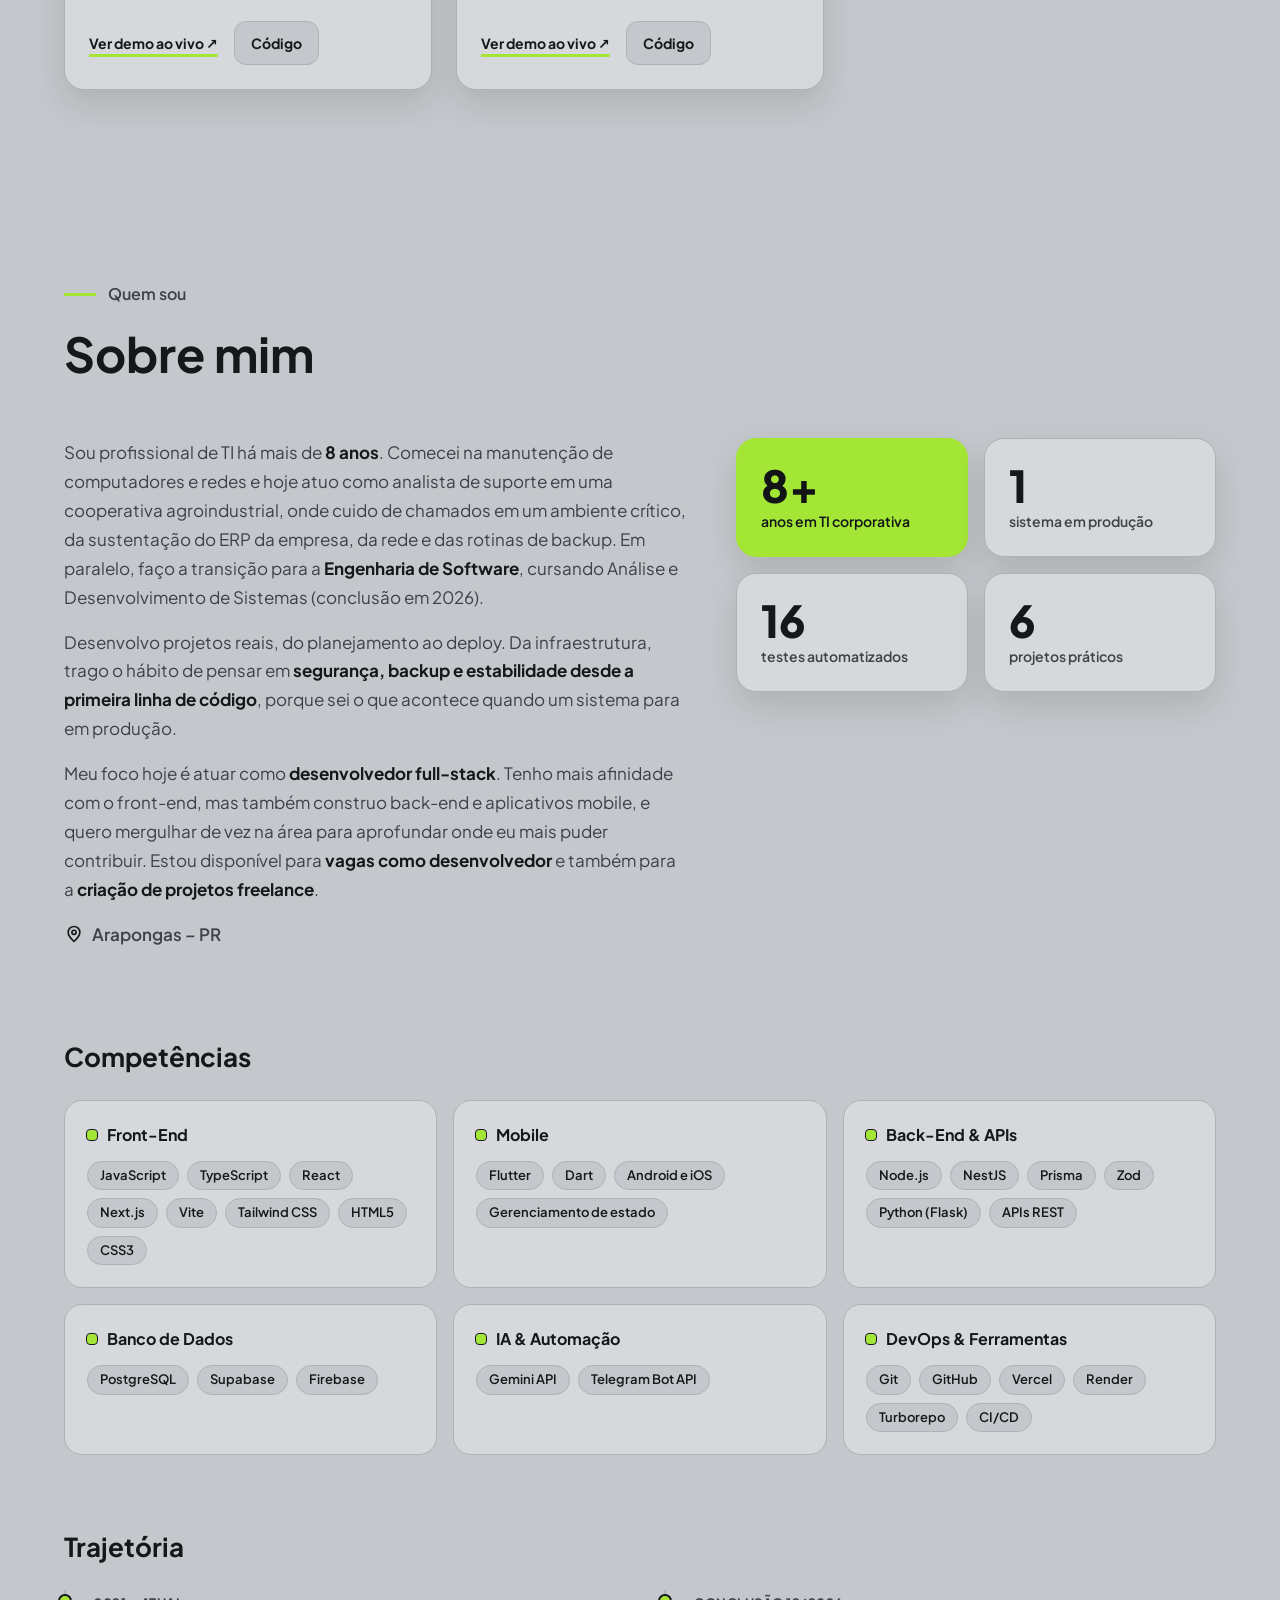
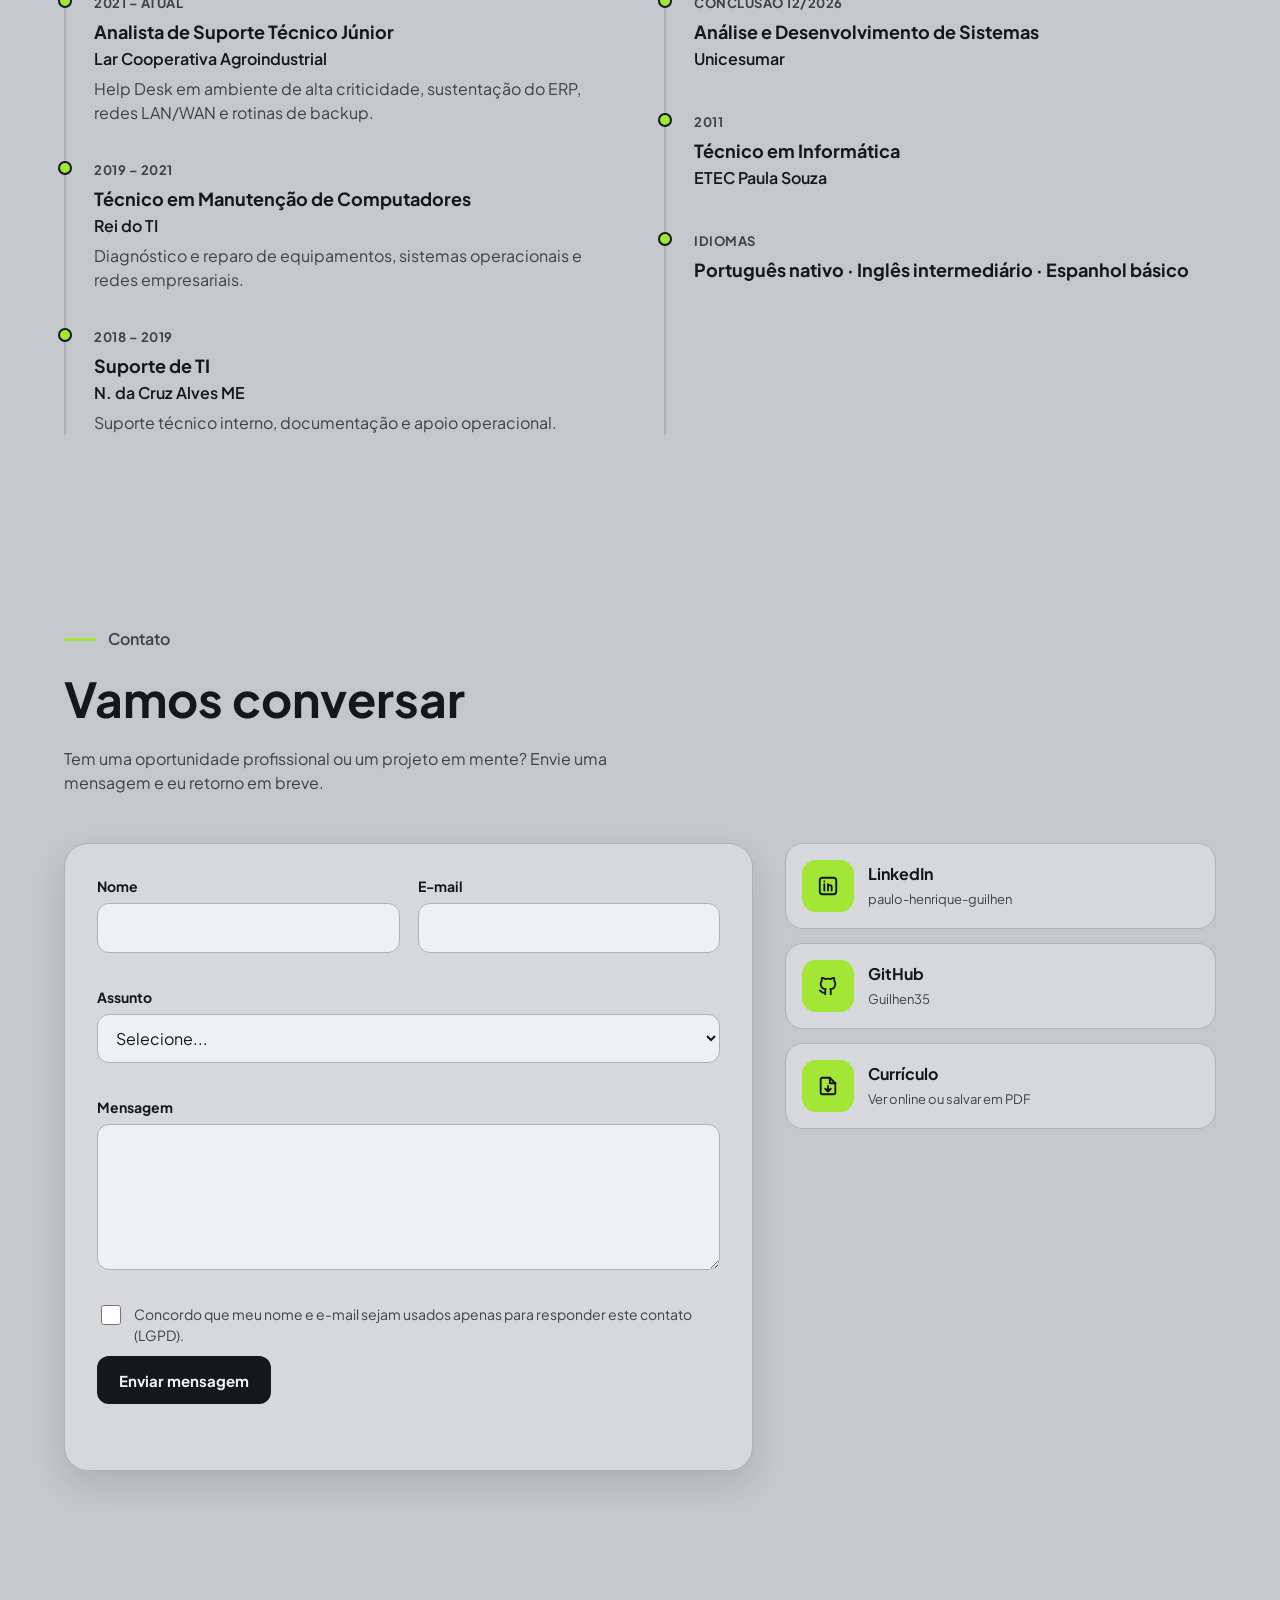
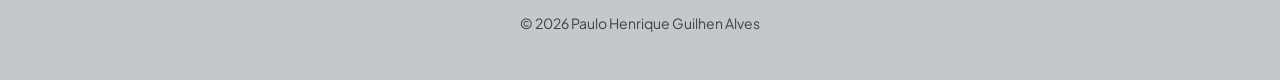
==== commit e4c550f6: "Reordena projetos: Clima e Login por último" ====
--- a/index.html
+++ b/index.html
@@ -160,6 +160,54 @@
           </div>
         </article>
 
+
+
+        <article class="projeto" data-fase="final">
+          <img class="projeto__imagem" src="/assets/img/projetos/dentedatraira-capa.png" alt="Página inicial do site Dente da Traíra" width="800" height="500" loading="lazy">
+          <div class="projeto__corpo">
+            <p class="status status--final">Versão final</p>
+            <h3><a class="projeto__link" href="https://dentedatraira-template.vercel.app" target="_blank" rel="noopener noreferrer">Dente da Traíra · Mídia kit</a></h3>
+            <p>Site oficial e mídia kit de um criador de conteúdo de pesca esportiva: números das redes sociais, recordes, vídeos, parceiros e vitrine de produtos.</p>
+            <ul class="projeto__techs" aria-label="Tecnologias">
+              <li>JavaScript</li><li>HTML5</li><li>CSS3</li><li>Vercel</li>
+            </ul>
+            <div class="projeto__links">
+              <span class="projeto__cta" aria-hidden="true">Ver demo ao vivo ↗</span>
+              <a class="projeto__codigo" href="https://github.com/Guilhen35/dentedatraira-template" target="_blank" rel="noopener noreferrer">Código</a>
+            </div>
+          </div>
+        </article>
+
+        <article class="projeto" data-fase="final">
+          <img class="projeto__imagem" src="/assets/img/projetos/pizzalider-capa.png" alt="Página inicial do site da Pizzalider" width="800" height="500" loading="lazy">
+          <div class="projeto__corpo">
+            <p class="status status--final">Versão final</p>
+            <h3><a class="projeto__link" href="https://pizzalider-template-psi.vercel.app" target="_blank" rel="noopener noreferrer">Pizzalider · Cardápio e pedidos</a></h3>
+            <p>Site de uma pizzaria com duas filiais: cardápio por categoria, busca, preços por tamanho e carrinho que monta o pedido para o WhatsApp.</p>
+            <ul class="projeto__techs" aria-label="Tecnologias">
+              <li>React</li><li>JavaScript</li><li>CSS3</li><li>esbuild</li><li>Vercel</li>
+            </ul>
+            <div class="projeto__links">
+              <span class="projeto__cta" aria-hidden="true">Ver demo ao vivo ↗</span>
+              <a class="projeto__codigo" href="https://github.com/Guilhen35/pizzalider-template" target="_blank" rel="noopener noreferrer">Código</a>
+            </div>
+          </div>
+        </article>
+        <article class="projeto" data-fase="final">
+          <img class="projeto__imagem" src="/assets/img/projetos/diniz-capa.png" alt="Página inicial do site da Diniz Auto Estética" width="800" height="500" loading="lazy">
+          <div class="projeto__corpo">
+            <p class="status status--final">Versão final</p>
+            <h3><a class="projeto__link" href="https://diniz-template.vercel.app" target="_blank" rel="noopener noreferrer">Diniz Auto Estética · Site conceito</a></h3>
+            <p>Landing page para uma estética automotiva (empresa fictícia): serviços com preços, diferenciais, depoimento e formulário de agendamento que monta a mensagem para o WhatsApp.</p>
+            <ul class="projeto__techs" aria-label="Tecnologias">
+              <li>HTML5</li><li>CSS3</li><li>JavaScript</li><li>Vercel</li>
+            </ul>
+            <div class="projeto__links">
+              <span class="projeto__cta" aria-hidden="true">Ver demo ao vivo ↗</span>
+              <a class="projeto__codigo" href="https://github.com/Guilhen35/diniz-template" target="_blank" rel="noopener noreferrer">Código</a>
+            </div>
+          </div>
+        </article>
         <article class="projeto" data-fase="final">
           <img class="projeto__imagem" src="/assets/img/projetos/clima-capa.png" alt="Tela do App de Clima com a previsão do tempo" width="800" height="500" loading="lazy">
           <div class="projeto__corpo">
@@ -175,7 +223,6 @@
             </div>
           </div>
         </article>
-
         <article class="projeto" data-fase="final">
           <img class="projeto__imagem" src="/assets/img/projetos/login-capa.png" alt="Tela de login feita em Flutter" width="800" height="500" loading="lazy">
           <div class="projeto__corpo">
@@ -188,53 +235,6 @@
             <div class="projeto__links">
               <span class="projeto__cta" aria-hidden="true">Ver demo ao vivo ↗</span>
               <a class="projeto__codigo" href="https://github.com/Guilhen35/login_page" target="_blank" rel="noopener noreferrer">Código</a>
-            </div>
-          </div>
-        </article>
-
-        <article class="projeto" data-fase="final">
-          <img class="projeto__imagem" src="/assets/img/projetos/dentedatraira-capa.png" alt="Página inicial do site Dente da Traíra" width="800" height="500" loading="lazy">
-          <div class="projeto__corpo">
-            <p class="status status--final">Versão final</p>
-            <h3><a class="projeto__link" href="https://dentedatraira-template.vercel.app" target="_blank" rel="noopener noreferrer">Dente da Traíra · Mídia kit</a></h3>
-            <p>Site oficial e mídia kit de um criador de conteúdo de pesca esportiva: números das redes sociais, recordes, vídeos, parceiros e vitrine de produtos.</p>
-            <ul class="projeto__techs" aria-label="Tecnologias">
-              <li>JavaScript</li><li>HTML5</li><li>CSS3</li><li>Vercel</li>
-            </ul>
-            <div class="projeto__links">
-              <span class="projeto__cta" aria-hidden="true">Ver demo ao vivo ↗</span>
-              <a class="projeto__codigo" href="https://github.com/Guilhen35/dentedatraira-template" target="_blank" rel="noopener noreferrer">Código</a>
-            </div>
-          </div>
-        </article>
-
-        <article class="projeto" data-fase="final">
-          <img class="projeto__imagem" src="/assets/img/projetos/pizzalider-capa.png" alt="Página inicial do site da Pizzalider" width="800" height="500" loading="lazy">
-          <div class="projeto__corpo">
-            <p class="status status--final">Versão final</p>
-            <h3><a class="projeto__link" href="https://pizzalider-template-psi.vercel.app" target="_blank" rel="noopener noreferrer">Pizzalider · Cardápio e pedidos</a></h3>
-            <p>Site de uma pizzaria com duas filiais: cardápio por categoria, busca, preços por tamanho e carrinho que monta o pedido para o WhatsApp.</p>
-            <ul class="projeto__techs" aria-label="Tecnologias">
-              <li>React</li><li>JavaScript</li><li>CSS3</li><li>esbuild</li><li>Vercel</li>
-            </ul>
-            <div class="projeto__links">
-              <span class="projeto__cta" aria-hidden="true">Ver demo ao vivo ↗</span>
-              <a class="projeto__codigo" href="https://github.com/Guilhen35/pizzalider-template" target="_blank" rel="noopener noreferrer">Código</a>
-            </div>
-          </div>
-        </article>
-        <article class="projeto" data-fase="final">
-          <img class="projeto__imagem" src="/assets/img/projetos/diniz-capa.png" alt="Página inicial do site da Diniz Auto Estética" width="800" height="500" loading="lazy">
-          <div class="projeto__corpo">
-            <p class="status status--final">Versão final</p>
-            <h3><a class="projeto__link" href="https://diniz-template.vercel.app" target="_blank" rel="noopener noreferrer">Diniz Auto Estética · Site conceito</a></h3>
-            <p>Landing page para uma estética automotiva (empresa fictícia): serviços com preços, diferenciais, depoimento e formulário de agendamento que monta a mensagem para o WhatsApp.</p>
-            <ul class="projeto__techs" aria-label="Tecnologias">
-              <li>HTML5</li><li>CSS3</li><li>JavaScript</li><li>Vercel</li>
-            </ul>
-            <div class="projeto__links">
-              <span class="projeto__cta" aria-hidden="true">Ver demo ao vivo ↗</span>
-              <a class="projeto__codigo" href="https://github.com/Guilhen35/diniz-template" target="_blank" rel="noopener noreferrer">Código</a>
             </div>
           </div>
         </article>
